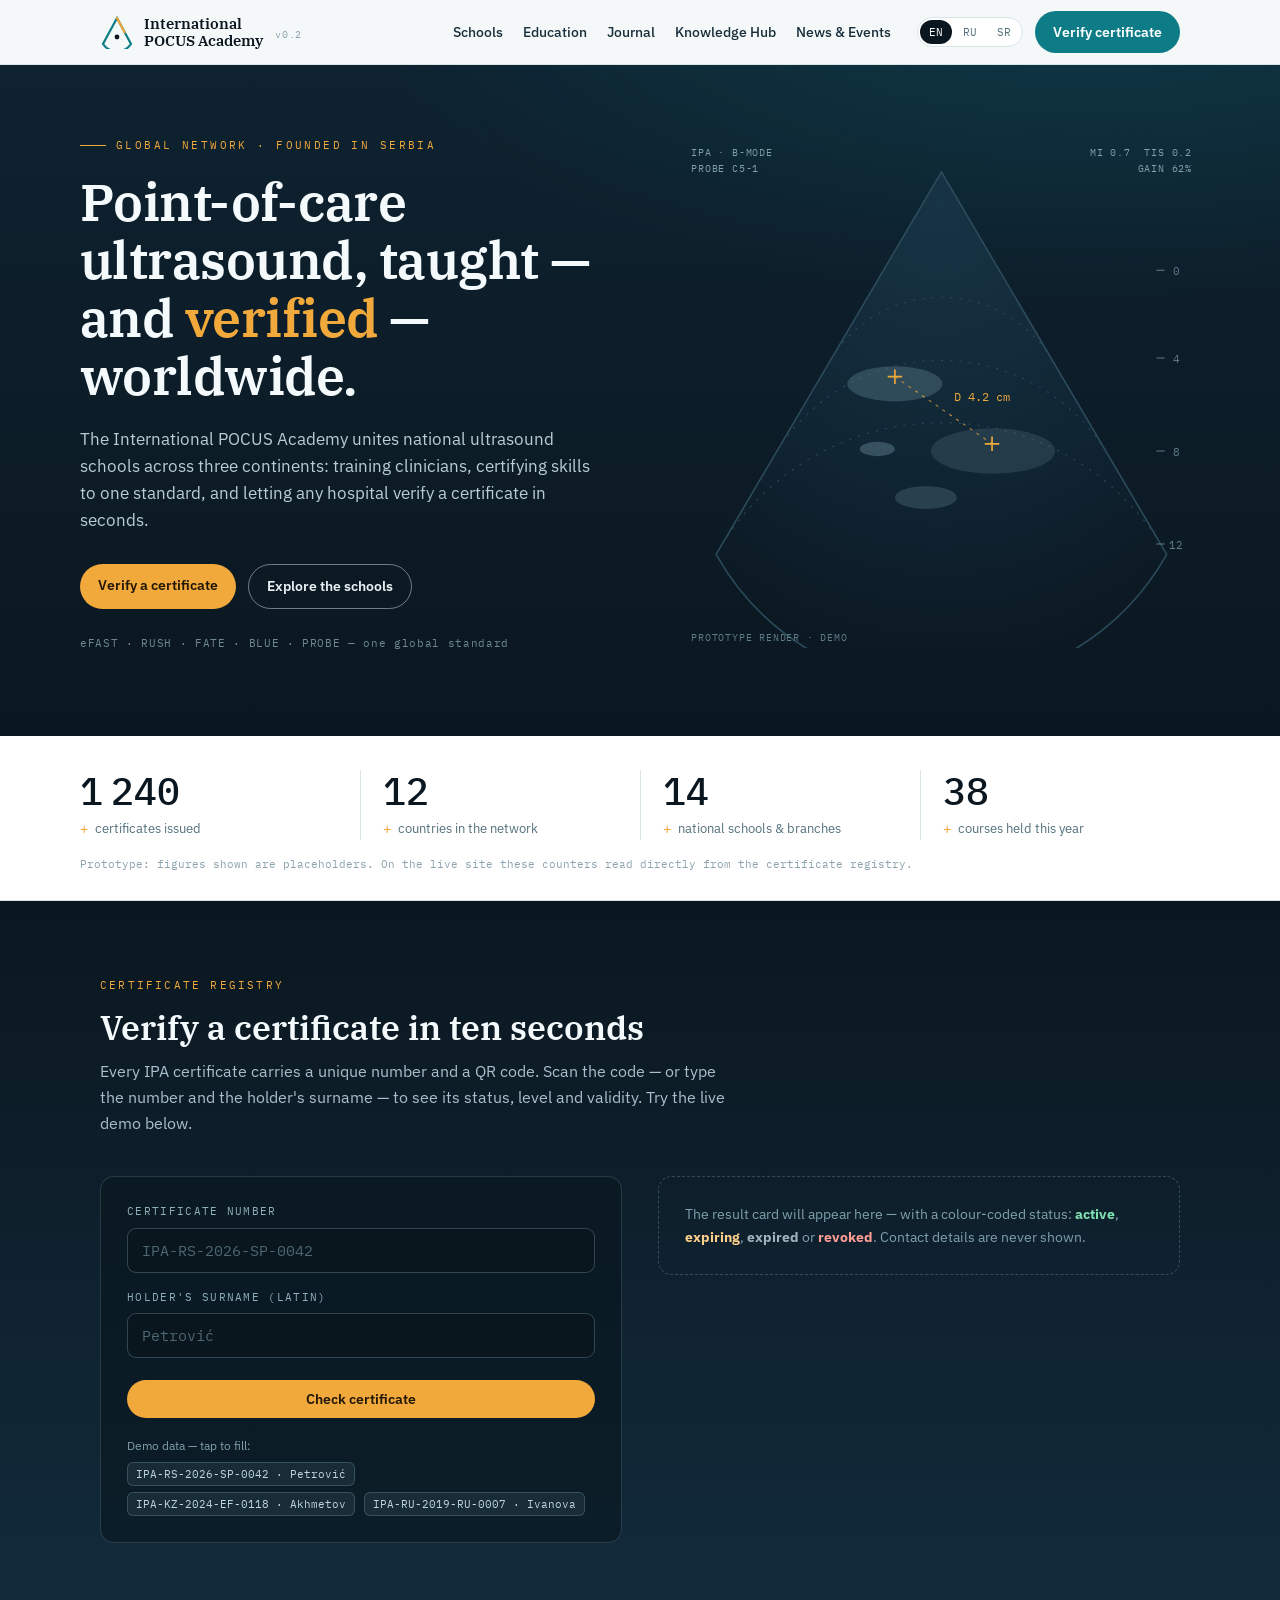
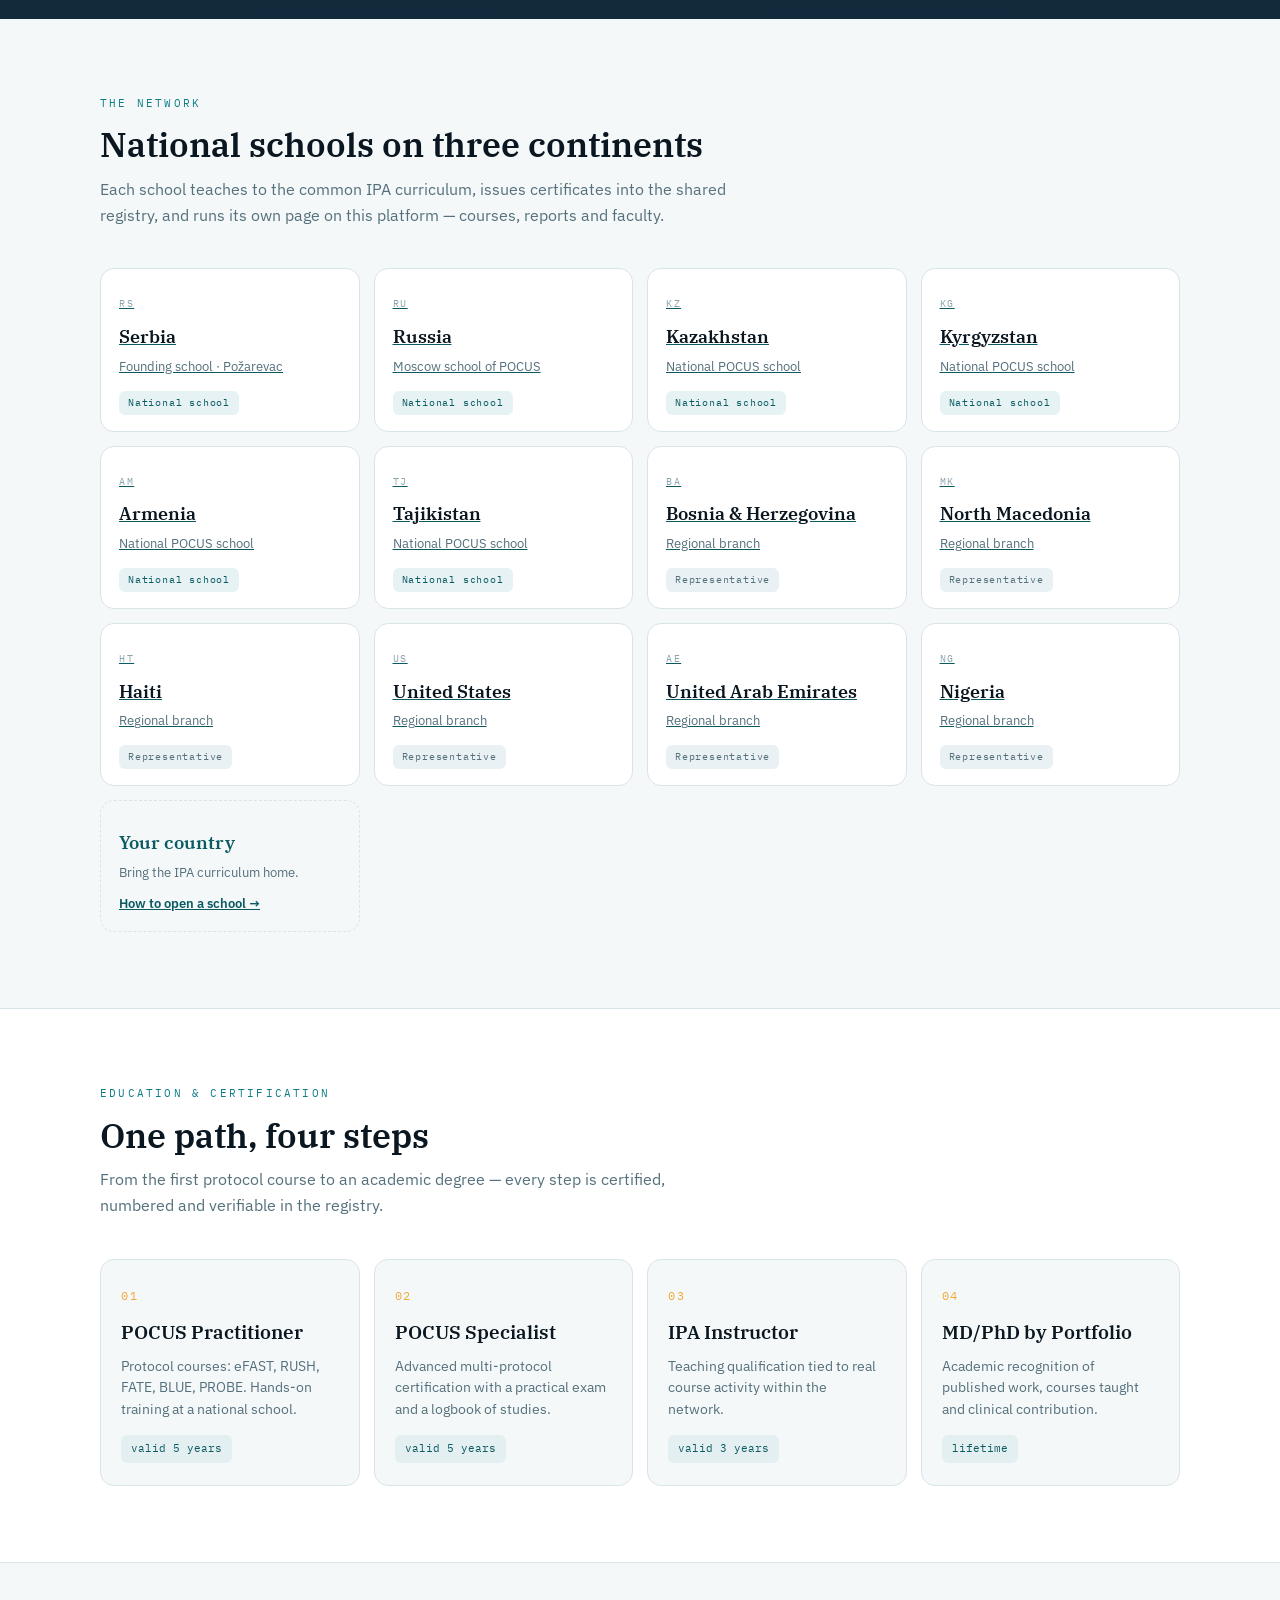
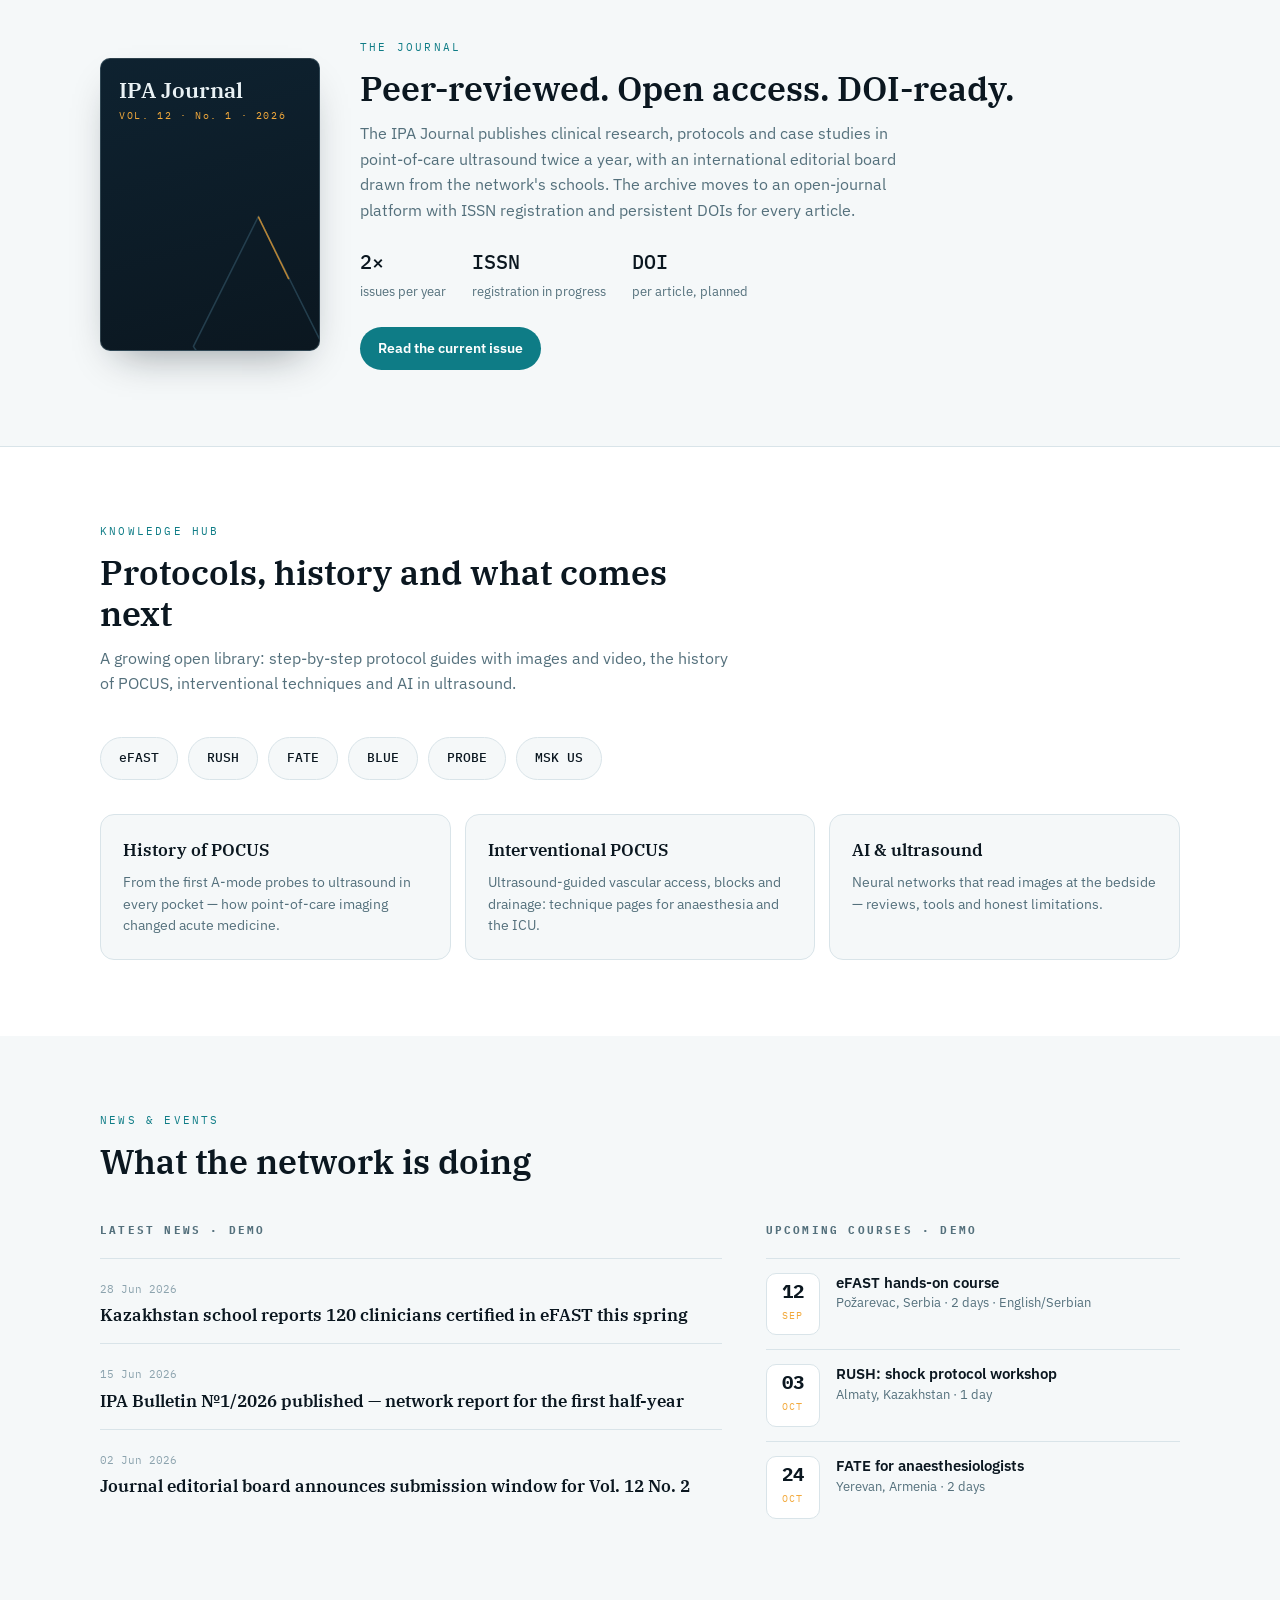
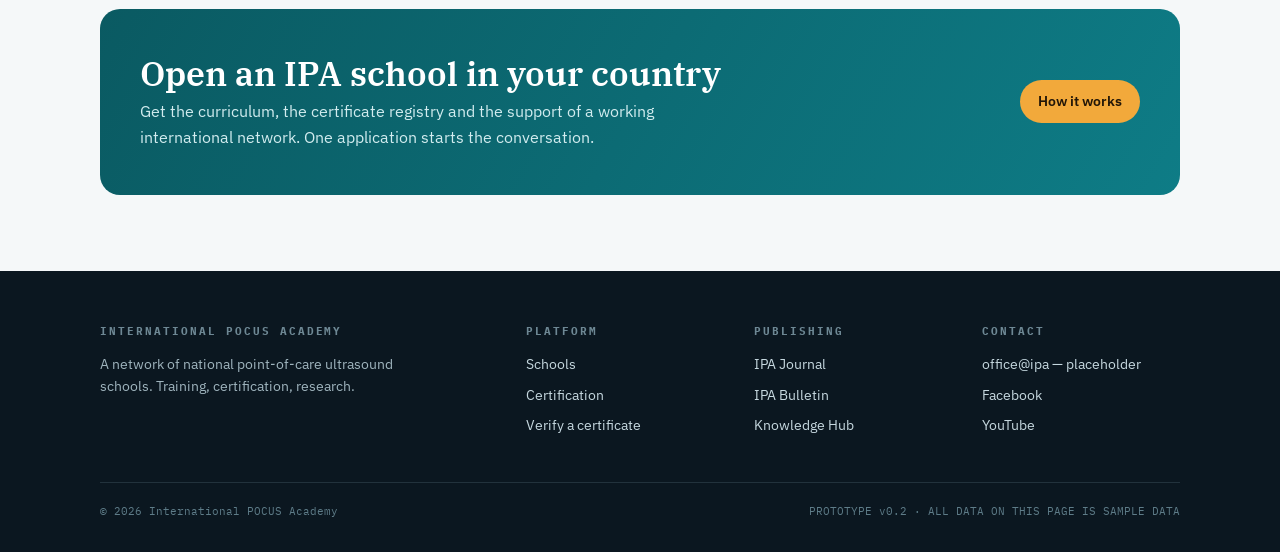
==== index.html @ 7b922832 "Add files via upload" ====
<!DOCTYPE html>
<html lang="en">
<head>
<meta charset="UTF-8">
<meta name="viewport" content="width=device-width, initial-scale=1.0">
<title>International POCUS Academy — Prototype v0.2</title>
<meta name="description" content="The global network of point-of-care ultrasound schools. Training, certification and instant certificate verification.">
<style>
@import url('https://fonts.googleapis.com/css2?family=IBM+Plex+Serif:wght@500;600;700&family=IBM+Plex+Sans:ital,wght@0,400;0,500;0,600;1,400&family=IBM+Plex+Mono:wght@400;500&display=swap');

:root{
  --ink:#0B1720;
  --panel:#0E2230;
  --panel-2:#122B3C;
  --paper:#F5F8F9;
  --card:#FFFFFF;
  --line:#D9E4E9;
  --echo:#E9F1F4;
  --teal:#0E7C86;
  --teal-deep:#0A5A62;
  --pulse:#F2A93B;
  --ok:#2E9E6B;
  --warn:#DE9A26;
  --bad:#C4453B;
  --gray:#8CA3AE;
  --text:#182E3A;
  --muted:#54707C;
  --radius:14px;
  --maxw:1120px;
}

*{margin:0;padding:0;box-sizing:border-box}
html{scroll-behavior:smooth}
@media (prefers-reduced-motion:reduce){
  html{scroll-behavior:auto}
  *,*::before,*::after{animation-duration:.01ms !important;animation-iteration-count:1 !important;transition-duration:.01ms !important}
}
body{
  font-family:'IBM Plex Sans',system-ui,-apple-system,sans-serif;
  color:var(--text);
  background:var(--paper);
  line-height:1.6;
  font-size:16px;
}
img,svg{display:block;max-width:100%}
a{color:var(--teal-deep)}
:focus-visible{outline:3px solid var(--pulse);outline-offset:2px;border-radius:4px}

.wrap{max-width:var(--maxw);margin:0 auto;padding:0 20px}
.mono{font-family:'IBM Plex Mono',ui-monospace,monospace}

/* ---------- header ---------- */
.top{
  position:sticky;top:0;z-index:50;
  background:rgba(245,248,249,.92);
  backdrop-filter:blur(8px);
  border-bottom:1px solid var(--line);
}
.top-in{display:flex;align-items:center;gap:18px;height:64px}
.brand{display:flex;align-items:center;gap:10px;text-decoration:none;color:var(--ink)}
.brand-mark{width:34px;height:34px;flex:0 0 auto}
.brand-name{font-family:'IBM Plex Serif',serif;font-weight:600;font-size:15px;line-height:1.15}
.brand-name small{display:block;font-family:'IBM Plex Mono',monospace;font-weight:400;font-size:10px;letter-spacing:.14em;color:var(--muted);text-transform:uppercase}
.ver{font-size:10px;color:var(--gray);letter-spacing:.08em;margin-left:2px;align-self:flex-start;padding-top:12px}

nav.main{margin-left:auto;display:flex;gap:20px}
nav.main a{color:var(--text);text-decoration:none;font-size:14px;font-weight:500}
nav.main a:hover{color:var(--teal-deep)}

.top-actions{display:flex;align-items:center;gap:12px;margin-left:8px}
.btn{
  display:inline-block;border:0;cursor:pointer;text-decoration:none;text-align:center;
  font-family:'IBM Plex Sans',sans-serif;font-weight:600;font-size:14px;
  padding:10px 18px;border-radius:999px;transition:background .15s,color .15s,border-color .15s;
}
.btn-teal{background:var(--teal);color:#fff}
.btn-teal:hover{background:var(--teal-deep)}
.btn-pulse{background:var(--pulse);color:#231708}
.btn-pulse:hover{background:#E39A28}
.btn-ghost{background:transparent;color:#E9F1F4;border:1px solid rgba(233,241,244,.45)}
.btn-ghost:hover{border-color:#E9F1F4}

.lang{display:flex;gap:2px;border:1px solid var(--line);border-radius:999px;padding:2px;background:#fff}
.lang button{border:0;background:transparent;font-family:'IBM Plex Mono',monospace;font-size:11px;padding:5px 9px;border-radius:999px;color:var(--muted);cursor:pointer}
.lang button[aria-pressed="true"]{background:var(--ink);color:#fff}

.burger{display:none;margin-left:auto;border:1px solid var(--line);background:#fff;border-radius:8px;padding:8px 10px;cursor:pointer}
.burger span{display:block;width:18px;height:2px;background:var(--ink);margin:3px 0}

/* ---------- hero ---------- */
.hero{
  background:
    radial-gradient(1200px 500px at 85% -10%, rgba(14,124,134,.25), transparent 60%),
    linear-gradient(180deg, var(--panel) 0%, var(--ink) 100%);
  color:#EAF2F5;
  overflow:hidden;
  position:relative;
}
.hero-in{
  display:grid;grid-template-columns:1.05fr .95fr;gap:32px;align-items:center;
  padding:72px 0 84px;position:relative;
}
.eyebrow{
  font-family:'IBM Plex Mono',monospace;font-size:11px;letter-spacing:.22em;text-transform:uppercase;
  color:var(--pulse);margin-bottom:18px;display:flex;align-items:center;gap:10px;
}
.eyebrow::before{content:"";width:26px;height:1px;background:var(--pulse)}
h1{
  font-family:'IBM Plex Serif',serif;font-weight:600;
  font-size:clamp(30px,4.6vw,52px);line-height:1.12;letter-spacing:-.01em;
  margin-bottom:20px;color:#F4FAFC;
}
h1 em{font-style:normal;color:var(--pulse)}
.hero p.lead{font-size:17px;color:#B9CDD6;max-width:52ch;margin-bottom:30px}
.hero-cta{display:flex;gap:12px;flex-wrap:wrap}
.hero-note{margin-top:26px;font-family:'IBM Plex Mono',monospace;font-size:11px;color:#6E8894;letter-spacing:.06em}

/* --- ultrasound sector --- */
.scan{position:relative;aspect-ratio:1/0.98;min-height:300px}
.scan svg{width:100%;height:100%}
.sweep-group{transform-origin:250px 30px;animation:sweep 7s ease-in-out infinite alternate}
@keyframes sweep{from{transform:rotate(-30deg)}to{transform:rotate(30deg)}}
.scan .hud{
  position:absolute;font-family:'IBM Plex Mono',monospace;font-size:10px;color:#7FA0AC;letter-spacing:.08em;
}
.hud.tl{top:4px;left:8px}
.hud.tr{top:4px;right:8px;text-align:right}
.hud.bl{bottom:2px;left:8px;color:#5E7C88}

/* ---------- readouts ---------- */
.readouts{border-bottom:1px solid var(--line);background:var(--card)}
.readouts-in{display:grid;grid-template-columns:repeat(4,1fr);gap:0;padding:34px 0 26px}
.ro{padding:0 22px;border-left:1px solid var(--line)}
.ro:first-child{border-left:0;padding-left:0}
.ro b{font-family:'IBM Plex Mono',monospace;font-weight:500;font-size:clamp(26px,3.4vw,38px);color:var(--ink);display:block;line-height:1.1}
.ro span{font-size:13px;color:var(--muted);display:flex;align-items:center;gap:7px;margin-top:6px}
.ro span::before{content:"+";font-family:'IBM Plex Mono',monospace;color:var(--pulse);font-size:14px}
.ro-note{grid-column:1/-1;font-size:11px;color:var(--gray);padding-top:16px}

/* ---------- sections ---------- */
section{padding:76px 0}
.sec-head{max-width:640px;margin-bottom:40px}
.kicker{font-family:'IBM Plex Mono',monospace;font-size:11px;letter-spacing:.2em;text-transform:uppercase;color:var(--teal);margin-bottom:12px}
h2{font-family:'IBM Plex Serif',serif;font-weight:600;font-size:clamp(24px,3.2vw,34px);line-height:1.2;color:var(--ink);margin-bottom:12px}
.sec-head p{color:var(--muted)}

/* ---------- verify ---------- */
#verify{background:linear-gradient(180deg,var(--ink),var(--panel-2));color:#E5EFF3}
#verify .kicker{color:var(--pulse)}
#verify h2{color:#F4FAFC}
#verify .sec-head p{color:#A9C0CA}
.verify-grid{display:grid;grid-template-columns:1fr 1fr;gap:36px;align-items:start}
.vform{
  background:rgba(9,20,28,.55);border:1px solid rgba(127,160,172,.25);border-radius:var(--radius);
  padding:26px;
}
.vform label{display:block;font-family:'IBM Plex Mono',monospace;font-size:11px;letter-spacing:.12em;text-transform:uppercase;color:#8FB0BC;margin:16px 0 7px}
.vform label:first-of-type{margin-top:0}
.vform input{
  width:100%;background:#0A161E;border:1px solid rgba(127,160,172,.35);border-radius:9px;
  color:#EAF4F8;font-family:'IBM Plex Mono',monospace;font-size:15px;padding:12px 14px;
}
.vform input::placeholder{color:#4E6873}
.vform input:focus{border-color:var(--teal);outline:none}
.vform .btn{width:100%;margin-top:22px}
.demo-chips{margin-top:18px;font-size:12px;color:#7FA0AC}
.demo-chips button{
  font-family:'IBM Plex Mono',monospace;font-size:11px;color:#BFD6DE;background:rgba(127,160,172,.12);
  border:1px solid rgba(127,160,172,.3);border-radius:6px;padding:4px 8px;margin:6px 6px 0 0;cursor:pointer;
}
.demo-chips button:hover{border-color:var(--pulse);color:var(--pulse)}

.vresult{min-height:280px}
.vcard{
  background:#0A161E;border:1px solid rgba(127,160,172,.3);border-radius:var(--radius);
  padding:26px;display:none;
}
.vcard.show{display:block;animation:pop .25s ease}
@keyframes pop{from{opacity:0;transform:translateY(8px)}to{opacity:1;transform:none}}
.badge{display:inline-flex;align-items:center;gap:9px;font-family:'IBM Plex Mono',monospace;font-size:12px;letter-spacing:.1em;text-transform:uppercase;padding:7px 14px;border-radius:999px;border:1px solid}
.badge i{width:9px;height:9px;border-radius:50%;display:inline-block}
.badge.ok{color:#7FE0B0;border-color:#2E9E6B}.badge.ok i{background:#2E9E6B;box-shadow:0 0 10px #2E9E6B}
.badge.warn{color:#FFD08A;border-color:#DE9A26}.badge.warn i{background:#DE9A26;box-shadow:0 0 10px #DE9A26}
.badge.off{color:#9FB4BD;border-color:#5E7C88}.badge.off i{background:#5E7C88}
.badge.bad{color:#FF9C93;border-color:#C4453B}.badge.bad i{background:#C4453B;box-shadow:0 0 10px #C4453B}
.vcard h3{font-family:'IBM Plex Serif',serif;font-size:24px;color:#F4FAFC;margin:18px 0 4px}
.vcard .vtype{color:#A9C0CA;font-size:14px;margin-bottom:18px}
.vrows{border-top:1px solid rgba(127,160,172,.22)}
.vrow{display:flex;justify-content:space-between;gap:14px;padding:10px 0;border-bottom:1px solid rgba(127,160,172,.14);font-size:13px}
.vrow b{font-weight:500;color:#D7E6EC}
.vrow span{color:#8FB0BC;font-family:'IBM Plex Mono',monospace;font-size:12px;text-align:right}
.vempty{
  border:1px dashed rgba(127,160,172,.35);border-radius:var(--radius);padding:26px;color:#7FA0AC;font-size:14px;
}
.vfail{display:none;border:1px solid rgba(196,69,59,.5);background:rgba(196,69,59,.08);border-radius:var(--radius);padding:22px;color:#F1B7B1;font-size:14px}
.vfail.show{display:block;animation:pop .25s ease}

/* ---------- network ---------- */
.grid-schools{display:grid;grid-template-columns:repeat(4,1fr);gap:14px}
.school{
  background:var(--card);border:1px solid var(--line);border-radius:var(--radius);padding:20px 18px 16px;
  transition:border-color .15s, transform .15s;
}
.school:hover{border-color:var(--teal);transform:translateY(-2px)}
.school .cc{font-family:'IBM Plex Mono',monospace;font-size:10px;letter-spacing:.16em;color:var(--gray)}
.school h3{font-family:'IBM Plex Serif',serif;font-size:18px;color:var(--ink);margin:8px 0 4px;font-weight:600}
.school p{font-size:12.5px;color:var(--muted);margin-bottom:12px}
.tag{display:inline-block;font-family:'IBM Plex Mono',monospace;font-size:10px;letter-spacing:.08em;padding:4px 9px;border-radius:6px}
.tag.nat{background:rgba(14,124,134,.1);color:var(--teal-deep)}
.tag.rep{background:var(--echo);color:var(--muted)}
.school.join{border-style:dashed;background:transparent;display:flex;flex-direction:column;justify-content:center}
.school.join h3{color:var(--teal-deep)}
.school.join a{font-size:13px;font-weight:600}

/* ---------- ladder ---------- */
#education{background:var(--card);border-top:1px solid var(--line);border-bottom:1px solid var(--line)}
.ladder{display:grid;grid-template-columns:repeat(4,1fr);gap:14px;counter-reset:step}
.step{position:relative;background:var(--paper);border:1px solid var(--line);border-radius:var(--radius);padding:22px 20px}
.step::before{
  counter-increment:step;content:"0" counter(step);
  font-family:'IBM Plex Mono',monospace;font-size:12px;color:var(--pulse);letter-spacing:.14em;
}
.step h3{font-family:'IBM Plex Serif',serif;font-size:19px;color:var(--ink);margin:10px 0 8px;font-weight:600}
.step p{font-size:13.5px;color:var(--muted);margin-bottom:14px}
.validity{font-family:'IBM Plex Mono',monospace;font-size:11px;color:var(--teal-deep);background:rgba(14,124,134,.08);padding:5px 10px;border-radius:6px;display:inline-block}

/* ---------- journal ---------- */
.journal-grid{display:grid;grid-template-columns:220px 1fr;gap:40px;align-items:center}
.cover{
  aspect-ratio:3/4;border-radius:10px;position:relative;overflow:hidden;
  background:linear-gradient(165deg,var(--panel) 0%,var(--ink) 100%);
  border:1px solid rgba(127,160,172,.3);box-shadow:0 18px 40px -18px rgba(11,23,32,.45);
  padding:18px;display:flex;flex-direction:column;color:#EAF2F5;
}
.cover .jt{font-family:'IBM Plex Serif',serif;font-size:22px;font-weight:600;line-height:1.15}
.cover .jm{font-family:'IBM Plex Mono',monospace;font-size:10px;color:var(--pulse);letter-spacing:.16em;margin-top:6px}
.cover svg{position:absolute;bottom:-12px;right:-16px;width:70%;opacity:.75}
.jfacts{display:flex;gap:26px;flex-wrap:wrap;margin-top:22px}
.jfact b{font-family:'IBM Plex Mono',monospace;font-size:20px;font-weight:500;color:var(--ink);display:block}
.jfact span{font-size:12.5px;color:var(--muted)}

/* ---------- knowledge ---------- */
#knowledge{background:var(--card);border-top:1px solid var(--line)}
.protocols{display:flex;gap:10px;flex-wrap:wrap;margin-bottom:34px}
.proto{
  font-family:'IBM Plex Mono',monospace;font-size:13px;font-weight:500;color:var(--ink);
  background:var(--paper);border:1px solid var(--line);border-radius:999px;padding:10px 18px;text-decoration:none;
}
.proto:hover{border-color:var(--pulse);color:var(--teal-deep)}
.topics{display:grid;grid-template-columns:repeat(3,1fr);gap:14px}
.topic{background:var(--paper);border:1px solid var(--line);border-radius:var(--radius);padding:22px}
.topic h3{font-family:'IBM Plex Serif',serif;font-size:17px;font-weight:600;color:var(--ink);margin-bottom:8px}
.topic p{font-size:13.5px;color:var(--muted)}

/* ---------- news ---------- */
.ne-grid{display:grid;grid-template-columns:1.2fr .8fr;gap:44px}
.ne h3{font-family:'IBM Plex Mono',monospace;font-size:11px;letter-spacing:.2em;text-transform:uppercase;color:var(--muted);margin-bottom:18px}
.news-item{padding:16px 0;border-top:1px solid var(--line)}
.news-item time{font-family:'IBM Plex Mono',monospace;font-size:11px;color:var(--gray)}
.news-item a{display:block;font-family:'IBM Plex Serif',serif;font-size:17px;font-weight:600;color:var(--ink);text-decoration:none;margin-top:4px;line-height:1.35}
.news-item a:hover{color:var(--teal-deep)}
.ev{display:flex;gap:16px;padding:14px 0;border-top:1px solid var(--line)}
.ev .d{flex:0 0 54px;text-align:center;background:var(--card);border:1px solid var(--line);border-radius:10px;padding:8px 4px}
.ev .d b{font-family:'IBM Plex Mono',monospace;font-size:19px;color:var(--ink);display:block;line-height:1}
.ev .d span{font-family:'IBM Plex Mono',monospace;font-size:10px;color:var(--pulse);text-transform:uppercase;letter-spacing:.1em}
.ev h4{font-size:14.5px;font-weight:600;color:var(--ink);line-height:1.35}
.ev p{font-size:12.5px;color:var(--muted)}

/* ---------- cta band ---------- */
.band{background:linear-gradient(120deg,var(--teal-deep),var(--teal));color:#fff;border-radius:20px;padding:44px 40px;display:flex;align-items:center;gap:30px;justify-content:space-between;flex-wrap:wrap}
.band h2{color:#fff;margin-bottom:6px}
.band p{color:#D2ECEF;max-width:52ch}

/* ---------- footer ---------- */
footer{background:var(--ink);color:#9FB4BD;padding:52px 0 32px;font-size:13.5px}
.foot-grid{display:grid;grid-template-columns:2fr 1fr 1fr 1fr;gap:30px;margin-bottom:36px}
footer h4{font-family:'IBM Plex Mono',monospace;font-size:11px;letter-spacing:.18em;text-transform:uppercase;color:#6E8894;margin-bottom:14px}
footer a{color:#C6D8DF;text-decoration:none;display:block;margin-bottom:9px}
footer a:hover{color:var(--pulse)}
.foot-note{border-top:1px solid rgba(127,160,172,.2);padding-top:20px;font-family:'IBM Plex Mono',monospace;font-size:11px;color:#5E7C88;display:flex;justify-content:space-between;gap:14px;flex-wrap:wrap}

/* ---------- responsive ---------- */
@media (max-width:960px){
  nav.main{display:none;position:absolute;top:64px;left:0;right:0;background:var(--card);border-bottom:1px solid var(--line);flex-direction:column;gap:0;padding:10px 20px}
  nav.main.open{display:flex}
  nav.main a{padding:12px 0;border-bottom:1px solid var(--echo)}
  .burger{display:block}
  .hero-in{grid-template-columns:1fr;padding:52px 0 60px}
  .scan{max-width:440px;margin:0 auto;min-height:260px}
  .readouts-in{grid-template-columns:1fr 1fr;gap:22px}
  .ro{border-left:0;padding:0}
  .verify-grid,.journal-grid,.ne-grid{grid-template-columns:1fr}
  .grid-schools{grid-template-columns:1fr 1fr}
  .ladder{grid-template-columns:1fr 1fr}
  .topics{grid-template-columns:1fr}
  .foot-grid{grid-template-columns:1fr 1fr}
  .journal-grid .cover{max-width:220px}
}
@media (max-width:520px){
  .grid-schools,.ladder{grid-template-columns:1fr}
  section{padding:56px 0}
}
</style>
</head>
<body>

<!-- ======= HEADER ======= -->
<header class="top">
  <div class="wrap top-in">
    <a class="brand" href="#top" aria-label="International POCUS Academy — home">
      <svg class="brand-mark" viewBox="0 0 34 34" aria-hidden="true">
        <path d="M17 3 L31 29 A17 17 0 0 1 3 29 Z" fill="none" stroke="#0E7C86" stroke-width="2.2"/>
        <path d="M17 3 L24.6 17.2" stroke="#F2A93B" stroke-width="2.2" stroke-linecap="round"/>
        <circle cx="17" cy="22" r="2.4" fill="#0B1720"/>
      </svg>
      <span class="brand-name">International<br>POCUS Academy</span>
      <span class="ver mono">v0.2</span>
    </a>

    <button class="burger" aria-label="Menu" aria-expanded="false" onclick="toggleNav(this)">
      <span></span><span></span><span></span>
    </button>

    <nav class="main" id="mainNav" aria-label="Main">
      <a href="#network" data-i="nav_schools">Schools</a>
      <a href="#education" data-i="nav_edu">Education</a>
      <a href="#journal" data-i="nav_journal">Journal</a>
      <a href="#knowledge" data-i="nav_kh">Knowledge Hub</a>
      <a href="#news" data-i="nav_news">News &amp; Events</a>
    </nav>

    <div class="top-actions">
      <div class="lang" role="group" aria-label="Language">
        <button data-lang="en" aria-pressed="true" onclick="setLang('en')">EN</button>
        <button data-lang="ru" aria-pressed="false" onclick="setLang('ru')">RU</button>
        <button data-lang="sr" aria-pressed="false" onclick="setLang('sr')">SR</button>
      </div>
      <a class="btn btn-teal" href="#verify" data-i="btn_verify_top">Verify certificate</a>
    </div>
  </div>
</header>

<!-- ======= HERO ======= -->
<section class="hero" id="top" style="padding:0">
  <div class="wrap hero-in">
    <div>
      <div class="eyebrow" data-i="hero_eyebrow">Global network · founded in Serbia</div>
      <h1 data-i="hero_h1">Point-of-care ultrasound, taught — and <em>verified</em> — worldwide.</h1>
      <p class="lead" data-i="hero_lead">The International POCUS Academy unites national ultrasound schools across three continents: training clinicians, certifying skills to one standard, and letting any hospital verify a certificate in seconds.</p>
      <div class="hero-cta">
        <a class="btn btn-pulse" href="#verify" data-i="hero_cta1">Verify a certificate</a>
        <a class="btn btn-ghost" href="#network" data-i="hero_cta2">Explore the schools</a>
      </div>
      <div class="hero-note" data-i="hero_note">eFAST · RUSH · FATE · BLUE · PROBE — one global standard</div>
    </div>

    <!-- ultrasound sector scan -->
    <div class="scan" role="img" aria-label="Stylised ultrasound sector scan">
      <div class="hud tl">IPA&nbsp;· B-MODE<br>PROBE&nbsp;C5-1</div>
      <div class="hud tr">MI&nbsp;0.7&nbsp;&nbsp;TIS&nbsp;0.2<br>GAIN&nbsp;62%</div>
      <div class="hud bl">PROTOTYPE&nbsp;RENDER&nbsp;·&nbsp;DEMO</div>
      <svg viewBox="0 0 500 490" aria-hidden="true">
        <defs>
          <radialGradient id="fade" cx="50%" cy="6%" r="95%">
            <stop offset="0%" stop-color="#173444"/>
            <stop offset="55%" stop-color="#102534"/>
            <stop offset="100%" stop-color="#0B1720"/>
          </radialGradient>
          <linearGradient id="beam" x1="0" y1="0" x2="0" y2="1">
            <stop offset="0%" stop-color="#F2A93B" stop-opacity=".85"/>
            <stop offset="100%" stop-color="#F2A93B" stop-opacity="0"/>
          </linearGradient>
        </defs>

        <path d="M250 30 L468 400 A250 250 0 0 1 32 400 Z" fill="url(#fade)" stroke="#2C4B5C" stroke-width="1.5"/>

        <g fill="none" stroke="#2C4B5C" stroke-width="1" stroke-dasharray="2 7">
          <path d="M144 210 A125 125 0 0 1 356 210"/>
          <path d="M91 300 A188 188 0 0 1 409 300"/>
          <path d="M38 390 A250 250 0 0 1 462 390"/>
        </g>

        <g fill="#7FA0AC">
          <ellipse cx="205" cy="235" rx="46" ry="17" opacity=".28"/>
          <ellipse cx="300" cy="300" rx="60" ry="22" opacity=".18"/>
          <ellipse cx="235" cy="345" rx="30" ry="11" opacity=".24"/>
          <ellipse cx="188" cy="298" rx="17" ry="7" opacity=".35"/>
        </g>

        <g class="sweep-group">
          <path d="M250 30 L250 455" stroke="url(#beam)" stroke-width="3"/>
        </g>

        <g stroke="#F2A93B" stroke-width="1.6">
          <path d="M198 228 h14 M205 221 v14"/>
          <path d="M292 293 h14 M299 286 v14"/>
        </g>
        <path d="M205 228 L299 293" stroke="#F2A93B" stroke-width="1" stroke-dasharray="3 5" opacity=".8"/>
        <text x="262" y="252" font-family="IBM Plex Mono, monospace" font-size="12" fill="#F2A93B">D&nbsp;4.2&nbsp;cm</text>

        <g font-family="IBM Plex Mono, monospace" font-size="11" fill="#5E7C88">
          <text x="474" y="130">0</text>
          <text x="474" y="215">4</text>
          <text x="474" y="305">8</text>
          <text x="470" y="395">12</text>
        </g>
        <g stroke="#5E7C88" stroke-width="1">
          <path d="M466 125 h-8 M466 210 h-8 M466 300 h-8 M466 390 h-8"/>
        </g>
      </svg>
    </div>
  </div>
</section>

<!-- ======= READOUTS ======= -->
<div class="readouts">
  <div class="wrap readouts-in">
    <div class="ro"><b class="count" data-to="1240">0</b><span data-i="ro1">certificates issued</span></div>
    <div class="ro"><b class="count" data-to="12">0</b><span data-i="ro2">countries in the network</span></div>
    <div class="ro"><b class="count" data-to="14">0</b><span data-i="ro3">national schools &amp; branches</span></div>
    <div class="ro"><b class="count" data-to="38">0</b><span data-i="ro4">courses held this year</span></div>
    <div class="ro-note mono" data-i="ro_note">Prototype: figures shown are placeholders. On the live site these counters read directly from the certificate registry.</div>
  </div>
</div>

<!-- ======= VERIFY ======= -->
<section id="verify">
  <div class="wrap">
    <div class="sec-head">
      <div class="kicker" data-i="v_kick">Certificate registry</div>
      <h2 data-i="v_h2">Verify a certificate in ten seconds</h2>
      <p data-i="v_p">Every IPA certificate carries a unique number and a QR code. Scan the code — or type the number and the holder's surname — to see its status, level and validity. Try the live demo below.</p>
    </div>

    <div class="verify-grid">
      <form class="vform" onsubmit="return doVerify(event)">
        <label for="vnum" data-i="v_l1">Certificate number</label>
        <input id="vnum" class="mono" placeholder="IPA-RS-2026-SP-0042" autocomplete="off">
        <label for="vsur" data-i="v_l2">Holder's surname (Latin)</label>
        <input id="vsur" placeholder="Petrović" autocomplete="off">
        <button class="btn btn-pulse" type="submit" data-i="v_btn">Check certificate</button>
        <div class="demo-chips">
          <span data-i="v_demo">Demo data — tap to fill:</span>
          <br>
          <button type="button" onclick="fillDemo(0)">IPA-RS-2026-SP-0042 · Petrović</button>
          <button type="button" onclick="fillDemo(1)">IPA-KZ-2024-EF-0118 · Akhmetov</button>
          <button type="button" onclick="fillDemo(2)">IPA-RU-2019-RU-0007 · Ivanova</button>
        </div>
      </form>

      <div class="vresult" aria-live="polite">
        <div class="vempty" id="vEmpty" data-i="v_empty">
          The result card will appear here — with a colour-coded status: <b style="color:#7FE0B0">active</b>, <b style="color:#FFD08A">expiring</b>, <b style="color:#9FB4BD">expired</b> or <b style="color:#FF9C93">revoked</b>. Contact details are never shown.
        </div>
        <div class="vfail" id="vFail" data-i="v_fail">
          <b>Certificate not found.</b> Check the number and surname, or contact the issuing school.
        </div>
        <article class="vcard" id="vCard">
          <span class="badge" id="cBadge"><i></i><span id="cStatus"></span></span>
          <h3 id="cName"></h3>
          <div class="vtype" id="cType"></div>
          <div class="vrows">
            <div class="vrow"><b data-i="v_r1">Certificate no.</b><span id="cNum"></span></div>
            <div class="vrow"><b data-i="v_r2">Issued by</b><span id="cSchool"></span></div>
            <div class="vrow"><b data-i="v_r3">Issued</b><span id="cIssued"></span></div>
            <div class="vrow"><b data-i="v_r4">Valid until</b><span id="cValid"></span></div>
          </div>
        </article>
      </div>
    </div>
  </div>
</section>

<!-- ======= NETWORK ======= -->
<section id="network">
  <div class="wrap">
    <div class="sec-head">
      <div class="kicker" data-i="net_kick">The network</div>
      <h2 data-i="net_h2">National schools on three continents</h2>
      <p data-i="net_p">Each school teaches to the common IPA curriculum, issues certificates into the shared registry, and runs its own page on this platform — courses, reports and faculty.</p>
    </div>
    <div class="grid-schools">
      <a class="school" href="#"><span class="cc mono">RS</span><h3 data-i="c_rs">Serbia</h3><p data-i="c_rs_d">Founding school · Požarevac</p><span class="tag nat" data-i="tag_nat">National school</span></a>
      <a class="school" href="#"><span class="cc mono">RU</span><h3 data-i="c_ru">Russia</h3><p data-i="c_ru_d">Moscow school of POCUS</p><span class="tag nat" data-i="tag_nat">National school</span></a>
      <a class="school" href="#"><span class="cc mono">KZ</span><h3 data-i="c_kz">Kazakhstan</h3><p data-i="c_nat_d">National POCUS school</p><span class="tag nat" data-i="tag_nat">National school</span></a>
      <a class="school" href="#"><span class="cc mono">KG</span><h3 data-i="c_kg">Kyrgyzstan</h3><p data-i="c_nat_d">National POCUS school</p><span class="tag nat" data-i="tag_nat">National school</span></a>
      <a class="school" href="#"><span class="cc mono">AM</span><h3 data-i="c_am">Armenia</h3><p data-i="c_nat_d">National POCUS school</p><span class="tag nat" data-i="tag_nat">National school</span></a>
      <a class="school" href="#"><span class="cc mono">TJ</span><h3 data-i="c_tj">Tajikistan</h3><p data-i="c_nat_d">National POCUS school</p><span class="tag nat" data-i="tag_nat">National school</span></a>
      <a class="school" href="#"><span class="cc mono">BA</span><h3 data-i="c_ba">Bosnia &amp; Herzegovina</h3><p data-i="c_rep_d">Regional branch</p><span class="tag rep" data-i="tag_rep">Representative</span></a>
      <a class="school" href="#"><span class="cc mono">MK</span><h3 data-i="c_mk">North Macedonia</h3><p data-i="c_rep_d">Regional branch</p><span class="tag rep" data-i="tag_rep">Representative</span></a>
      <a class="school" href="#"><span class="cc mono">HT</span><h3 data-i="c_ht">Haiti</h3><p data-i="c_rep_d">Regional branch</p><span class="tag rep" data-i="tag_rep">Representative</span></a>
      <a class="school" href="#"><span class="cc mono">US</span><h3 data-i="c_us">United States</h3><p data-i="c_rep_d">Regional branch</p><span class="tag rep" data-i="tag_rep">Representative</span></a>
      <a class="school" href="#"><span class="cc mono">AE</span><h3 data-i="c_ae">United Arab Emirates</h3><p data-i="c_rep_d">Regional branch</p><span class="tag rep" data-i="tag_rep">Representative</span></a>
      <a class="school" href="#"><span class="cc mono">NG</span><h3 data-i="c_ng">Nigeria</h3><p data-i="c_rep_d">Regional branch</p><span class="tag rep" data-i="tag_rep">Representative</span></a>
      <div class="school join">
        <h3 data-i="join_n">Your country</h3>
        <p data-i="join_d">Bring the IPA curriculum home.</p>
        <a href="#open" data-i="join_a">How to open a school →</a>
      </div>
    </div>
  </div>
</section>

<!-- ======= EDUCATION ======= -->
<section id="education">
  <div class="wrap">
    <div class="sec-head">
      <div class="kicker" data-i="edu_kick">Education &amp; certification</div>
      <h2 data-i="edu_h2">One path, four steps</h2>
      <p data-i="edu_p">From the first protocol course to an academic degree — every step is certified, numbered and verifiable in the registry.</p>
    </div>
    <div class="ladder">
      <div class="step">
        <h3>POCUS Practitioner</h3>
        <p data-i="s1_d">Protocol courses: eFAST, RUSH, FATE, BLUE, PROBE. Hands-on training at a national school.</p>
        <span class="validity" data-i="val5">valid 5 years</span>
      </div>
      <div class="step">
        <h3>POCUS Specialist</h3>
        <p data-i="s2_d">Advanced multi-protocol certification with a practical exam and a logbook of studies.</p>
        <span class="validity" data-i="val5">valid 5 years</span>
      </div>
      <div class="step">
        <h3>IPA Instructor</h3>
        <p data-i="s3_d">Teaching qualification tied to real course activity within the network.</p>
        <span class="validity" data-i="val3">valid 3 years</span>
      </div>
      <div class="step">
        <h3>MD/PhD by Portfolio</h3>
        <p data-i="s4_d">Academic recognition of published work, courses taught and clinical contribution.</p>
        <span class="validity" data-i="vlife">lifetime</span>
      </div>
    </div>
  </div>
</section>

<!-- ======= JOURNAL ======= -->
<section id="journal">
  <div class="wrap">
    <div class="journal-grid">
      <div class="cover" aria-label="Journal cover — placeholder">
        <span class="jt">IPA Journal</span>
        <span class="jm">VOL. 12 · No. 1 · 2026</span>
        <svg viewBox="0 0 200 200" aria-hidden="true">
          <path d="M100 10 L185 180 A100 100 0 0 1 15 180 Z" fill="none" stroke="#2C4B5C" stroke-width="2"/>
          <path d="M100 10 L140 92" stroke="#F2A93B" stroke-width="2"/>
        </svg>
      </div>
      <div>
        <div class="kicker" data-i="j_kick">The journal</div>
        <h2 data-i="j_h2">Peer-reviewed. Open access. DOI-ready.</h2>
        <p style="color:var(--muted);max-width:56ch" data-i="j_p">The IPA Journal publishes clinical research, protocols and case studies in point-of-care ultrasound twice a year, with an international editorial board drawn from the network's schools. The archive moves to an open-journal platform with ISSN registration and persistent DOIs for every article.</p>
        <div class="jfacts">
          <div class="jfact"><b>2×</b><span data-i="jf1">issues per year</span></div>
          <div class="jfact"><b>ISSN</b><span data-i="jf2">registration in progress</span></div>
          <div class="jfact"><b>DOI</b><span data-i="jf3">per article, planned</span></div>
        </div>
        <p style="margin-top:24px"><a class="btn btn-teal" href="#" data-i="j_btn">Read the current issue</a></p>
      </div>
    </div>
  </div>
</section>

<!-- ======= KNOWLEDGE ======= -->
<section id="knowledge">
  <div class="wrap">
    <div class="sec-head">
      <div class="kicker" data-i="k_kick">Knowledge hub</div>
      <h2 data-i="k_h2">Protocols, history and what comes next</h2>
      <p data-i="k_p">A growing open library: step-by-step protocol guides with images and video, the history of POCUS, interventional techniques and AI in ultrasound.</p>
    </div>
    <div class="protocols">
      <a class="proto" href="#">eFAST</a>
      <a class="proto" href="#">RUSH</a>
      <a class="proto" href="#">FATE</a>
      <a class="proto" href="#">BLUE</a>
      <a class="proto" href="#">PROBE</a>
      <a class="proto" href="#">MSK&nbsp;US</a>
    </div>
    <div class="topics">
      <div class="topic"><h3 data-i="t1_t">History of POCUS</h3><p data-i="t1_d">From the first A-mode probes to ultrasound in every pocket — how point-of-care imaging changed acute medicine.</p></div>
      <div class="topic"><h3 data-i="t2_t">Interventional POCUS</h3><p data-i="t2_d">Ultrasound-guided vascular access, blocks and drainage: technique pages for anaesthesia and the ICU.</p></div>
      <div class="topic"><h3 data-i="t3_t">AI &amp; ultrasound</h3><p data-i="t3_d">Neural networks that read images at the bedside — reviews, tools and honest limitations.</p></div>
    </div>
  </div>
</section>

<!-- ======= NEWS & EVENTS ======= -->
<section id="news">
  <div class="wrap">
    <div class="sec-head">
      <div class="kicker" data-i="n_kick">News &amp; events</div>
      <h2 data-i="n_h2">What the network is doing</h2>
    </div>
    <div class="ne-grid">
      <div class="ne">
        <h3 data-i="n_h_news">Latest news · demo</h3>
        <div class="news-item">
          <time class="mono" data-i="n1_d">28 Jun 2026</time>
          <a href="#" data-i="n1_t">Kazakhstan school reports 120 clinicians certified in eFAST this spring</a>
        </div>
        <div class="news-item">
          <time class="mono" data-i="n2_d">15 Jun 2026</time>
          <a href="#" data-i="n2_t">IPA Bulletin №1/2026 published — network report for the first half-year</a>
        </div>
        <div class="news-item">
          <time class="mono" data-i="n3_d">02 Jun 2026</time>
          <a href="#" data-i="n3_t">Journal editorial board announces submission window for Vol. 12 No. 2</a>
        </div>
      </div>
      <div class="ne">
        <h3 data-i="n_h_ev">Upcoming courses · demo</h3>
        <div class="ev">
          <div class="d"><b>12</b><span data-i="e1_m">Sep</span></div>
          <div><h4 data-i="e1_t">eFAST hands-on course</h4><p data-i="e1_p">Požarevac, Serbia · 2 days · English/Serbian</p></div>
        </div>
        <div class="ev">
          <div class="d"><b>03</b><span data-i="e2_m">Oct</span></div>
          <div><h4 data-i="e2_t">RUSH: shock protocol workshop</h4><p data-i="e2_p">Almaty, Kazakhstan · 1 day</p></div>
        </div>
        <div class="ev">
          <div class="d"><b>24</b><span data-i="e3_m">Oct</span></div>
          <div><h4 data-i="e3_t">FATE for anaesthesiologists</h4><p data-i="e3_p">Yerevan, Armenia · 2 days</p></div>
        </div>
      </div>
    </div>
  </div>
</section>

<!-- ======= CTA ======= -->
<section id="open" style="padding-top:0">
  <div class="wrap">
    <div class="band">
      <div>
        <h2 data-i="band_h2">Open an IPA school in your country</h2>
        <p data-i="band_p">Get the curriculum, the certificate registry and the support of a working international network. One application starts the conversation.</p>
      </div>
      <a class="btn btn-pulse" href="#" data-i="band_btn">How it works</a>
    </div>
  </div>
</section>

<!-- ======= FOOTER ======= -->
<footer>
  <div class="wrap">
    <div class="foot-grid">
      <div>
        <h4>International POCUS Academy</h4>
        <p style="max-width:38ch" data-i="f_desc">A network of national point-of-care ultrasound schools. Training, certification, research.</p>
      </div>
      <div>
        <h4 data-i="f_plat">Platform</h4>
        <a href="#network" data-i="nav_schools">Schools</a>
        <a href="#education" data-i="f_l2">Certification</a>
        <a href="#verify" data-i="hero_cta1">Verify a certificate</a>
      </div>
      <div>
        <h4 data-i="f_pub">Publishing</h4>
        <a href="#journal">IPA Journal</a>
        <a href="#news">IPA Bulletin</a>
        <a href="#knowledge" data-i="nav_kh">Knowledge Hub</a>
      </div>
      <div>
        <h4 data-i="f_contact">Contact</h4>
        <a href="#">office@ipa — placeholder</a>
        <a href="#">Facebook</a>
        <a href="#">YouTube</a>
      </div>
    </div>
    <div class="foot-note">
      <span>© 2026 International POCUS Academy</span>
      <span>PROTOTYPE v0.2 · ALL DATA ON THIS PAGE IS SAMPLE DATA</span>
    </div>
  </div>
</footer>

<script>
/* ================= i18n ================= */
const I18N = {
en:{
  nav_schools:`Schools`, nav_edu:`Education`, nav_journal:`Journal`, nav_kh:`Knowledge Hub`, nav_news:`News & Events`,
  btn_verify_top:`Verify certificate`,
  hero_eyebrow:`Global network · founded in Serbia`,
  hero_h1:`Point-of-care ultrasound, taught — and <em>verified</em> — worldwide.`,
  hero_lead:`The International POCUS Academy unites national ultrasound schools across three continents: training clinicians, certifying skills to one standard, and letting any hospital verify a certificate in seconds.`,
  hero_cta1:`Verify a certificate`, hero_cta2:`Explore the schools`,
  hero_note:`eFAST · RUSH · FATE · BLUE · PROBE — one global standard`,
  ro1:`certificates issued`, ro2:`countries in the network`, ro3:`national schools &amp; branches`, ro4:`courses held this year`,
  ro_note:`Prototype: figures shown are placeholders. On the live site these counters read directly from the certificate registry.`,
  v_kick:`Certificate registry`, v_h2:`Verify a certificate in ten seconds`,
  v_p:`Every IPA certificate carries a unique number and a QR code. Scan the code — or type the number and the holder's surname — to see its status, level and validity. Try the live demo below.`,
  v_l1:`Certificate number`, v_l2:`Holder's surname (Latin)`, v_btn:`Check certificate`,
  v_demo:`Demo data — tap to fill:`,
  v_empty:`The result card will appear here — with a colour-coded status: <b style="color:#7FE0B0">active</b>, <b style="color:#FFD08A">expiring</b>, <b style="color:#9FB4BD">expired</b> or <b style="color:#FF9C93">revoked</b>. Contact details are never shown.`,
  v_fail:`<b>Certificate not found.</b> Check the number and surname, or contact the issuing school.`,
  v_r1:`Certificate no.`, v_r2:`Issued by`, v_r3:`Issued`, v_r4:`Valid until`,
  st_ok:`ACTIVE`, st_warn:`EXPIRING SOON`, st_off:`EXPIRED`,
  net_kick:`The network`, net_h2:`National schools on three continents`,
  net_p:`Each school teaches to the common IPA curriculum, issues certificates into the shared registry, and runs its own page on this platform — courses, reports and faculty.`,
  c_rs:`Serbia`, c_rs_d:`Founding school · Požarevac`, c_ru:`Russia`, c_ru_d:`Moscow school of POCUS`,
  c_kz:`Kazakhstan`, c_kg:`Kyrgyzstan`, c_am:`Armenia`, c_tj:`Tajikistan`, c_nat_d:`National POCUS school`,
  c_ba:`Bosnia &amp; Herzegovina`, c_mk:`North Macedonia`, c_ht:`Haiti`, c_us:`United States`, c_ae:`United Arab Emirates`, c_ng:`Nigeria`, c_rep_d:`Regional branch`,
  tag_nat:`National school`, tag_rep:`Representative`,
  join_n:`Your country`, join_d:`Bring the IPA curriculum home.`, join_a:`How to open a school →`,
  edu_kick:`Education &amp; certification`, edu_h2:`One path, four steps`,
  edu_p:`From the first protocol course to an academic degree — every step is certified, numbered and verifiable in the registry.`,
  s1_d:`Protocol courses: eFAST, RUSH, FATE, BLUE, PROBE. Hands-on training at a national school.`,
  s2_d:`Advanced multi-protocol certification with a practical exam and a logbook of studies.`,
  s3_d:`Teaching qualification tied to real course activity within the network.`,
  s4_d:`Academic recognition of published work, courses taught and clinical contribution.`,
  val5:`valid 5 years`, val3:`valid 3 years`, vlife:`lifetime`,
  j_kick:`The journal`, j_h2:`Peer-reviewed. Open access. DOI-ready.`,
  j_p:`The IPA Journal publishes clinical research, protocols and case studies in point-of-care ultrasound twice a year, with an international editorial board drawn from the network's schools. The archive moves to an open-journal platform with ISSN registration and persistent DOIs for every article.`,
  jf1:`issues per year`, jf2:`registration in progress`, jf3:`per article, planned`, j_btn:`Read the current issue`,
  k_kick:`Knowledge hub`, k_h2:`Protocols, history and what comes next`,
  k_p:`A growing open library: step-by-step protocol guides with images and video, the history of POCUS, interventional techniques and AI in ultrasound.`,
  t1_t:`History of POCUS`, t1_d:`From the first A-mode probes to ultrasound in every pocket — how point-of-care imaging changed acute medicine.`,
  t2_t:`Interventional POCUS`, t2_d:`Ultrasound-guided vascular access, blocks and drainage: technique pages for anaesthesia and the ICU.`,
  t3_t:`AI &amp; ultrasound`, t3_d:`Neural networks that read images at the bedside — reviews, tools and honest limitations.`,
  n_kick:`News &amp; events`, n_h2:`What the network is doing`,
  n_h_news:`Latest news · demo`, n_h_ev:`Upcoming courses · demo`,
  n1_d:`28 Jun 2026`, n1_t:`Kazakhstan school reports 120 clinicians certified in eFAST this spring`,
  n2_d:`15 Jun 2026`, n2_t:`IPA Bulletin №1/2026 published — network report for the first half-year`,
  n3_d:`02 Jun 2026`, n3_t:`Journal editorial board announces submission window for Vol. 12 No. 2`,
  e1_m:`Sep`, e1_t:`eFAST hands-on course`, e1_p:`Požarevac, Serbia · 2 days · English/Serbian`,
  e2_m:`Oct`, e2_t:`RUSH: shock protocol workshop`, e2_p:`Almaty, Kazakhstan · 1 day`,
  e3_m:`Oct`, e3_t:`FATE for anaesthesiologists`, e3_p:`Yerevan, Armenia · 2 days`,
  band_h2:`Open an IPA school in your country`,
  band_p:`Get the curriculum, the certificate registry and the support of a working international network. One application starts the conversation.`,
  band_btn:`How it works`,
  f_desc:`A network of national point-of-care ultrasound schools. Training, certification, research.`,
  f_plat:`Platform`, f_pub:`Publishing`, f_contact:`Contact`, f_l2:`Certification`
},
ru:{
  nav_schools:`Школы`, nav_edu:`Обучение`, nav_journal:`Журнал`, nav_kh:`База знаний`, nav_news:`Новости и события`,
  btn_verify_top:`Проверить сертификат`,
  hero_eyebrow:`Глобальная сеть · основана в Сербии`,
  hero_h1:`Ультразвук у постели пациента: обучение — и <em>верификация</em> — по всему миру.`,
  hero_lead:`Международная академия POCUS объединяет национальные школы ультразвука на трёх континентах: обучает клиницистов, сертифицирует навыки по единому стандарту и позволяет любой клинике проверить сертификат за секунды.`,
  hero_cta1:`Проверить сертификат`, hero_cta2:`Школы сети`,
  hero_note:`eFAST · RUSH · FATE · BLUE · PROBE — единый мировой стандарт`,
  ro1:`выдано сертификатов`, ro2:`стран в сети`, ro3:`национальных школ и филиалов`, ro4:`курсов в этом году`,
  ro_note:`Прототип: цифры условные. На живом сайте счётчики читаются напрямую из реестра сертификатов.`,
  v_kick:`Реестр сертификатов`, v_h2:`Проверьте сертификат за десять секунд`,
  v_p:`Каждый сертификат IPA имеет уникальный номер и QR-код. Отсканируйте код — или введите номер и фамилию владельца — и увидите статус, уровень и срок действия. Попробуйте демо ниже.`,
  v_l1:`Номер сертификата`, v_l2:`Фамилия владельца (латиницей)`, v_btn:`Проверить`,
  v_demo:`Демо-данные — нажмите, чтобы подставить:`,
  v_empty:`Карточка результата появится здесь — со статусом: <b style="color:#7FE0B0">действует</b>, <b style="color:#FFD08A">истекает</b>, <b style="color:#9FB4BD">истёк</b> или <b style="color:#FF9C93">отозван</b>. Контактные данные никогда не показываются.`,
  v_fail:`<b>Сертификат не найден.</b> Проверьте номер и фамилию или свяжитесь со школой, выдавшей сертификат.`,
  v_r1:`Номер сертификата`, v_r2:`Кем выдан`, v_r3:`Дата выдачи`, v_r4:`Действителен до`,
  st_ok:`ДЕЙСТВУЕТ`, st_warn:`СКОРО ИСТЕКАЕТ`, st_off:`ИСТЁК`,
  net_kick:`Сеть`, net_h2:`Национальные школы на трёх континентах`,
  net_p:`Каждая школа преподаёт по единой программе IPA, вносит сертификаты в общий реестр и ведёт свою страницу на платформе — курсы, отчёты, преподаватели.`,
  c_rs:`Сербия`, c_rs_d:`Школа-основатель · Пожаревац`, c_ru:`Россия`, c_ru_d:`Московская школа POCUS`,
  c_kz:`Казахстан`, c_kg:`Кыргызстан`, c_am:`Армения`, c_tj:`Таджикистан`, c_nat_d:`Национальная школа POCUS`,
  c_ba:`Босния и Герцеговина`, c_mk:`Северная Македония`, c_ht:`Гаити`, c_us:`США`, c_ae:`ОАЭ`, c_ng:`Нигерия`, c_rep_d:`Региональный филиал`,
  tag_nat:`Национальная школа`, tag_rep:`Представительство`,
  join_n:`Ваша страна`, join_d:`Принесите программу IPA домой.`, join_a:`Как открыть школу →`,
  edu_kick:`Обучение и сертификация`, edu_h2:`Один путь, четыре ступени`,
  edu_p:`От первого курса по протоколу до академической степени — каждая ступень сертифицируется, нумеруется и проверяется в реестре.`,
  s1_d:`Протокольные курсы eFAST, RUSH, FATE, BLUE, PROBE. Практическое обучение в национальной школе.`,
  s2_d:`Продвинутая мультипротокольная сертификация с практическим экзаменом и логбуком исследований.`,
  s3_d:`Преподавательская квалификация, привязанная к реальной активности в сети.`,
  s4_d:`Академическое признание публикаций, преподавания и клинического вклада.`,
  val5:`действует 5 лет`, val3:`действует 3 года`, vlife:`бессрочно`,
  j_kick:`Журнал`, j_h2:`Рецензируемый. Открытый доступ. Готов к DOI.`,
  j_p:`Журнал IPA публикует клинические исследования, протоколы и клинические случаи по POCUS дважды в год; международная редколлегия формируется из школ сети. Архив переезжает на издательскую платформу с регистрацией ISSN и постоянными DOI для каждой статьи.`,
  jf1:`выпуска в год`, jf2:`регистрация в процессе`, jf3:`для каждой статьи, в планах`, j_btn:`Читать свежий номер`,
  k_kick:`База знаний`, k_h2:`Протоколы, история и то, что дальше`,
  k_p:`Растущая открытая библиотека: пошаговые руководства по протоколам с изображениями и видео, история POCUS, интервенционные техники и ИИ в ультразвуке.`,
  t1_t:`История POCUS`, t1_d:`От первых A-режимных датчиков до УЗИ в каждом кармане — как прикроватная визуализация изменила неотложную медицину.`,
  t2_t:`Интервенционный POCUS`, t2_d:`Сосудистый доступ, блокады и дренирование под УЗ-контролем: страницы техник для анестезиологии и ОРИТ.`,
  t3_t:`ИИ и ультразвук`, t3_d:`Нейросети, читающие изображения у постели пациента — обзоры, инструменты и честные ограничения.`,
  n_kick:`Новости и события`, n_h2:`Чем живёт сеть`,
  n_h_news:`Последние новости · демо`, n_h_ev:`Ближайшие курсы · демо`,
  n1_d:`28.06.2026`, n1_t:`Школа Казахстана: этой весной по eFAST сертифицированы 120 клиницистов`,
  n2_d:`15.06.2026`, n2_t:`Вышел IPA Bulletin №1/2026 — отчёт сети за первое полугодие`,
  n3_d:`02.06.2026`, n3_t:`Редколлегия журнала объявила приём статей в Vol. 12 No. 2`,
  e1_m:`сен`, e1_t:`Практический курс eFAST`, e1_p:`Пожаревац, Сербия · 2 дня · англ./серб.`,
  e2_m:`окт`, e2_t:`RUSH: воркшоп по протоколу шока`, e2_p:`Алматы, Казахстан · 1 день`,
  e3_m:`окт`, e3_t:`FATE для анестезиологов`, e3_p:`Ереван, Армения · 2 дня`,
  band_h2:`Откройте школу IPA в своей стране`,
  band_p:`Получите программу, реестр сертификатов и поддержку работающей международной сети. Всё начинается с одной заявки.`,
  band_btn:`Как это работает`,
  f_desc:`Сеть национальных школ ультразвуковой диагностики point-of-care. Обучение, сертификация, исследования.`,
  f_plat:`Платформа`, f_pub:`Издания`, f_contact:`Контакты`, f_l2:`Сертификация`
},
sr:{
  nav_schools:`Škole`, nav_edu:`Edukacija`, nav_journal:`Časopis`, nav_kh:`Baza znanja`, nav_news:`Vesti i događaji`,
  btn_verify_top:`Proveri sertifikat`,
  hero_eyebrow:`Globalna mreža · osnovana u Srbiji`,
  hero_h1:`Point-of-care ultrazvuk: obuka — i <em>verifikacija</em> — širom sveta.`,
  hero_lead:`Internacionalna POCUS akademija okuplja nacionalne škole ultrazvuka na tri kontinenta: obučava kliničare, sertifikuje veštine po jedinstvenom standardu i omogućava svakoj bolnici da proveri sertifikat za nekoliko sekundi.`,
  hero_cta1:`Proveri sertifikat`, hero_cta2:`Istražite škole`,
  hero_note:`eFAST · RUSH · FATE · BLUE · PROBE — jedan globalni standard`,
  ro1:`izdatih sertifikata`, ro2:`zemalja u mreži`, ro3:`nacionalnih škola i ogranaka`, ro4:`kurseva ove godine`,
  ro_note:`Prototip: prikazane cifre su primeri. Na živom sajtu brojači se čitaju direktno iz registra sertifikata.`,
  v_kick:`Registar sertifikata`, v_h2:`Proverite sertifikat za deset sekundi`,
  v_p:`Svaki IPA sertifikat nosi jedinstveni broj i QR kod. Skenirajte kod — ili unesite broj i prezime vlasnika — i vidite status, nivo i rok važenja. Isprobajte demo ispod.`,
  v_l1:`Broj sertifikata`, v_l2:`Prezime vlasnika (latinicom)`, v_btn:`Proveri`,
  v_demo:`Demo podaci — dodirnite da popunite:`,
  v_empty:`Kartica rezultata pojaviće se ovde — sa statusom u boji: <b style="color:#7FE0B0">aktivan</b>, <b style="color:#FFD08A">uskoro ističe</b>, <b style="color:#9FB4BD">istekao</b> ili <b style="color:#FF9C93">povučen</b>. Kontakt podaci se nikada ne prikazuju.`,
  v_fail:`<b>Sertifikat nije pronađen.</b> Proverite broj i prezime ili kontaktirajte školu koja ga je izdala.`,
  v_r1:`Broj sertifikata`, v_r2:`Izdala`, v_r3:`Datum izdavanja`, v_r4:`Važi do`,
  st_ok:`AKTIVAN`, st_warn:`USKORO ISTIČE`, st_off:`ISTEKAO`,
  net_kick:`Mreža`, net_h2:`Nacionalne škole na tri kontinenta`,
  net_p:`Svaka škola predaje po jedinstvenom IPA programu, upisuje sertifikate u zajednički registar i vodi svoju stranicu na platformi — kursevi, izveštaji, predavači.`,
  c_rs:`Srbija`, c_rs_d:`Osnivačka škola · Požarevac`, c_ru:`Rusija`, c_ru_d:`Moskovska POCUS škola`,
  c_kz:`Kazahstan`, c_kg:`Kirgistan`, c_am:`Jermenija`, c_tj:`Tadžikistan`, c_nat_d:`Nacionalna POCUS škola`,
  c_ba:`Bosna i Hercegovina`, c_mk:`Severna Makedonija`, c_ht:`Haiti`, c_us:`SAD`, c_ae:`Ujedinjeni Arapski Emirati`, c_ng:`Nigerija`, c_rep_d:`Regionalni ogranak`,
  tag_nat:`Nacionalna škola`, tag_rep:`Predstavništvo`,
  join_n:`Vaša zemlja`, join_d:`Donesite IPA program u svoju zemlju.`, join_a:`Kako otvoriti školu →`,
  edu_kick:`Edukacija i sertifikacija`, edu_h2:`Jedan put, četiri koraka`,
  edu_p:`Od prvog kursa protokola do akademskog zvanja — svaki korak je sertifikovan, numerisan i proverljiv u registru.`,
  s1_d:`Kursevi protokola eFAST, RUSH, FATE, BLUE, PROBE. Praktična obuka u nacionalnoj školi.`,
  s2_d:`Napredna multiprotokolska sertifikacija sa praktičnim ispitom i dnevnikom pregleda.`,
  s3_d:`Nastavna kvalifikacija vezana za stvarnu aktivnost u mreži.`,
  s4_d:`Akademsko priznanje publikacija, nastave i kliničkog doprinosa.`,
  val5:`važi 5 godina`, val3:`važi 3 godine`, vlife:`doživotno`,
  j_kick:`Časopis`, j_h2:`Recenziran. Otvoren pristup. Spreman za DOI.`,
  j_p:`IPA časopis objavljuje klinička istraživanja, protokole i prikaze slučajeva iz POCUS-a dva puta godišnje; međunarodni urednički odbor čine škole mreže. Arhiva prelazi na izdavačku platformu sa ISSN registracijom i trajnim DOI brojevima za svaki članak.`,
  jf1:`broja godišnje`, jf2:`registracija u toku`, jf3:`za svaki članak, planirano`, j_btn:`Pročitajte aktuelni broj`,
  k_kick:`Baza znanja`, k_h2:`Protokoli, istorija i ono što sledi`,
  k_p:`Rastuća otvorena biblioteka: vodiči kroz protokole korak po korak, sa slikama i videom, istorija POCUS-a, intervencijske tehnike i veštačka inteligencija u ultrazvuku.`,
  t1_t:`Istorija POCUS-a`, t1_d:`Od prvih A-mod sondi do ultrazvuka u svakom džepu — kako je snimanje uz postelju promenilo urgentnu medicinu.`,
  t2_t:`Intervencijski POCUS`, t2_d:`Vaskularni pristup, blokovi i drenaže pod kontrolom ultrazvuka: tehnike za anesteziju i intenzivnu negu.`,
  t3_t:`VI i ultrazvuk`, t3_d:`Neuronske mreže koje čitaju slike uz postelju bolesnika — pregledi, alati i pošteno o ograničenjima.`,
  n_kick:`Vesti i događaji`, n_h2:`Šta mreža radi`,
  n_h_news:`Najnovije vesti · demo`, n_h_ev:`Predstojeći kursevi · demo`,
  n1_d:`28.06.2026.`, n1_t:`Škola u Kazahstanu: ovog proleća 120 kliničara sertifikovano za eFAST`,
  n2_d:`15.06.2026.`, n2_t:`Objavljen IPA Bulletin br. 1/2026 — izveštaj mreže za prvo polugođe`,
  n3_d:`02.06.2026.`, n3_t:`Urednički odbor otvara prijem radova za Vol. 12 No. 2`,
  e1_m:`sep`, e1_t:`Praktični kurs eFAST`, e1_p:`Požarevac, Srbija · 2 dana · engleski/srpski`,
  e2_m:`okt`, e2_t:`RUSH: radionica protokola šoka`, e2_p:`Almati, Kazahstan · 1 dan`,
  e3_m:`okt`, e3_t:`FATE za anesteziologe`, e3_p:`Jerevan, Jermenija · 2 dana`,
  band_h2:`Otvorite IPA školu u svojoj zemlji`,
  band_p:`Dobijate program, registar sertifikata i podršku aktivne međunarodne mreže. Sve počinje jednom prijavom.`,
  band_btn:`Kako funkcioniše`,
  f_desc:`Mreža nacionalnih škola point-of-care ultrazvuka. Obuka, sertifikacija, istraživanje.`,
  f_plat:`Platforma`, f_pub:`Izdavaštvo`, f_contact:`Kontakt`, f_l2:`Sertifikacija`
}
};

let LANG='en';
function setLang(l){
  LANG=l;
  document.documentElement.lang=l;
  document.querySelectorAll('[data-i]').forEach(el=>{
    const v=I18N[l][el.dataset.i];
    if(v!==undefined) el.innerHTML=v;
  });
  document.querySelectorAll('.lang button').forEach(b=>{
    b.setAttribute('aria-pressed', b.dataset.lang===l ? 'true' : 'false');
  });
  if(lastHit) renderCard(lastHit);
}

/* ---- mobile nav ---- */
function toggleNav(btn){
  const nav=document.getElementById('mainNav');
  const open=nav.classList.toggle('open');
  btn.setAttribute('aria-expanded',open);
}

/* ---- animated counters ---- */
const reduce=window.matchMedia('(prefers-reduced-motion: reduce)').matches;
const counters=document.querySelectorAll('.count');
const fmt=n=>n.toLocaleString('en-US').replace(/,/g,'\u2009');
if(reduce){counters.forEach(c=>c.textContent=fmt(+c.dataset.to));}
else{
  const io=new IntersectionObserver(es=>{
    es.forEach(e=>{
      if(!e.isIntersecting)return;
      io.unobserve(e.target);
      const to=+e.target.dataset.to,t0=performance.now(),dur=1400;
      const tick=t=>{
        const p=Math.min((t-t0)/dur,1);
        e.target.textContent=fmt(Math.round(to*(1-Math.pow(1-p,3))));
        if(p<1)requestAnimationFrame(tick);
      };
      requestAnimationFrame(tick);
    });
  },{threshold:.5});
  counters.forEach(c=>io.observe(c));
}

/* ---- verify demo ---- */
const DB=[
  {num:'IPA-RS-2026-SP-0042',sur:['petrovic','petrović'],name:'Dr Milica Petrović',type:'POCUS Specialist',
   school:{en:'IPA Serbia · Požarevac (RS)',ru:'IPA Сербия · Пожаревац (RS)',sr:'IPA Srbija · Požarevac (RS)'},
   issued:{en:'12 Mar 2026',ru:'12.03.2026',sr:'12.03.2026.'},
   valid:{en:'12 Mar 2031',ru:'12.03.2031',sr:'12.03.2031.'},
   stKey:'st_ok',cls:'ok'},
  {num:'IPA-KZ-2024-EF-0118',sur:['akhmetov'],name:'Dr Daniyar Akhmetov',type:'POCUS Practitioner · eFAST',
   school:{en:'IPA Kazakhstan · Almaty (KZ)',ru:'IPA Казахстан · Алматы (KZ)',sr:'IPA Kazahstan · Almati (KZ)'},
   issued:{en:'10 Oct 2021',ru:'10.10.2021',sr:'10.10.2021.'},
   valid:{en:'10 Oct 2026',ru:'10.10.2026',sr:'10.10.2026.'},
   stKey:'st_warn',cls:'warn'},
  {num:'IPA-RU-2019-RU-0007',sur:['ivanova'],name:'Dr Elena Ivanova',type:'POCUS Practitioner · RUSH',
   school:{en:'IPA Russia · Moscow (RU)',ru:'IPA Россия · Москва (RU)',sr:'IPA Rusija · Moskva (RU)'},
   issued:{en:'18 May 2019',ru:'18.05.2019',sr:'18.05.2019.'},
   valid:{en:'18 May 2024',ru:'18.05.2024',sr:'18.05.2024.'},
   stKey:'st_off',cls:'off'}
];
let lastHit=null;

function fillDemo(i){
  document.getElementById('vnum').value=DB[i].num;
  document.getElementById('vsur').value=DB[i].name.split(' ').pop();
  document.getElementById('vsur').focus();
}
function renderCard(hit){
  const b=document.getElementById('cBadge');
  b.className='badge '+hit.cls;
  document.getElementById('cStatus').textContent=I18N[LANG][hit.stKey];
  document.getElementById('cName').textContent=hit.name;
  document.getElementById('cType').textContent=hit.type;
  document.getElementById('cNum').textContent=hit.num;
  document.getElementById('cSchool').textContent=hit.school[LANG];
  document.getElementById('cIssued').textContent=hit.issued[LANG];
  document.getElementById('cValid').textContent=hit.valid[LANG];
  document.getElementById('vCard').classList.add('show');
}
function doVerify(e){
  e.preventDefault();
  const num=document.getElementById('vnum').value.trim().toUpperCase();
  const sur=document.getElementById('vsur').value.trim().toLowerCase();
  const hit=DB.find(r=>r.num===num&&r.sur.includes(sur));
  const card=document.getElementById('vCard'),fail=document.getElementById('vFail'),empty=document.getElementById('vEmpty');
  empty.style.display='none';
  if(!hit){lastHit=null;card.classList.remove('show');fail.classList.add('show');return false;}
  fail.classList.remove('show');
  lastHit=hit;
  renderCard(hit);
  return false;
}
</script>
</body>
</html>
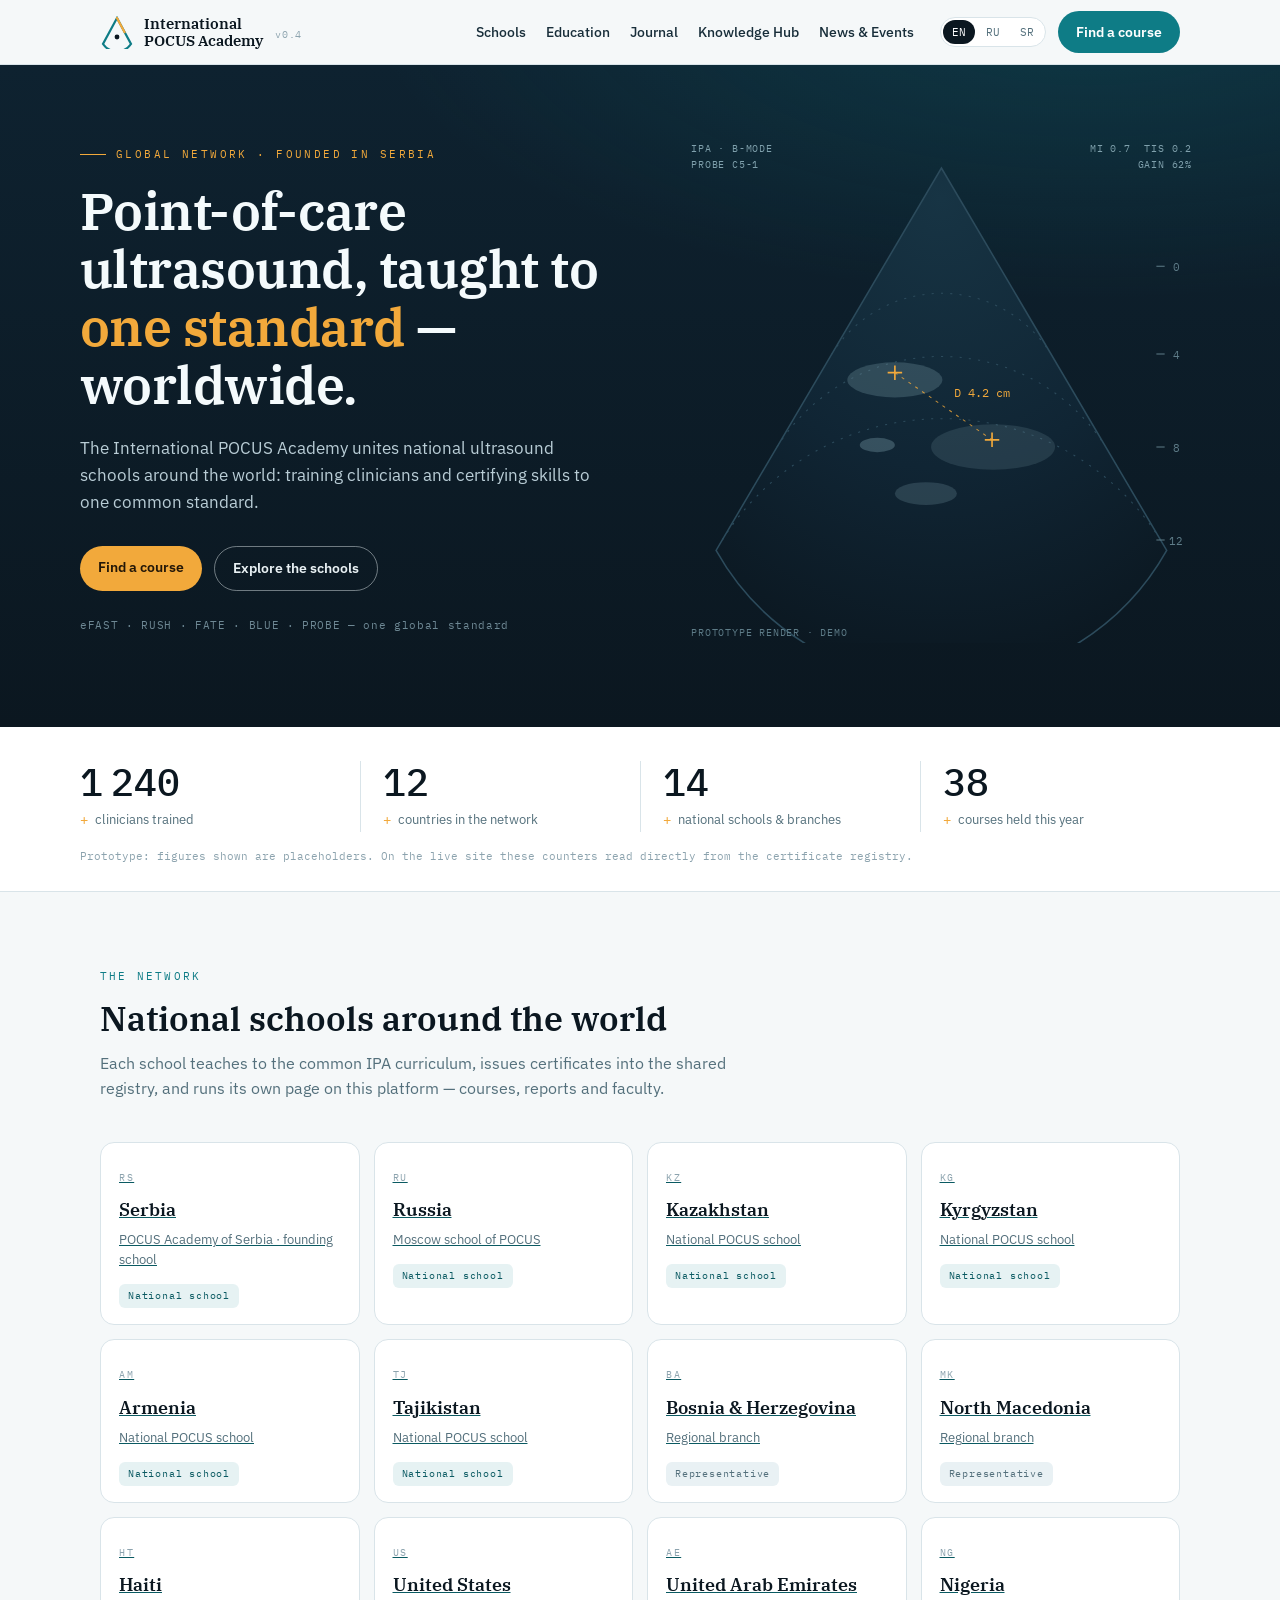
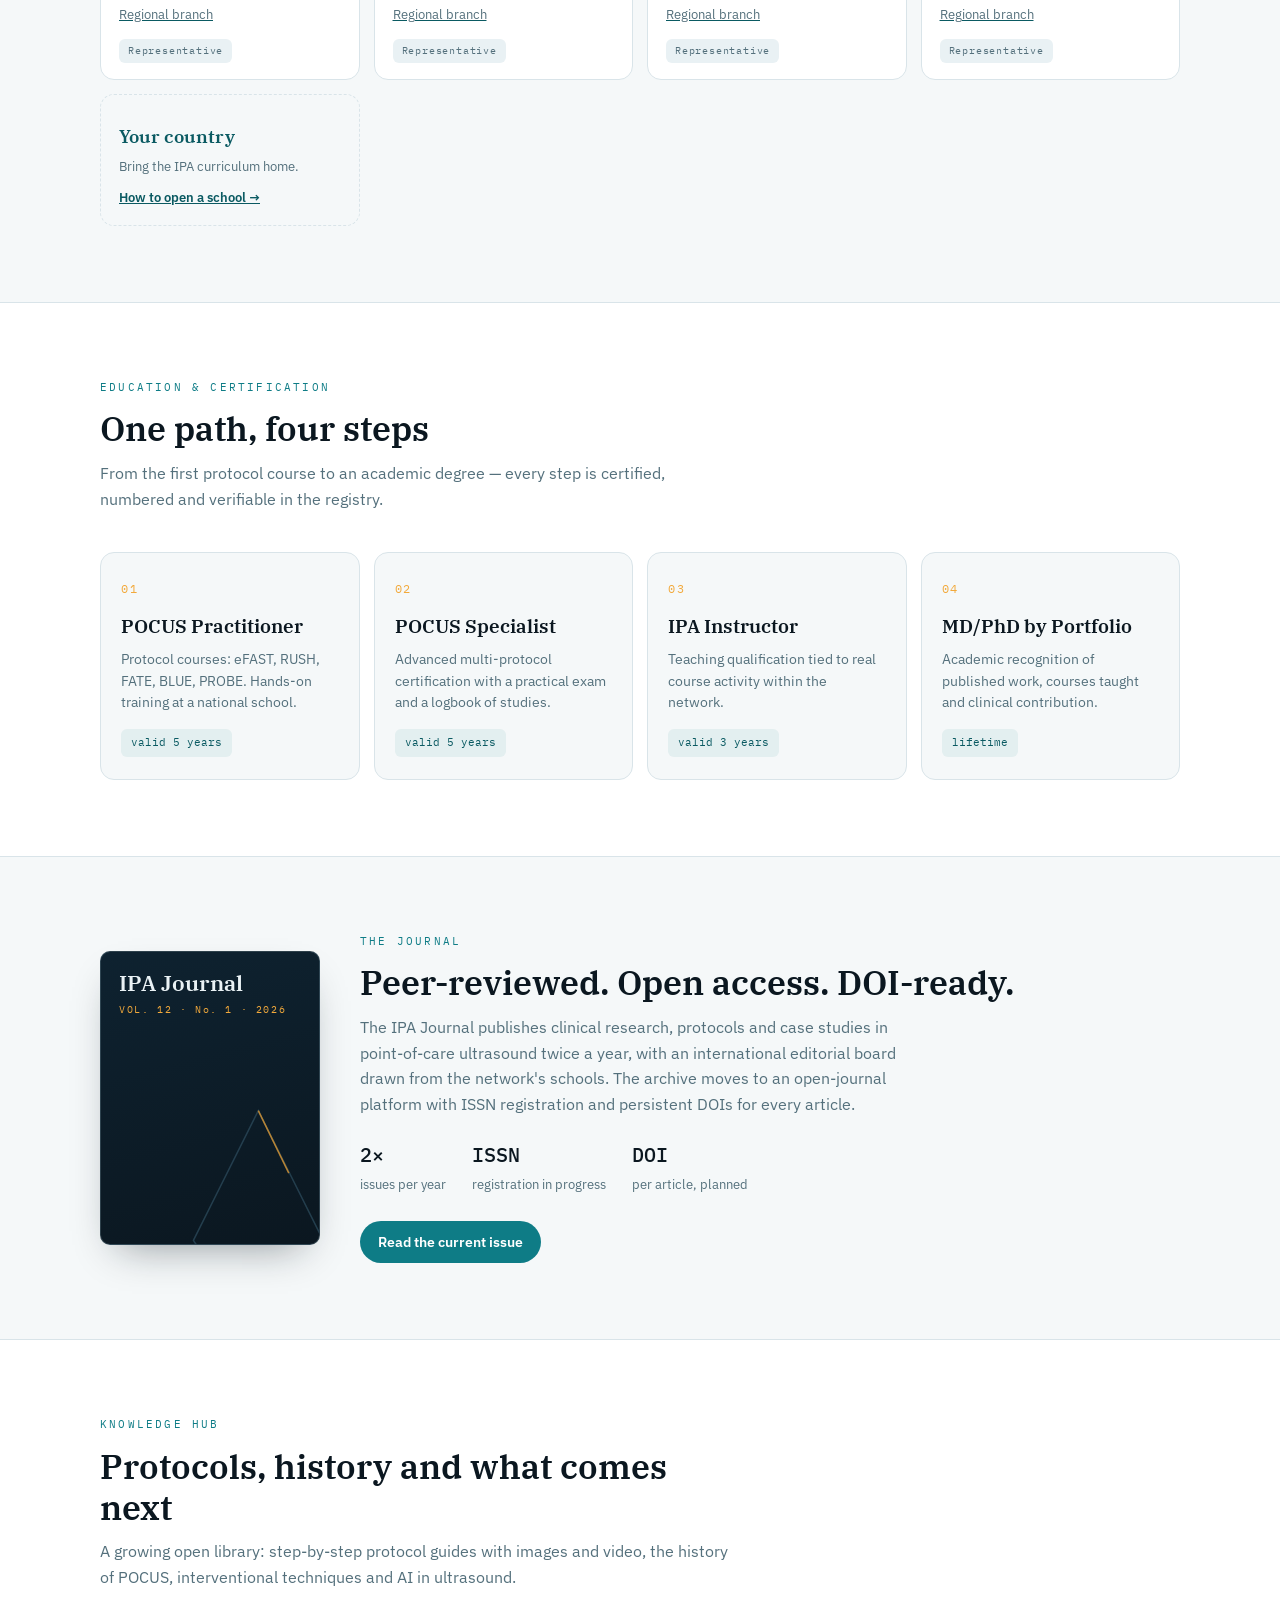
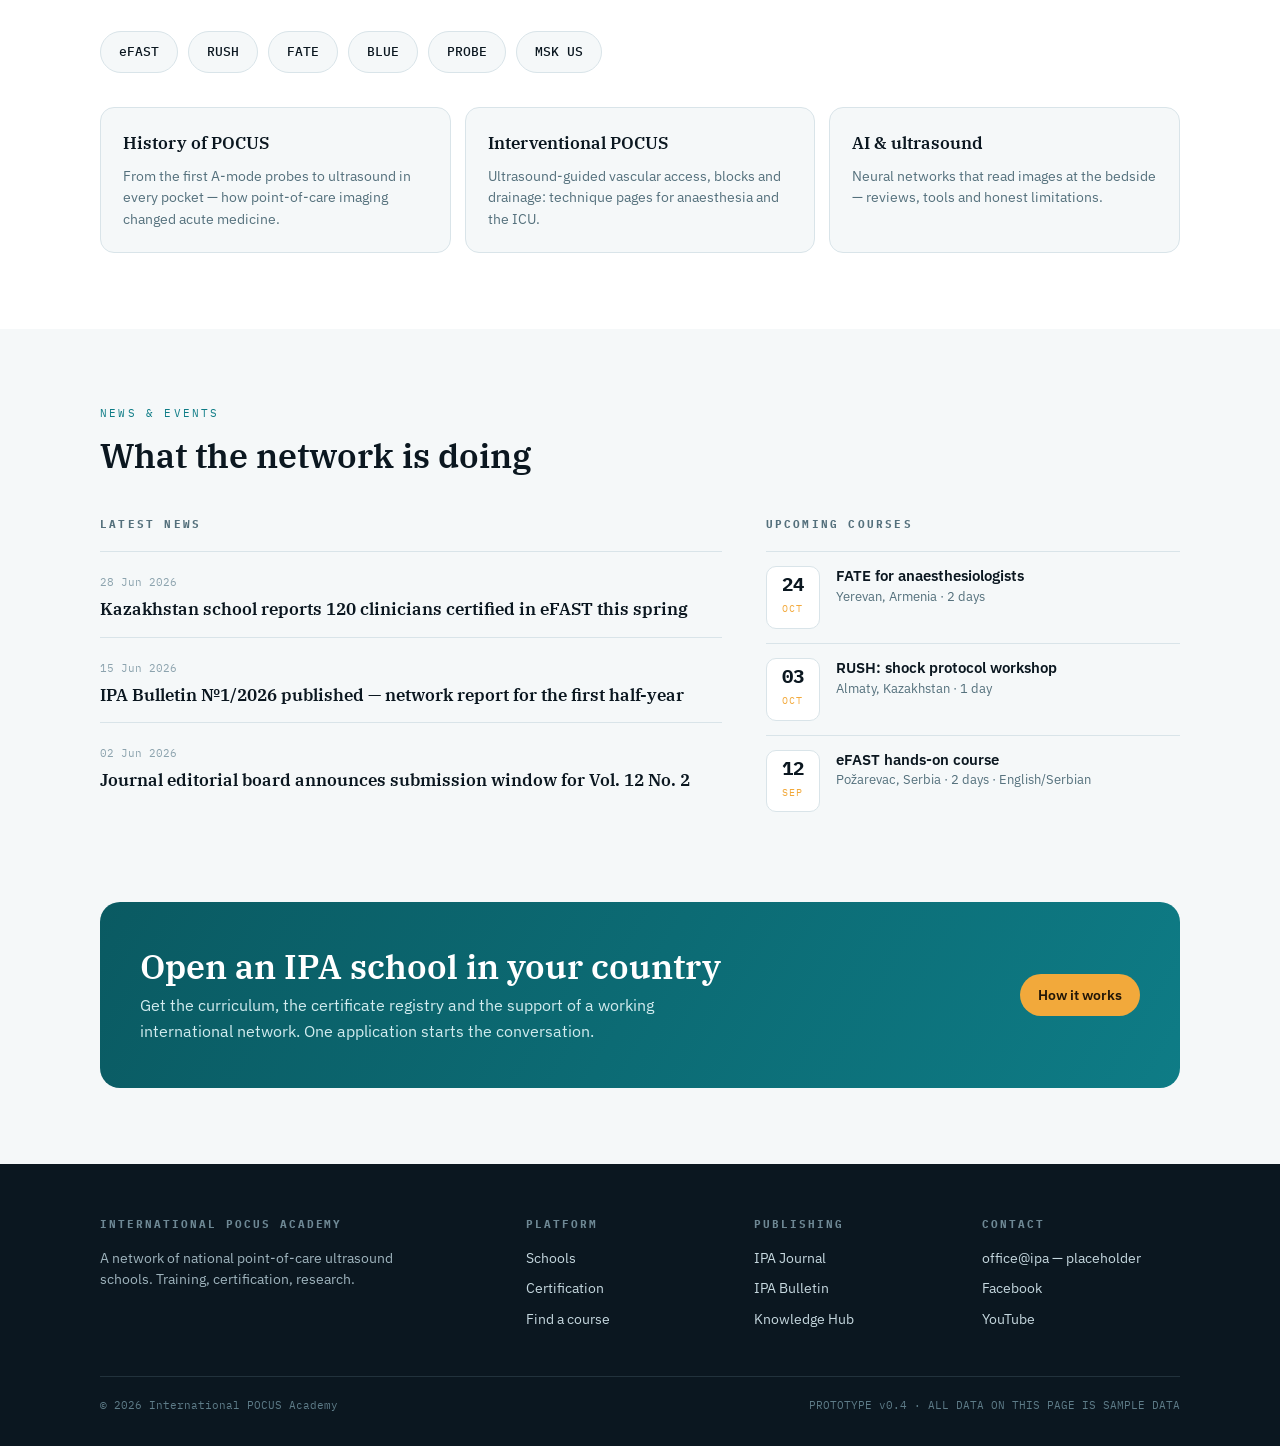
==== commit c6c687b3: "Add files via upload" ====
--- a/index.html
+++ b/index.html
@@ -1,5 +1,36 @@
 <!DOCTYPE html>
 <html lang="en">
+<!--
+================================================================
+ INTERNATIONAL POCUS ACADEMY — главная страница (index.html)
+ ================================================================
+ КАРТА ФАЙЛА — ищите эти метки через поиск (Ctrl+F или «Найти»):
+
+   <style>             оформление: цвета, шрифты, отступы
+   ======= HEADER      шапка: меню, кнопка Verify, языки
+   ======= HERO        первый экран с «экраном УЗИ»
+   ======= READOUTS    счётчики (цифры — в data-to="...")
+   ======= NETWORK     сетка стран и школ
+   ======= EDUCATION   4 ступени сертификации
+   ======= JOURNAL     журнал
+   ======= KNOWLEDGE   база знаний
+   ======= NEWS        новости и события
+   ======= FOOTER      подвал
+   const I18N          ВСЕ ТЕКСТЫ сайта на 3 языках (en / ru / sr)
+   НОВОСТИ И СОБЫТИЯ живут в файлах news.json и events.json —
+   их редактирует панель управления (Pages CMS), код не трогаем
+
+ ПРАВИЛА БЕЗОПАСНОГО РЕДАКТИРОВАНИЯ:
+ 1. Тексты правьте в словаре I18N (внизу файла), в трёх
+    блоках сразу: en, ru и sr — иначе языки разъедутся.
+ 2. Меняйте только слова МЕЖДУ обратными кавычками `...`.
+ 3. Не удаляйте кавычки, запятые, скобки и теги <...>.
+ 4. Файл должен называться строго index.html — не переименовывать.
+ 5. Сомневаетесь — опишите задачу Claude и получите готовый файл.
+ 6. Сломалось? Не страшно: GitHub хранит историю всех версий,
+    любую правку можно откатить.
+================================================================
+-->
 <head>
 <meta charset="UTF-8">
 <meta name="viewport" content="width=device-width, initial-scale=1.0">
@@ -145,10 +176,6 @@
 .sec-head p{color:var(--muted)}
 
 /* ---------- verify ---------- */
-#verify{background:linear-gradient(180deg,var(--ink),var(--panel-2));color:#E5EFF3}
-#verify .kicker{color:var(--pulse)}
-#verify h2{color:#F4FAFC}
-#verify .sec-head p{color:#A9C0CA}
 .verify-grid{display:grid;grid-template-columns:1fr 1fr;gap:36px;align-items:start}
 .vform{
   background:rgba(9,20,28,.55);border:1px solid rgba(127,160,172,.25);border-radius:var(--radius);
@@ -314,7 +341,7 @@
         <circle cx="17" cy="22" r="2.4" fill="#0B1720"/>
       </svg>
       <span class="brand-name">International<br>POCUS Academy</span>
-      <span class="ver mono">v0.2</span>
+      <span class="ver mono">v0.4</span>
     </a>
 
     <button class="burger" aria-label="Menu" aria-expanded="false" onclick="toggleNav(this)">
@@ -335,7 +362,7 @@
         <button data-lang="ru" aria-pressed="false" onclick="setLang('ru')">RU</button>
         <button data-lang="sr" aria-pressed="false" onclick="setLang('sr')">SR</button>
       </div>
-      <a class="btn btn-teal" href="#verify" data-i="btn_verify_top">Verify certificate</a>
+      <a class="btn btn-teal" href="#education" data-i="btn_verify_top">Find a course</a>
     </div>
   </div>
 </header>
@@ -345,10 +372,10 @@
   <div class="wrap hero-in">
     <div>
       <div class="eyebrow" data-i="hero_eyebrow">Global network · founded in Serbia</div>
-      <h1 data-i="hero_h1">Point-of-care ultrasound, taught — and <em>verified</em> — worldwide.</h1>
-      <p class="lead" data-i="hero_lead">The International POCUS Academy unites national ultrasound schools across three continents: training clinicians, certifying skills to one standard, and letting any hospital verify a certificate in seconds.</p>
+      <h1 data-i="hero_h1">Point-of-care ultrasound, taught to <em>one standard</em> — worldwide.</h1>
+      <p class="lead" data-i="hero_lead">The International POCUS Academy unites national ultrasound schools around the world: training clinicians and certifying skills to one common standard.</p>
       <div class="hero-cta">
-        <a class="btn btn-pulse" href="#verify" data-i="hero_cta1">Verify a certificate</a>
+        <a class="btn btn-pulse" href="#education" data-i="hero_cta1">Find a course</a>
         <a class="btn btn-ghost" href="#network" data-i="hero_cta2">Explore the schools</a>
       </div>
       <div class="hero-note" data-i="hero_note">eFAST · RUSH · FATE · BLUE · PROBE — one global standard</div>
@@ -413,9 +440,10 @@
 </section>
 
 <!-- ======= READOUTS ======= -->
+<!-- Счётчики: чтобы изменить цифру, поменяйте число в data-to="..." в нужной строке ниже -->
 <div class="readouts">
   <div class="wrap readouts-in">
-    <div class="ro"><b class="count" data-to="1240">0</b><span data-i="ro1">certificates issued</span></div>
+    <div class="ro"><b class="count" data-to="1240">0</b><span data-i="ro1">clinicians trained</span></div>
     <div class="ro"><b class="count" data-to="12">0</b><span data-i="ro2">countries in the network</span></div>
     <div class="ro"><b class="count" data-to="14">0</b><span data-i="ro3">national schools &amp; branches</span></div>
     <div class="ro"><b class="count" data-to="38">0</b><span data-i="ro4">courses held this year</span></div>
@@ -423,64 +451,17 @@
   </div>
 </div>
 
-<!-- ======= VERIFY ======= -->
-<section id="verify">
-  <div class="wrap">
-    <div class="sec-head">
-      <div class="kicker" data-i="v_kick">Certificate registry</div>
-      <h2 data-i="v_h2">Verify a certificate in ten seconds</h2>
-      <p data-i="v_p">Every IPA certificate carries a unique number and a QR code. Scan the code — or type the number and the holder's surname — to see its status, level and validity. Try the live demo below.</p>
-    </div>
-
-    <div class="verify-grid">
-      <form class="vform" onsubmit="return doVerify(event)">
-        <label for="vnum" data-i="v_l1">Certificate number</label>
-        <input id="vnum" class="mono" placeholder="IPA-RS-2026-SP-0042" autocomplete="off">
-        <label for="vsur" data-i="v_l2">Holder's surname (Latin)</label>
-        <input id="vsur" placeholder="Petrović" autocomplete="off">
-        <button class="btn btn-pulse" type="submit" data-i="v_btn">Check certificate</button>
-        <div class="demo-chips">
-          <span data-i="v_demo">Demo data — tap to fill:</span>
-          <br>
-          <button type="button" onclick="fillDemo(0)">IPA-RS-2026-SP-0042 · Petrović</button>
-          <button type="button" onclick="fillDemo(1)">IPA-KZ-2024-EF-0118 · Akhmetov</button>
-          <button type="button" onclick="fillDemo(2)">IPA-RU-2019-RU-0007 · Ivanova</button>
-        </div>
-      </form>
-
-      <div class="vresult" aria-live="polite">
-        <div class="vempty" id="vEmpty" data-i="v_empty">
-          The result card will appear here — with a colour-coded status: <b style="color:#7FE0B0">active</b>, <b style="color:#FFD08A">expiring</b>, <b style="color:#9FB4BD">expired</b> or <b style="color:#FF9C93">revoked</b>. Contact details are never shown.
-        </div>
-        <div class="vfail" id="vFail" data-i="v_fail">
-          <b>Certificate not found.</b> Check the number and surname, or contact the issuing school.
-        </div>
-        <article class="vcard" id="vCard">
-          <span class="badge" id="cBadge"><i></i><span id="cStatus"></span></span>
-          <h3 id="cName"></h3>
-          <div class="vtype" id="cType"></div>
-          <div class="vrows">
-            <div class="vrow"><b data-i="v_r1">Certificate no.</b><span id="cNum"></span></div>
-            <div class="vrow"><b data-i="v_r2">Issued by</b><span id="cSchool"></span></div>
-            <div class="vrow"><b data-i="v_r3">Issued</b><span id="cIssued"></span></div>
-            <div class="vrow"><b data-i="v_r4">Valid until</b><span id="cValid"></span></div>
-          </div>
-        </article>
-      </div>
-    </div>
-  </div>
-</section>
 
 <!-- ======= NETWORK ======= -->
 <section id="network">
   <div class="wrap">
     <div class="sec-head">
       <div class="kicker" data-i="net_kick">The network</div>
-      <h2 data-i="net_h2">National schools on three continents</h2>
+      <h2 data-i="net_h2">National schools around the world</h2>
       <p data-i="net_p">Each school teaches to the common IPA curriculum, issues certificates into the shared registry, and runs its own page on this platform — courses, reports and faculty.</p>
     </div>
     <div class="grid-schools">
-      <a class="school" href="#"><span class="cc mono">RS</span><h3 data-i="c_rs">Serbia</h3><p data-i="c_rs_d">Founding school · Požarevac</p><span class="tag nat" data-i="tag_nat">National school</span></a>
+      <a class="school" href="#"><span class="cc mono">RS</span><h3 data-i="c_rs">Serbia</h3><p data-i="c_rs_d">POCUS Academy of Serbia · founding school</p><span class="tag nat" data-i="tag_nat">National school</span></a>
       <a class="school" href="#"><span class="cc mono">RU</span><h3 data-i="c_ru">Russia</h3><p data-i="c_ru_d">Moscow school of POCUS</p><span class="tag nat" data-i="tag_nat">National school</span></a>
       <a class="school" href="#"><span class="cc mono">KZ</span><h3 data-i="c_kz">Kazakhstan</h3><p data-i="c_nat_d">National POCUS school</p><span class="tag nat" data-i="tag_nat">National school</span></a>
       <a class="school" href="#"><span class="cc mono">KG</span><h3 data-i="c_kg">Kyrgyzstan</h3><p data-i="c_nat_d">National POCUS school</p><span class="tag nat" data-i="tag_nat">National school</span></a>
@@ -594,34 +575,12 @@
     </div>
     <div class="ne-grid">
       <div class="ne">
-        <h3 data-i="n_h_news">Latest news · demo</h3>
-        <div class="news-item">
-          <time class="mono" data-i="n1_d">28 Jun 2026</time>
-          <a href="#" data-i="n1_t">Kazakhstan school reports 120 clinicians certified in eFAST this spring</a>
-        </div>
-        <div class="news-item">
-          <time class="mono" data-i="n2_d">15 Jun 2026</time>
-          <a href="#" data-i="n2_t">IPA Bulletin №1/2026 published — network report for the first half-year</a>
-        </div>
-        <div class="news-item">
-          <time class="mono" data-i="n3_d">02 Jun 2026</time>
-          <a href="#" data-i="n3_t">Journal editorial board announces submission window for Vol. 12 No. 2</a>
-        </div>
+        <h3 data-i="n_h_news">Latest news</h3>
+        <div id="newsList"></div>
       </div>
       <div class="ne">
-        <h3 data-i="n_h_ev">Upcoming courses · demo</h3>
-        <div class="ev">
-          <div class="d"><b>12</b><span data-i="e1_m">Sep</span></div>
-          <div><h4 data-i="e1_t">eFAST hands-on course</h4><p data-i="e1_p">Požarevac, Serbia · 2 days · English/Serbian</p></div>
-        </div>
-        <div class="ev">
-          <div class="d"><b>03</b><span data-i="e2_m">Oct</span></div>
-          <div><h4 data-i="e2_t">RUSH: shock protocol workshop</h4><p data-i="e2_p">Almaty, Kazakhstan · 1 day</p></div>
-        </div>
-        <div class="ev">
-          <div class="d"><b>24</b><span data-i="e3_m">Oct</span></div>
-          <div><h4 data-i="e3_t">FATE for anaesthesiologists</h4><p data-i="e3_p">Yerevan, Armenia · 2 days</p></div>
-        </div>
+        <h3 data-i="n_h_ev">Upcoming courses</h3>
+        <div id="evList"></div>
       </div>
     </div>
   </div>
@@ -652,7 +611,7 @@
         <h4 data-i="f_plat">Platform</h4>
         <a href="#network" data-i="nav_schools">Schools</a>
         <a href="#education" data-i="f_l2">Certification</a>
-        <a href="#verify" data-i="hero_cta1">Verify a certificate</a>
+        <a href="#education" data-i="hero_cta1">Find a course</a>
       </div>
       <div>
         <h4 data-i="f_pub">Publishing</h4>
@@ -669,23 +628,29 @@
     </div>
     <div class="foot-note">
       <span>© 2026 International POCUS Academy</span>
-      <span>PROTOTYPE v0.2 · ALL DATA ON THIS PAGE IS SAMPLE DATA</span>
+      <span>PROTOTYPE v0.4 · ALL DATA ON THIS PAGE IS SAMPLE DATA</span>
     </div>
   </div>
 </footer>
 
 <script>
-/* ================= i18n ================= */
+/* ============================================================
+   СЛОВАРЬ ТЕКСТОВ САЙТА — ТРИ ЯЗЫКА
+   Каждая фраза записана трижды: в блоке en: {...} — английский,
+   ru: {...} — русский, sr: {...} — сербский.
+   Правьте только текст между обратными кавычками `...`.
+   Одну и ту же фразу меняйте во всех трёх блоках.
+   ============================================================ */
 const I18N = {
 en:{
   nav_schools:`Schools`, nav_edu:`Education`, nav_journal:`Journal`, nav_kh:`Knowledge Hub`, nav_news:`News & Events`,
-  btn_verify_top:`Verify certificate`,
+  btn_verify_top:`Find a course`,
   hero_eyebrow:`Global network · founded in Serbia`,
-  hero_h1:`Point-of-care ultrasound, taught — and <em>verified</em> — worldwide.`,
-  hero_lead:`The International POCUS Academy unites national ultrasound schools across three continents: training clinicians, certifying skills to one standard, and letting any hospital verify a certificate in seconds.`,
-  hero_cta1:`Verify a certificate`, hero_cta2:`Explore the schools`,
+  hero_h1:`Point-of-care ultrasound, taught to <em>one standard</em> — worldwide.`,
+  hero_lead:`The International POCUS Academy unites national ultrasound schools around the world: training clinicians and certifying skills to one common standard.`,
+  hero_cta1:`Find a course`, hero_cta2:`Explore the schools`,
   hero_note:`eFAST · RUSH · FATE · BLUE · PROBE — one global standard`,
-  ro1:`certificates issued`, ro2:`countries in the network`, ro3:`national schools &amp; branches`, ro4:`courses held this year`,
+  ro1:`clinicians trained`, ro2:`countries in the network`, ro3:`national schools &amp; branches`, ro4:`courses held this year`,
   ro_note:`Prototype: figures shown are placeholders. On the live site these counters read directly from the certificate registry.`,
   v_kick:`Certificate registry`, v_h2:`Verify a certificate in ten seconds`,
   v_p:`Every IPA certificate carries a unique number and a QR code. Scan the code — or type the number and the holder's surname — to see its status, level and validity. Try the live demo below.`,
@@ -695,9 +660,9 @@
   v_fail:`<b>Certificate not found.</b> Check the number and surname, or contact the issuing school.`,
   v_r1:`Certificate no.`, v_r2:`Issued by`, v_r3:`Issued`, v_r4:`Valid until`,
   st_ok:`ACTIVE`, st_warn:`EXPIRING SOON`, st_off:`EXPIRED`,
-  net_kick:`The network`, net_h2:`National schools on three continents`,
+  net_kick:`The network`, net_h2:`National schools around the world`,
   net_p:`Each school teaches to the common IPA curriculum, issues certificates into the shared registry, and runs its own page on this platform — courses, reports and faculty.`,
-  c_rs:`Serbia`, c_rs_d:`Founding school · Požarevac`, c_ru:`Russia`, c_ru_d:`Moscow school of POCUS`,
+  c_rs:`Serbia`, c_rs_d:`POCUS Academy of Serbia · founding school`, c_ru:`Russia`, c_ru_d:`Moscow school of POCUS`,
   c_kz:`Kazakhstan`, c_kg:`Kyrgyzstan`, c_am:`Armenia`, c_tj:`Tajikistan`, c_nat_d:`National POCUS school`,
   c_ba:`Bosnia &amp; Herzegovina`, c_mk:`North Macedonia`, c_ht:`Haiti`, c_us:`United States`, c_ae:`United Arab Emirates`, c_ng:`Nigeria`, c_rep_d:`Regional branch`,
   tag_nat:`National school`, tag_rep:`Representative`,
@@ -718,7 +683,7 @@
   t2_t:`Interventional POCUS`, t2_d:`Ultrasound-guided vascular access, blocks and drainage: technique pages for anaesthesia and the ICU.`,
   t3_t:`AI &amp; ultrasound`, t3_d:`Neural networks that read images at the bedside — reviews, tools and honest limitations.`,
   n_kick:`News &amp; events`, n_h2:`What the network is doing`,
-  n_h_news:`Latest news · demo`, n_h_ev:`Upcoming courses · demo`,
+  n_h_news:`Latest news`, n_h_ev:`Upcoming courses`,
   n1_d:`28 Jun 2026`, n1_t:`Kazakhstan school reports 120 clinicians certified in eFAST this spring`,
   n2_d:`15 Jun 2026`, n2_t:`IPA Bulletin №1/2026 published — network report for the first half-year`,
   n3_d:`02 Jun 2026`, n3_t:`Journal editorial board announces submission window for Vol. 12 No. 2`,
@@ -733,13 +698,13 @@
 },
 ru:{
   nav_schools:`Школы`, nav_edu:`Обучение`, nav_journal:`Журнал`, nav_kh:`База знаний`, nav_news:`Новости и события`,
-  btn_verify_top:`Проверить сертификат`,
+  btn_verify_top:`Найти курс`,
   hero_eyebrow:`Глобальная сеть · основана в Сербии`,
-  hero_h1:`Ультразвук у постели пациента: обучение — и <em>верификация</em> — по всему миру.`,
-  hero_lead:`Международная академия POCUS объединяет национальные школы ультразвука на трёх континентах: обучает клиницистов, сертифицирует навыки по единому стандарту и позволяет любой клинике проверить сертификат за секунды.`,
-  hero_cta1:`Проверить сертификат`, hero_cta2:`Школы сети`,
+  hero_h1:`Ультразвук у постели пациента: обучение по <em>единому стандарту</em> — по всему миру.`,
+  hero_lead:`Международная академия POCUS объединяет национальные школы ультразвука по всему миру: обучает клиницистов и сертифицирует навыки по единому стандарту.`,
+  hero_cta1:`Найти курс`, hero_cta2:`Школы сети`,
   hero_note:`eFAST · RUSH · FATE · BLUE · PROBE — единый мировой стандарт`,
-  ro1:`выдано сертификатов`, ro2:`стран в сети`, ro3:`национальных школ и филиалов`, ro4:`курсов в этом году`,
+  ro1:`обученных клиницистов`, ro2:`стран в сети`, ro3:`национальных школ и филиалов`, ro4:`курсов в этом году`,
   ro_note:`Прототип: цифры условные. На живом сайте счётчики читаются напрямую из реестра сертификатов.`,
   v_kick:`Реестр сертификатов`, v_h2:`Проверьте сертификат за десять секунд`,
   v_p:`Каждый сертификат IPA имеет уникальный номер и QR-код. Отсканируйте код — или введите номер и фамилию владельца — и увидите статус, уровень и срок действия. Попробуйте демо ниже.`,
@@ -749,9 +714,9 @@
   v_fail:`<b>Сертификат не найден.</b> Проверьте номер и фамилию или свяжитесь со школой, выдавшей сертификат.`,
   v_r1:`Номер сертификата`, v_r2:`Кем выдан`, v_r3:`Дата выдачи`, v_r4:`Действителен до`,
   st_ok:`ДЕЙСТВУЕТ`, st_warn:`СКОРО ИСТЕКАЕТ`, st_off:`ИСТЁК`,
-  net_kick:`Сеть`, net_h2:`Национальные школы на трёх континентах`,
+  net_kick:`Сеть`, net_h2:`Национальные школы по всему миру`,
   net_p:`Каждая школа преподаёт по единой программе IPA, вносит сертификаты в общий реестр и ведёт свою страницу на платформе — курсы, отчёты, преподаватели.`,
-  c_rs:`Сербия`, c_rs_d:`Школа-основатель · Пожаревац`, c_ru:`Россия`, c_ru_d:`Московская школа POCUS`,
+  c_rs:`Сербия`, c_rs_d:`POCUS Academy of Serbia · школа-основатель`, c_ru:`Россия`, c_ru_d:`Московская школа POCUS`,
   c_kz:`Казахстан`, c_kg:`Кыргызстан`, c_am:`Армения`, c_tj:`Таджикистан`, c_nat_d:`Национальная школа POCUS`,
   c_ba:`Босния и Герцеговина`, c_mk:`Северная Македония`, c_ht:`Гаити`, c_us:`США`, c_ae:`ОАЭ`, c_ng:`Нигерия`, c_rep_d:`Региональный филиал`,
   tag_nat:`Национальная школа`, tag_rep:`Представительство`,
@@ -772,7 +737,7 @@
   t2_t:`Интервенционный POCUS`, t2_d:`Сосудистый доступ, блокады и дренирование под УЗ-контролем: страницы техник для анестезиологии и ОРИТ.`,
   t3_t:`ИИ и ультразвук`, t3_d:`Нейросети, читающие изображения у постели пациента — обзоры, инструменты и честные ограничения.`,
   n_kick:`Новости и события`, n_h2:`Чем живёт сеть`,
-  n_h_news:`Последние новости · демо`, n_h_ev:`Ближайшие курсы · демо`,
+  n_h_news:`Последние новости`, n_h_ev:`Ближайшие курсы`,
   n1_d:`28.06.2026`, n1_t:`Школа Казахстана: этой весной по eFAST сертифицированы 120 клиницистов`,
   n2_d:`15.06.2026`, n2_t:`Вышел IPA Bulletin №1/2026 — отчёт сети за первое полугодие`,
   n3_d:`02.06.2026`, n3_t:`Редколлегия журнала объявила приём статей в Vol. 12 No. 2`,
@@ -787,13 +752,13 @@
 },
 sr:{
   nav_schools:`Škole`, nav_edu:`Edukacija`, nav_journal:`Časopis`, nav_kh:`Baza znanja`, nav_news:`Vesti i događaji`,
-  btn_verify_top:`Proveri sertifikat`,
+  btn_verify_top:`Pronađi kurs`,
   hero_eyebrow:`Globalna mreža · osnovana u Srbiji`,
-  hero_h1:`Point-of-care ultrazvuk: obuka — i <em>verifikacija</em> — širom sveta.`,
-  hero_lead:`Internacionalna POCUS akademija okuplja nacionalne škole ultrazvuka na tri kontinenta: obučava kliničare, sertifikuje veštine po jedinstvenom standardu i omogućava svakoj bolnici da proveri sertifikat za nekoliko sekundi.`,
-  hero_cta1:`Proveri sertifikat`, hero_cta2:`Istražite škole`,
+  hero_h1:`Point-of-care ultrazvuk: obuka po <em>jedinstvenom standardu</em> — širom sveta.`,
+  hero_lead:`Internacionalna POCUS akademija okuplja nacionalne škole ultrazvuka širom sveta: obučava kliničare i sertifikuje veštine po jedinstvenom standardu.`,
+  hero_cta1:`Pronađi kurs`, hero_cta2:`Istražite škole`,
   hero_note:`eFAST · RUSH · FATE · BLUE · PROBE — jedan globalni standard`,
-  ro1:`izdatih sertifikata`, ro2:`zemalja u mreži`, ro3:`nacionalnih škola i ogranaka`, ro4:`kurseva ove godine`,
+  ro1:`obučenih kliničara`, ro2:`zemalja u mreži`, ro3:`nacionalnih škola i ogranaka`, ro4:`kurseva ove godine`,
   ro_note:`Prototip: prikazane cifre su primeri. Na živom sajtu brojači se čitaju direktno iz registra sertifikata.`,
   v_kick:`Registar sertifikata`, v_h2:`Proverite sertifikat za deset sekundi`,
   v_p:`Svaki IPA sertifikat nosi jedinstveni broj i QR kod. Skenirajte kod — ili unesite broj i prezime vlasnika — i vidite status, nivo i rok važenja. Isprobajte demo ispod.`,
@@ -803,9 +768,9 @@
   v_fail:`<b>Sertifikat nije pronađen.</b> Proverite broj i prezime ili kontaktirajte školu koja ga je izdala.`,
   v_r1:`Broj sertifikata`, v_r2:`Izdala`, v_r3:`Datum izdavanja`, v_r4:`Važi do`,
   st_ok:`AKTIVAN`, st_warn:`USKORO ISTIČE`, st_off:`ISTEKAO`,
-  net_kick:`Mreža`, net_h2:`Nacionalne škole na tri kontinenta`,
+  net_kick:`Mreža`, net_h2:`Nacionalne škole širom sveta`,
   net_p:`Svaka škola predaje po jedinstvenom IPA programu, upisuje sertifikate u zajednički registar i vodi svoju stranicu na platformi — kursevi, izveštaji, predavači.`,
-  c_rs:`Srbija`, c_rs_d:`Osnivačka škola · Požarevac`, c_ru:`Rusija`, c_ru_d:`Moskovska POCUS škola`,
+  c_rs:`Srbija`, c_rs_d:`POCUS Academy of Serbia · osnivačka škola`, c_ru:`Rusija`, c_ru_d:`Moskovska POCUS škola`,
   c_kz:`Kazahstan`, c_kg:`Kirgistan`, c_am:`Jermenija`, c_tj:`Tadžikistan`, c_nat_d:`Nacionalna POCUS škola`,
   c_ba:`Bosna i Hercegovina`, c_mk:`Severna Makedonija`, c_ht:`Haiti`, c_us:`SAD`, c_ae:`Ujedinjeni Arapski Emirati`, c_ng:`Nigerija`, c_rep_d:`Regionalni ogranak`,
   tag_nat:`Nacionalna škola`, tag_rep:`Predstavništvo`,
@@ -826,7 +791,7 @@
   t2_t:`Intervencijski POCUS`, t2_d:`Vaskularni pristup, blokovi i drenaže pod kontrolom ultrazvuka: tehnike za anesteziju i intenzivnu negu.`,
   t3_t:`VI i ultrazvuk`, t3_d:`Neuronske mreže koje čitaju slike uz postelju bolesnika — pregledi, alati i pošteno o ograničenjima.`,
   n_kick:`Vesti i događaji`, n_h2:`Šta mreža radi`,
-  n_h_news:`Najnovije vesti · demo`, n_h_ev:`Predstojeći kursevi · demo`,
+  n_h_news:`Najnovije vesti`, n_h_ev:`Predstojeći kursevi`,
   n1_d:`28.06.2026.`, n1_t:`Škola u Kazahstanu: ovog proleća 120 kliničara sertifikovano za eFAST`,
   n2_d:`15.06.2026.`, n2_t:`Objavljen IPA Bulletin br. 1/2026 — izveštaj mreže za prvo polugođe`,
   n3_d:`02.06.2026.`, n3_t:`Urednički odbor otvara prijem radova za Vol. 12 No. 2`,
@@ -852,7 +817,7 @@
   document.querySelectorAll('.lang button').forEach(b=>{
     b.setAttribute('aria-pressed', b.dataset.lang===l ? 'true' : 'false');
   });
-  if(lastHit) renderCard(lastHit);
+  renderDynamic();
 }
 
 /* ---- mobile nav ---- */
@@ -884,56 +849,71 @@
   counters.forEach(c=>io.observe(c));
 }
 
-/* ---- verify demo ---- */
-const DB=[
-  {num:'IPA-RS-2026-SP-0042',sur:['petrovic','petrović'],name:'Dr Milica Petrović',type:'POCUS Specialist',
-   school:{en:'IPA Serbia · Požarevac (RS)',ru:'IPA Сербия · Пожаревац (RS)',sr:'IPA Srbija · Požarevac (RS)'},
-   issued:{en:'12 Mar 2026',ru:'12.03.2026',sr:'12.03.2026.'},
-   valid:{en:'12 Mar 2031',ru:'12.03.2031',sr:'12.03.2031.'},
-   stKey:'st_ok',cls:'ok'},
-  {num:'IPA-KZ-2024-EF-0118',sur:['akhmetov'],name:'Dr Daniyar Akhmetov',type:'POCUS Practitioner · eFAST',
-   school:{en:'IPA Kazakhstan · Almaty (KZ)',ru:'IPA Казахстан · Алматы (KZ)',sr:'IPA Kazahstan · Almati (KZ)'},
-   issued:{en:'10 Oct 2021',ru:'10.10.2021',sr:'10.10.2021.'},
-   valid:{en:'10 Oct 2026',ru:'10.10.2026',sr:'10.10.2026.'},
-   stKey:'st_warn',cls:'warn'},
-  {num:'IPA-RU-2019-RU-0007',sur:['ivanova'],name:'Dr Elena Ivanova',type:'POCUS Practitioner · RUSH',
-   school:{en:'IPA Russia · Moscow (RU)',ru:'IPA Россия · Москва (RU)',sr:'IPA Rusija · Moskva (RU)'},
-   issued:{en:'18 May 2019',ru:'18.05.2019',sr:'18.05.2019.'},
-   valid:{en:'18 May 2024',ru:'18.05.2024',sr:'18.05.2024.'},
-   stKey:'st_off',cls:'off'}
+
+/* ===== ДИНАМИЧЕСКИЙ КОНТЕНТ: НОВОСТИ И СОБЫТИЯ ==================
+   Список новостей и событий живёт в файлах news.json и events.json
+   в этом же репозитории. Их правит панель управления (Pages CMS) —
+   этот код трогать не нужно. При локальном просмотре, когда файлы
+   недоступны, показываются встроенные примеры ниже. */
+const MONTHS={
+ en:['Jan','Feb','Mar','Apr','May','Jun','Jul','Aug','Sep','Oct','Nov','Dec'],
+ ru:['янв','фев','мар','апр','май','июн','июл','авг','сен','окт','ноя','дек'],
+ sr:['jan','feb','mar','apr','maj','jun','jul','avg','sep','okt','nov','dec']};
+function fmtD(iso){
+ const d=new Date(iso+'T00:00:00');
+ if(isNaN(d))return iso||'';
+ const dd=String(d.getDate()).padStart(2,'0');
+ if(LANG==='en')return dd+' '+MONTHS.en[d.getMonth()]+' '+d.getFullYear();
+ const s=dd+'.'+String(d.getMonth()+1).padStart(2,'0')+'.'+d.getFullYear();
+ return LANG==='sr'?s+'.':s;
+}
+let NEWS=[
+ {date:'2026-06-28',title_en:'Kazakhstan school reports 120 clinicians certified in eFAST this spring',title_ru:'Школа Казахстана: этой весной по eFAST сертифицированы 120 клиницистов',title_sr:'Škola u Kazahstanu: ovog proleća 120 kliničara sertifikovano za eFAST',link:''},
+ {date:'2026-06-15',title_en:'IPA Bulletin №1/2026 published — network report for the first half-year',title_ru:'Вышел IPA Bulletin №1/2026 — отчёт сети за первое полугодие',title_sr:'Objavljen IPA Bulletin br. 1/2026 — izveštaj mreže za prvo polugođe',link:''},
+ {date:'2026-06-02',title_en:'Journal editorial board announces submission window for Vol. 12 No. 2',title_ru:'Редколлегия журнала объявила приём статей в Vol. 12 No. 2',title_sr:'Urednički odbor otvara prijem radova za Vol. 12 No. 2',link:''}
 ];
-let lastHit=null;
-
-function fillDemo(i){
-  document.getElementById('vnum').value=DB[i].num;
-  document.getElementById('vsur').value=DB[i].name.split(' ').pop();
-  document.getElementById('vsur').focus();
-}
-function renderCard(hit){
-  const b=document.getElementById('cBadge');
-  b.className='badge '+hit.cls;
-  document.getElementById('cStatus').textContent=I18N[LANG][hit.stKey];
-  document.getElementById('cName').textContent=hit.name;
-  document.getElementById('cType').textContent=hit.type;
-  document.getElementById('cNum').textContent=hit.num;
-  document.getElementById('cSchool').textContent=hit.school[LANG];
-  document.getElementById('cIssued').textContent=hit.issued[LANG];
-  document.getElementById('cValid').textContent=hit.valid[LANG];
-  document.getElementById('vCard').classList.add('show');
-}
-function doVerify(e){
-  e.preventDefault();
-  const num=document.getElementById('vnum').value.trim().toUpperCase();
-  const sur=document.getElementById('vsur').value.trim().toLowerCase();
-  const hit=DB.find(r=>r.num===num&&r.sur.includes(sur));
-  const card=document.getElementById('vCard'),fail=document.getElementById('vFail'),empty=document.getElementById('vEmpty');
-  empty.style.display='none';
-  if(!hit){lastHit=null;card.classList.remove('show');fail.classList.add('show');return false;}
-  fail.classList.remove('show');
-  lastHit=hit;
-  renderCard(hit);
-  return false;
-}
+let EVENTS=[
+ {date:'2026-09-12',title_en:'eFAST hands-on course',title_ru:'Практический курс eFAST',title_sr:'Praktični kurs eFAST',details_en:'Požarevac, Serbia · 2 days · English/Serbian',details_ru:'Пожаревац, Сербия · 2 дня · англ./серб.',details_sr:'Požarevac, Srbija · 2 dana · engleski/srpski'},
+ {date:'2026-10-03',title_en:'RUSH: shock protocol workshop',title_ru:'RUSH: воркшоп по протоколу шока',title_sr:'RUSH: radionica protokola šoka',details_en:'Almaty, Kazakhstan · 1 day',details_ru:'Алматы, Казахстан · 1 день',details_sr:'Almati, Kazahstan · 1 dan'},
+ {date:'2026-10-24',title_en:'FATE for anaesthesiologists',title_ru:'FATE для анестезиологов',title_sr:'FATE za anesteziologe',details_en:'Yerevan, Armenia · 2 days',details_ru:'Ереван, Армения · 2 дня',details_sr:'Jerevan, Jermenija · 2 dana'}
+];
+function esc(t){const d=document.createElement('div');d.textContent=t==null?'':String(t);return d.innerHTML;}
+function pick(o,base){return o[base+'_'+LANG]||o[base+'_en']||'';}
+function renderDynamic(){
+ const nl=document.getElementById('newsList');
+ if(nl){
+  const items=[...NEWS].filter(n=>n&&n.date).sort((a,b)=>String(b.date).localeCompare(String(a.date))).slice(0,5);
+  nl.innerHTML=items.map(n=>{
+   const href=n.link?esc(n.link):'#';
+   return '<div class="news-item"><time class="mono">'+fmtD(n.date)+'</time><a href="'+href+'">'+esc(pick(n,'title'))+'</a></div>';
+  }).join('');
+ }
+ const el=document.getElementById('evList');
+ if(el){
+  const today=new Date().toISOString().slice(0,10);
+  let items=[...EVENTS].filter(e=>e&&e.date);
+  const up=items.filter(e=>String(e.date)>=today).sort((a,b)=>String(a.date).localeCompare(String(b.date)));
+  items=(up.length?up:items.sort((a,b)=>String(b.date).localeCompare(String(a.date)))).slice(0,4);
+  el.innerHTML=items.map(e=>{
+   const d=new Date(e.date+'T00:00:00');
+   const day=isNaN(d)?'':String(d.getDate()).padStart(2,'0');
+   const mon=isNaN(d)?'':MONTHS[LANG][d.getMonth()];
+   return '<div class="ev"><div class="d"><b>'+day+'</b><span>'+mon+'</span></div><div><h4>'+esc(pick(e,'title'))+'</h4><p>'+esc(pick(e,'details'))+'</p></div></div>';
+  }).join('');
+ }
+}
+async function loadJSON(p){
+ try{const r=await fetch(p,{cache:'no-store'});if(!r.ok)throw 0;return await r.json();}
+ catch(err){return null;}
+}
+(async function(){
+ renderDynamic();
+ const n=await loadJSON('news.json');
+ if(n&&Array.isArray(n.items))NEWS=n.items;
+ const e=await loadJSON('events.json');
+ if(e&&Array.isArray(e.items))EVENTS=e.items;
+ renderDynamic();
+})();
 </script>
 </body>
 </html>
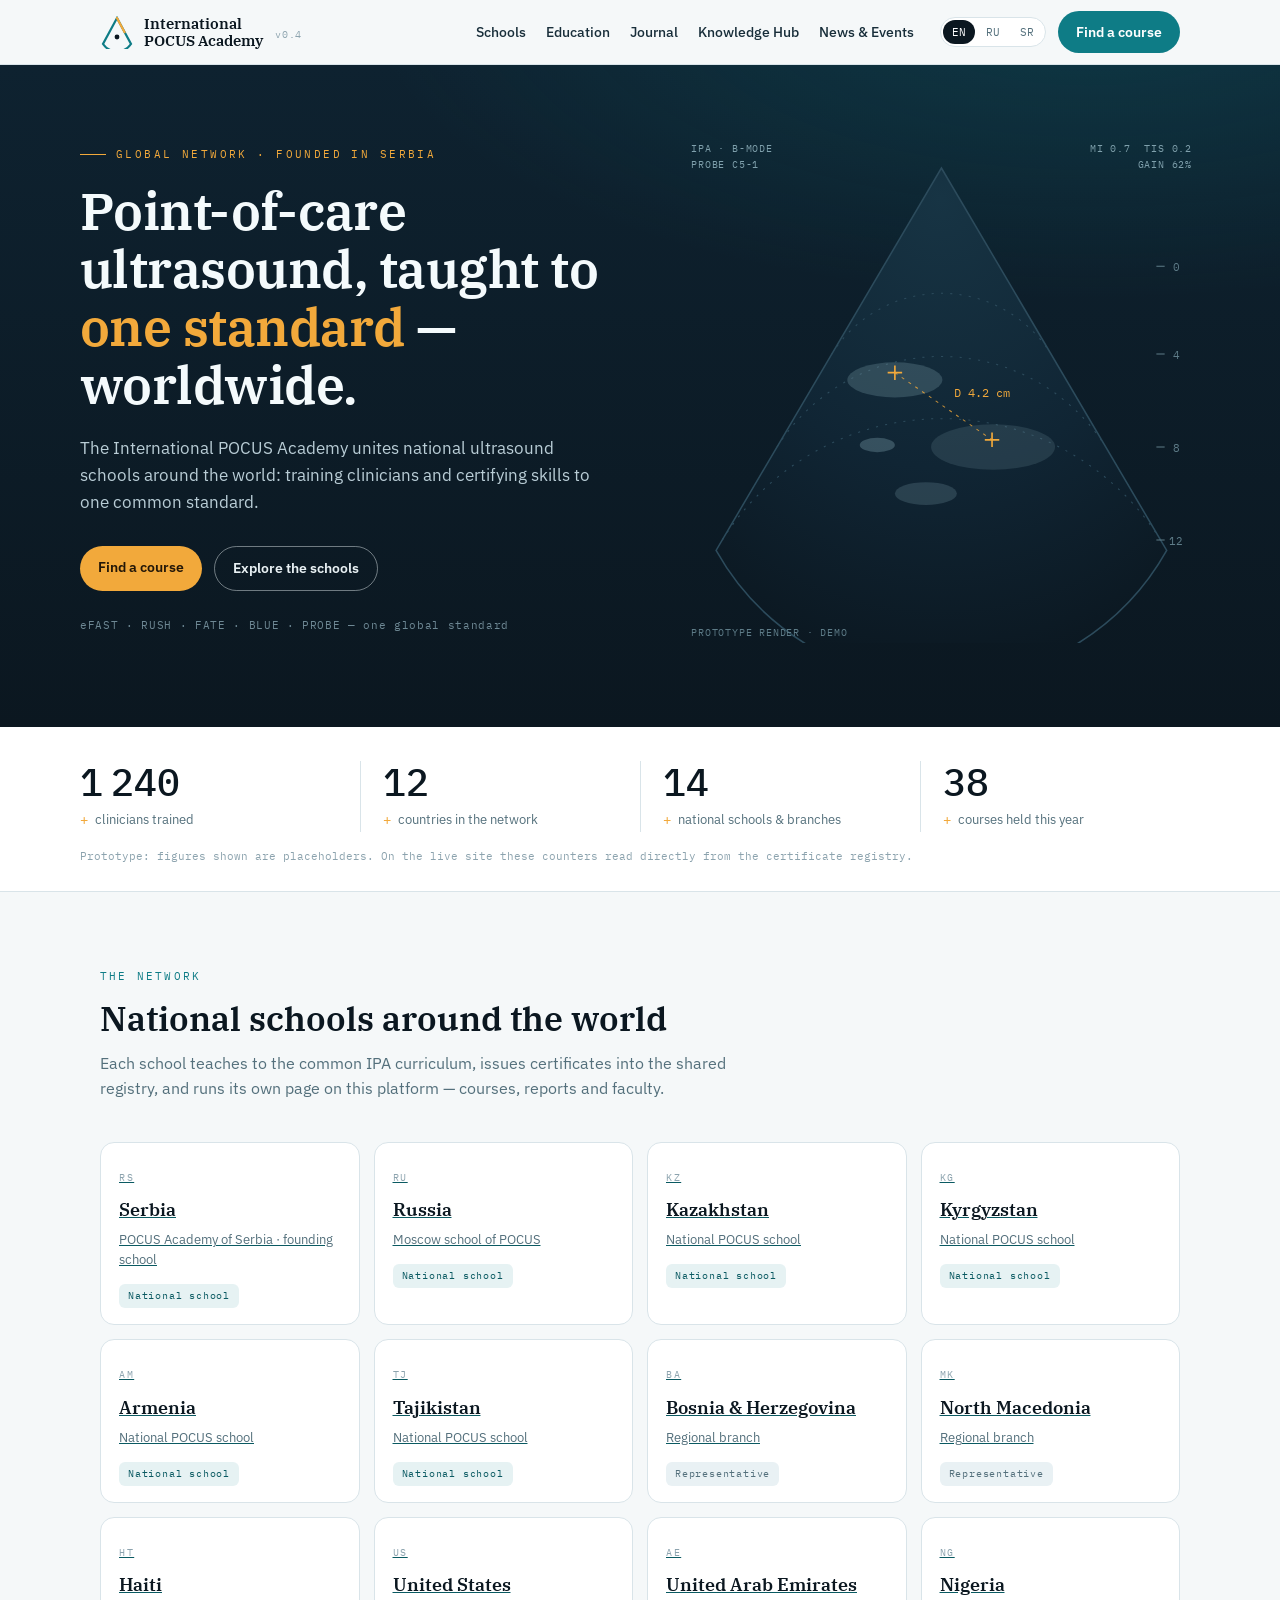
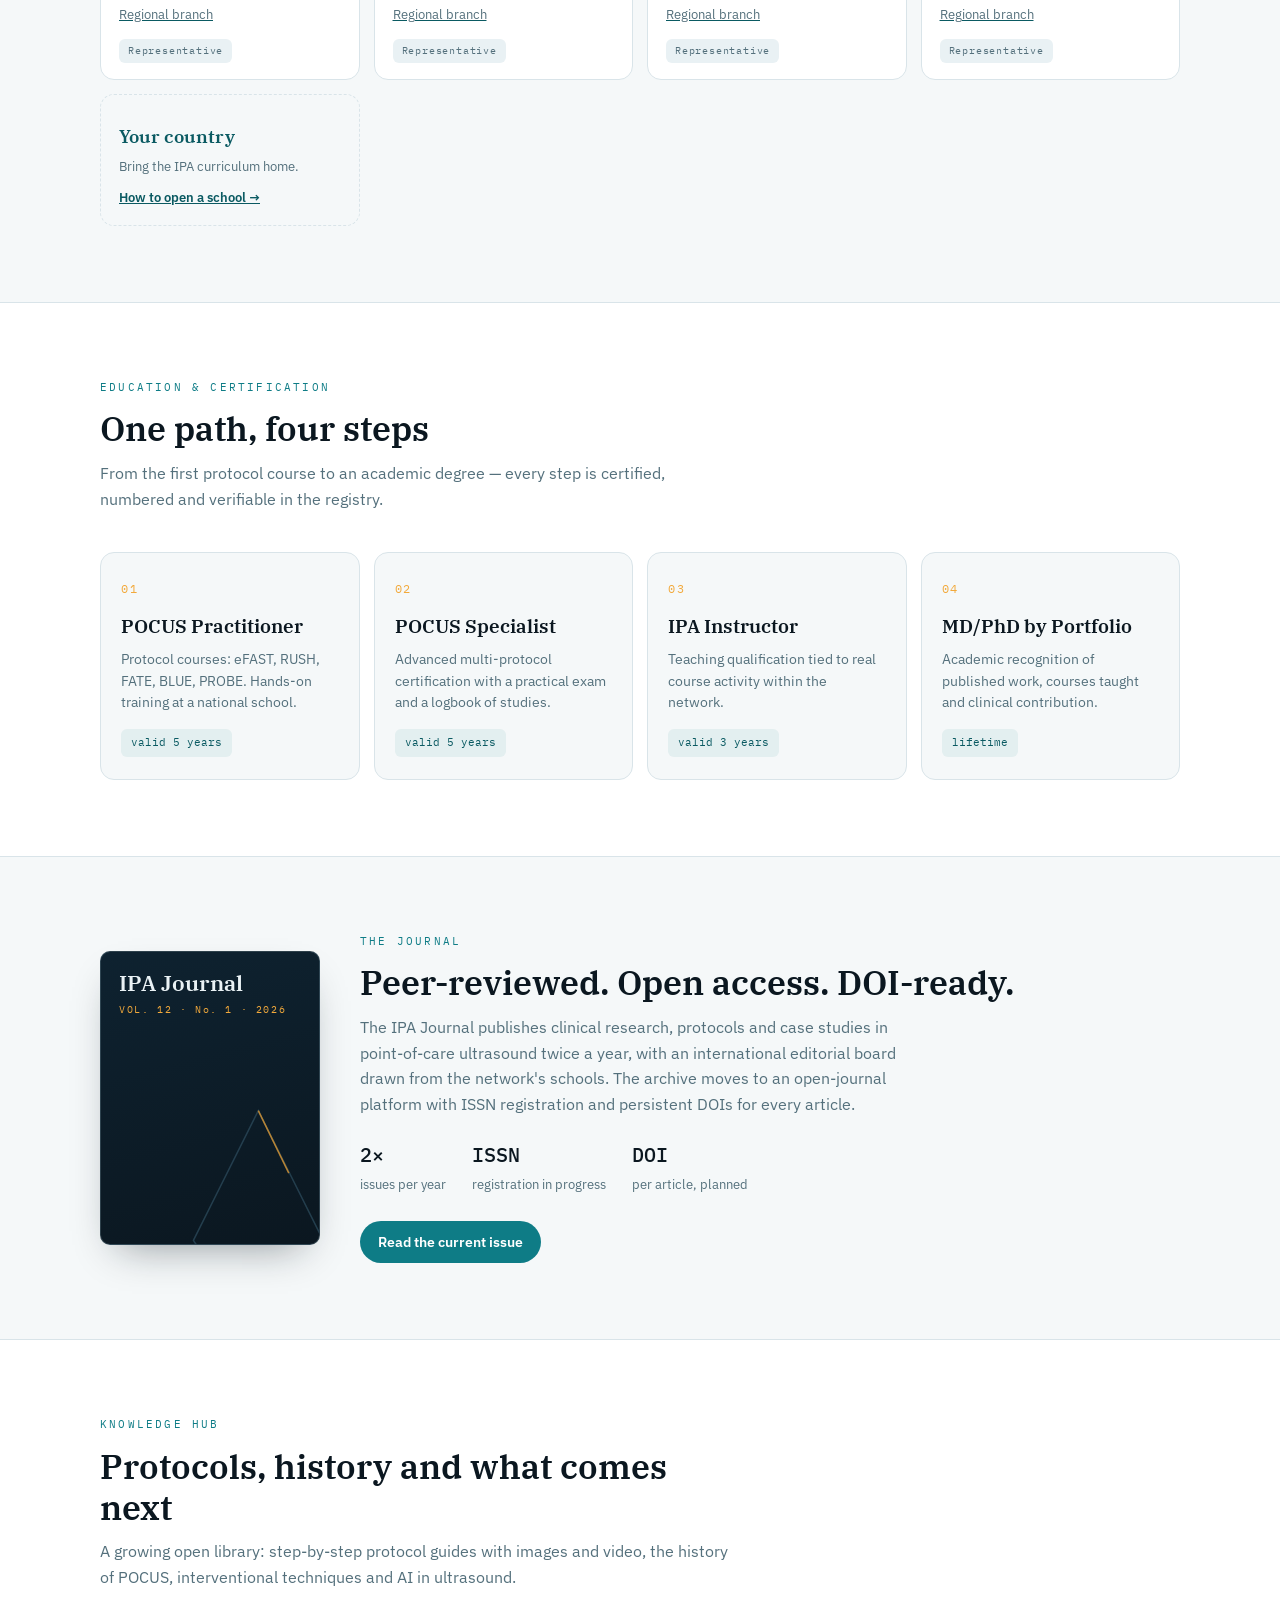
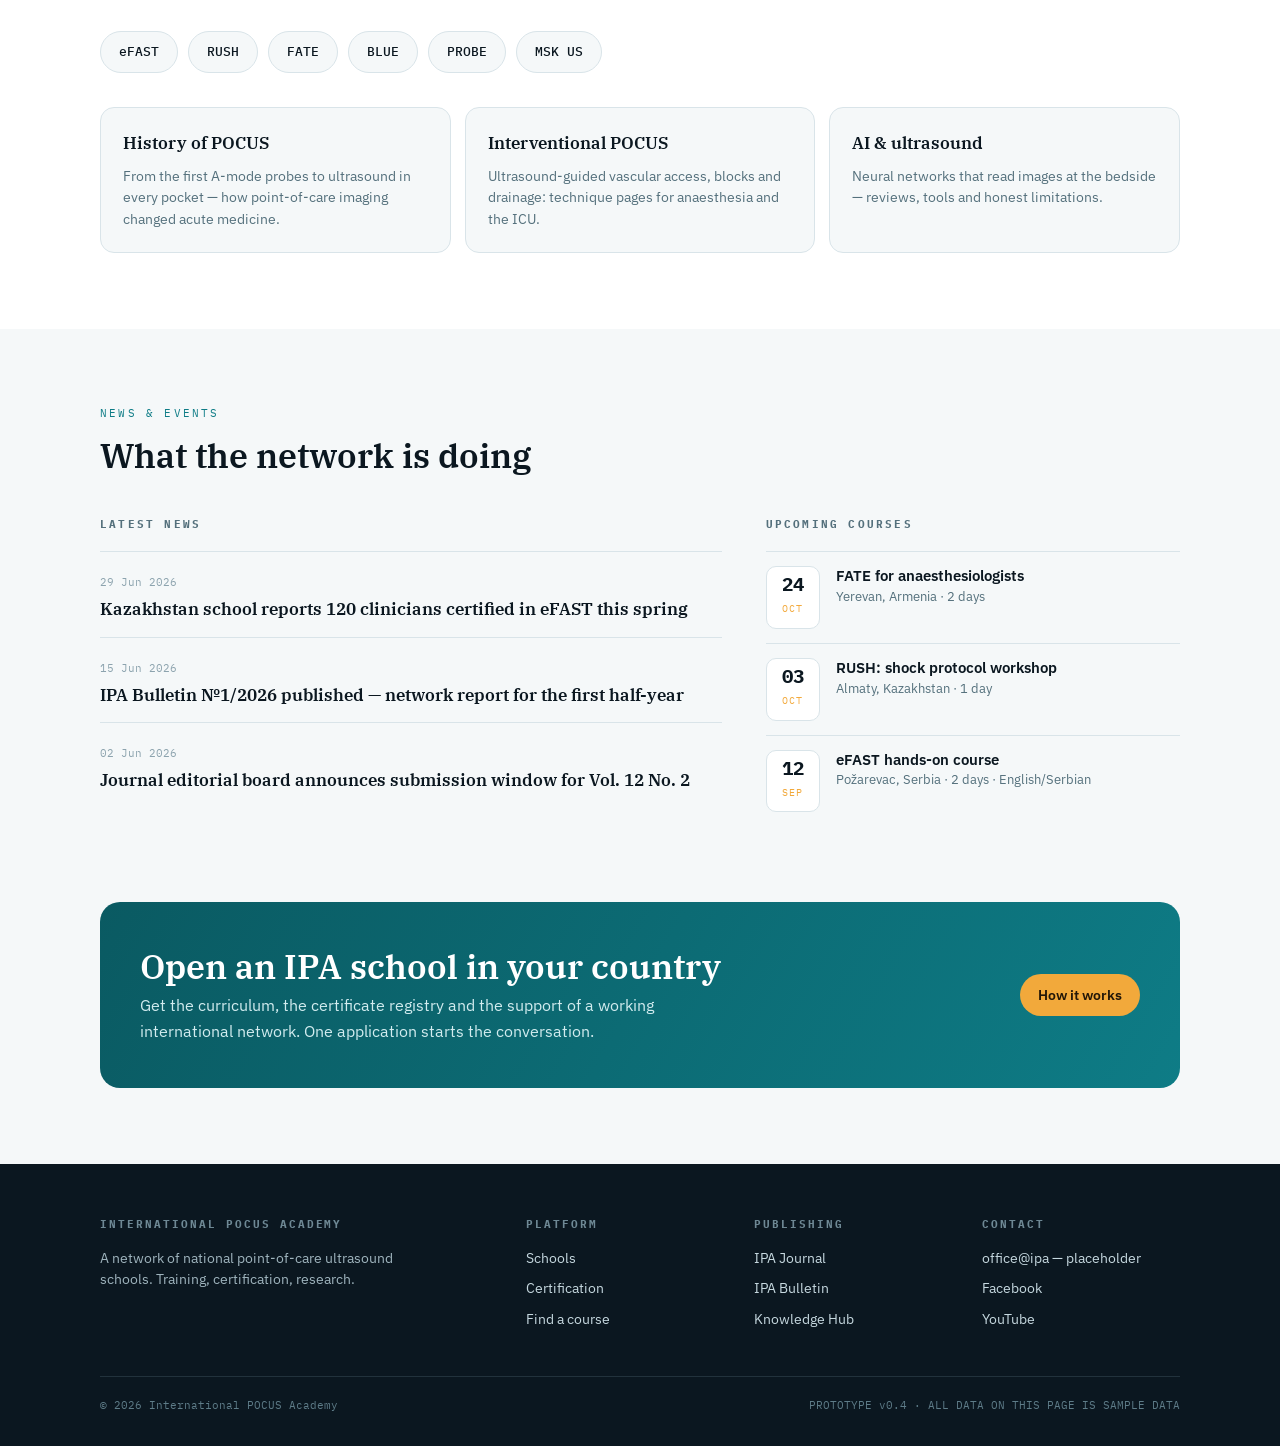
==== commit b45b88d2: "Add files via upload" ====
--- a/index.html
+++ b/index.html
@@ -461,7 +461,7 @@
       <p data-i="net_p">Each school teaches to the common IPA curriculum, issues certificates into the shared registry, and runs its own page on this platform — courses, reports and faculty.</p>
     </div>
     <div class="grid-schools">
-      <a class="school" href="#"><span class="cc mono">RS</span><h3 data-i="c_rs">Serbia</h3><p data-i="c_rs_d">POCUS Academy of Serbia · founding school</p><span class="tag nat" data-i="tag_nat">National school</span></a>
+      <a class="school" href="serbia.html"><span class="cc mono">RS</span><h3 data-i="c_rs">Serbia</h3><p data-i="c_rs_d">POCUS Academy of Serbia · founding school</p><span class="tag nat" data-i="tag_nat">National school</span></a>
       <a class="school" href="#"><span class="cc mono">RU</span><h3 data-i="c_ru">Russia</h3><p data-i="c_ru_d">Moscow school of POCUS</p><span class="tag nat" data-i="tag_nat">National school</span></a>
       <a class="school" href="#"><span class="cc mono">KZ</span><h3 data-i="c_kz">Kazakhstan</h3><p data-i="c_nat_d">National POCUS school</p><span class="tag nat" data-i="tag_nat">National school</span></a>
       <a class="school" href="#"><span class="cc mono">KG</span><h3 data-i="c_kg">Kyrgyzstan</h3><p data-i="c_nat_d">National POCUS school</p><span class="tag nat" data-i="tag_nat">National school</span></a>
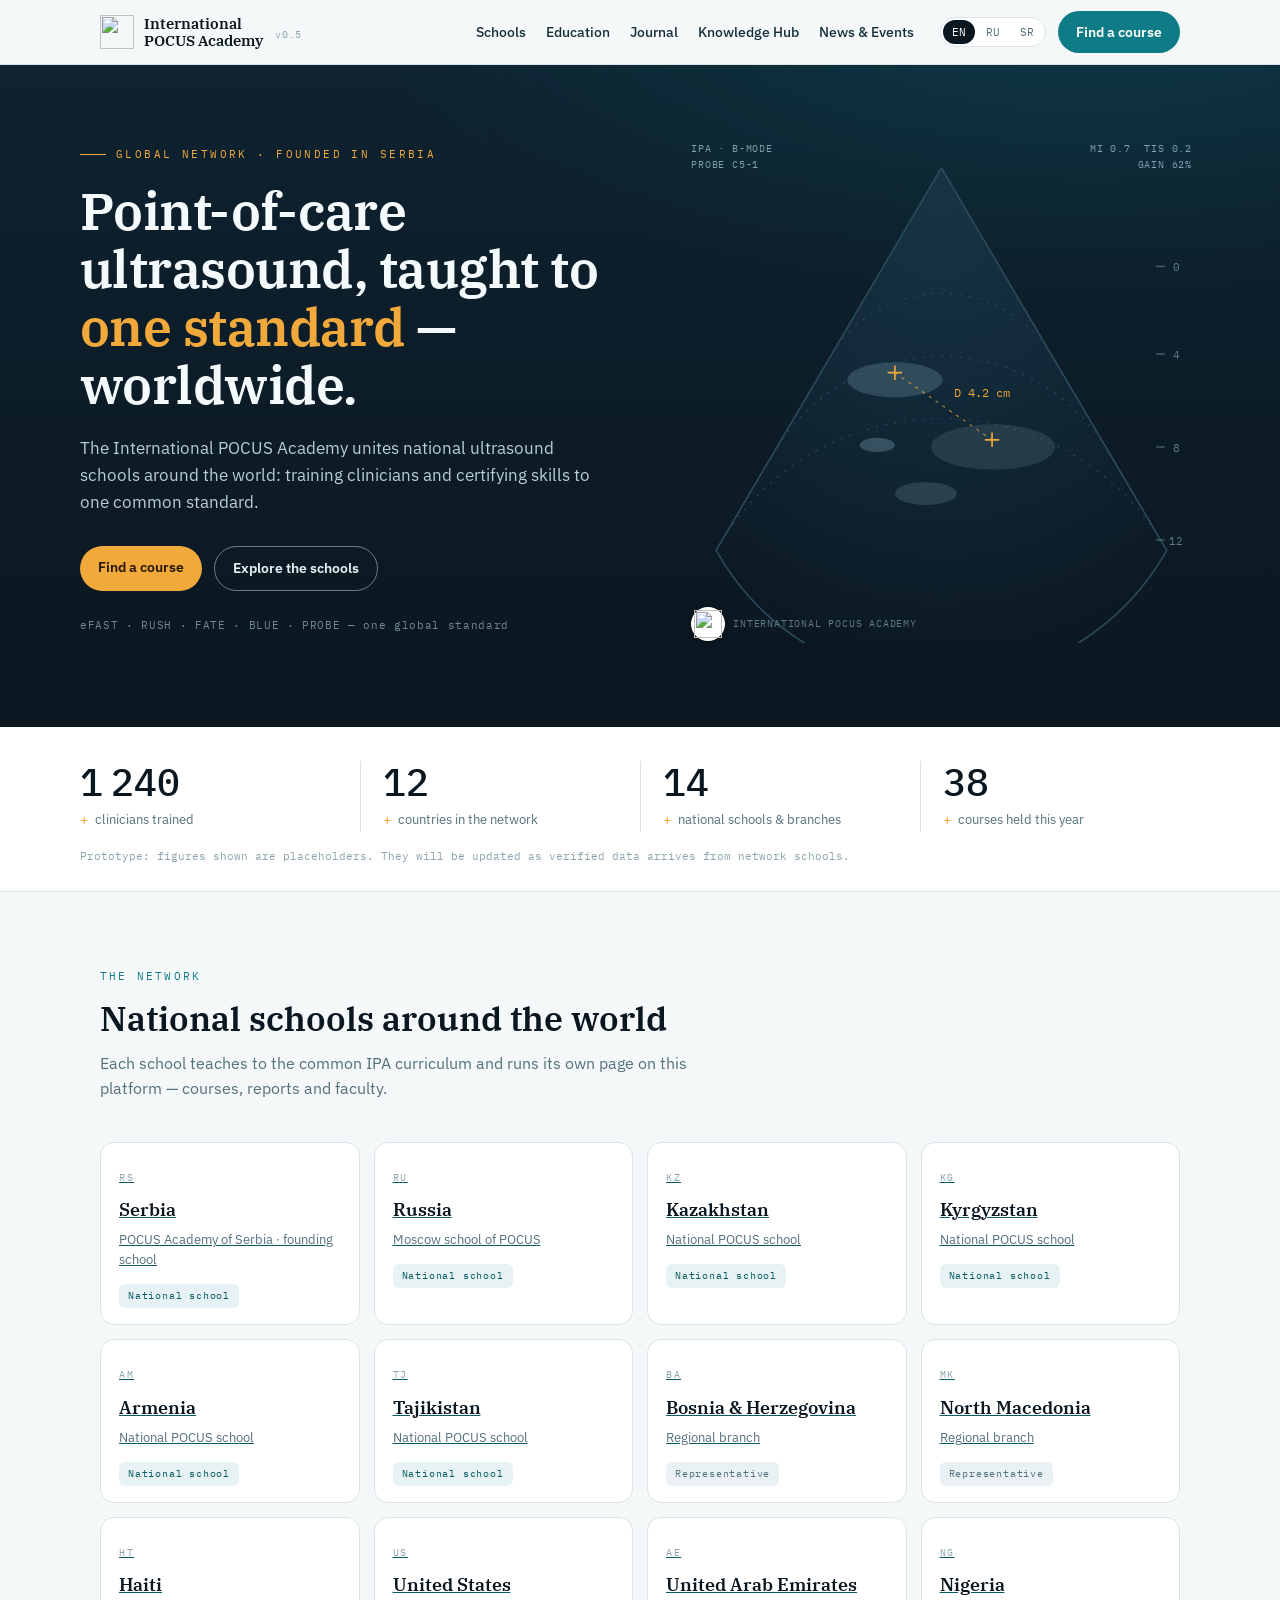
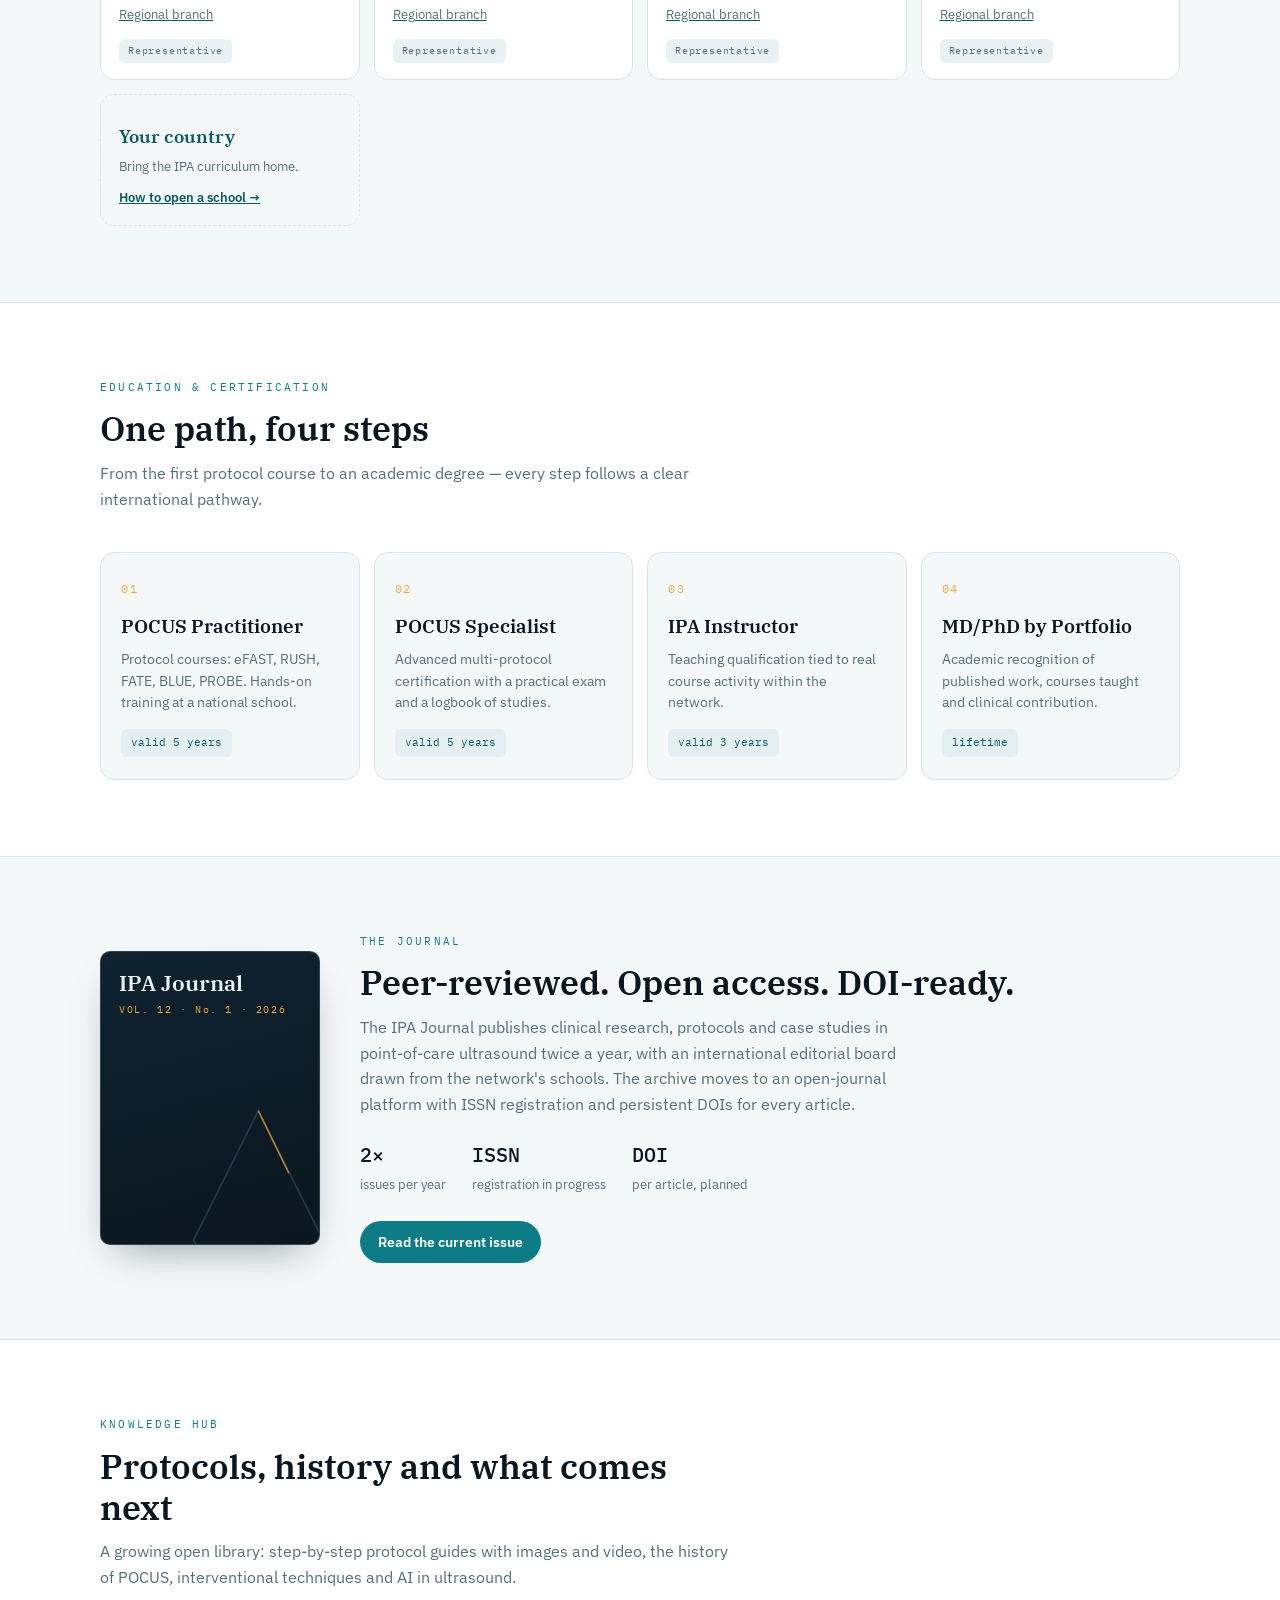
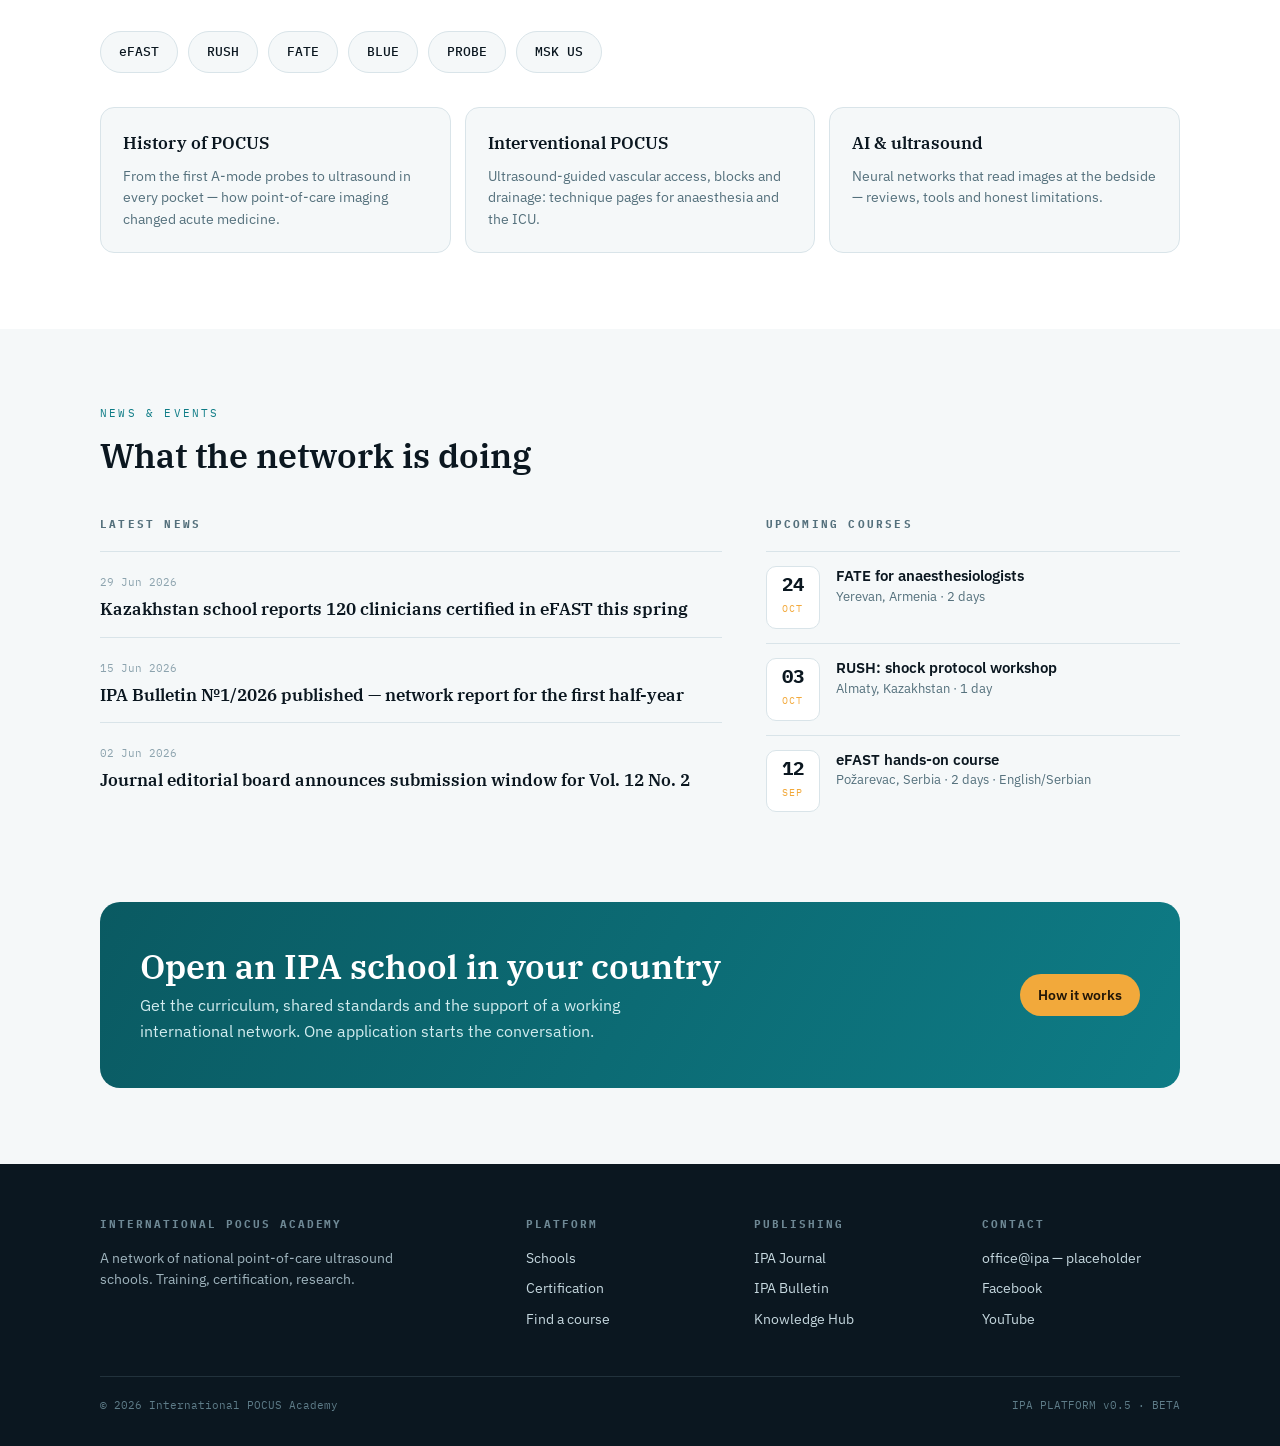
==== commit 17ef5171: "Publish cleaned v0.5 homepage" ====
--- a/index.html
+++ b/index.html
@@ -34,8 +34,9 @@
 <head>
 <meta charset="UTF-8">
 <meta name="viewport" content="width=device-width, initial-scale=1.0">
-<title>International POCUS Academy — Prototype v0.2</title>
-<meta name="description" content="The global network of point-of-care ultrasound schools. Training, certification and instant certificate verification.">
+<title>International POCUS Academy</title>
+<link rel="icon" type="image/png" href="images/ipa-logo.png">
+<meta name="description" content="The global network of point-of-care ultrasound schools. Training, education, research and international collaboration.">
 <style>
 @import url('https://fonts.googleapis.com/css2?family=IBM+Plex+Serif:wght@500;600;700&family=IBM+Plex+Sans:ital,wght@0,400;0,500;0,600;1,400&family=IBM+Plex+Mono:wght@400;500&display=swap');
 
@@ -335,13 +336,9 @@
 <header class="top">
   <div class="wrap top-in">
     <a class="brand" href="#top" aria-label="International POCUS Academy — home">
-      <svg class="brand-mark" viewBox="0 0 34 34" aria-hidden="true">
-        <path d="M17 3 L31 29 A17 17 0 0 1 3 29 Z" fill="none" stroke="#0E7C86" stroke-width="2.2"/>
-        <path d="M17 3 L24.6 17.2" stroke="#F2A93B" stroke-width="2.2" stroke-linecap="round"/>
-        <circle cx="17" cy="22" r="2.4" fill="#0B1720"/>
-      </svg>
+      <img class="brand-mark" src="images/ipa-logo.png" alt="">
       <span class="brand-name">International<br>POCUS Academy</span>
-      <span class="ver mono">v0.4</span>
+      <span class="ver mono">v0.5</span>
     </a>
 
     <button class="burger" aria-label="Menu" aria-expanded="false" onclick="toggleNav(this)">
@@ -385,7 +382,7 @@
     <div class="scan" role="img" aria-label="Stylised ultrasound sector scan">
       <div class="hud tl">IPA&nbsp;· B-MODE<br>PROBE&nbsp;C5-1</div>
       <div class="hud tr">MI&nbsp;0.7&nbsp;&nbsp;TIS&nbsp;0.2<br>GAIN&nbsp;62%</div>
-      <div class="hud bl">PROTOTYPE&nbsp;RENDER&nbsp;·&nbsp;DEMO</div>
+      <div class="hud bl" style="display:flex;align-items:center;gap:8px"><span style="display:inline-flex;width:34px;height:34px;background:#fff;border-radius:50%;padding:3px;box-shadow:0 2px 10px rgba(0,0,0,.45)"><img src="images/ipa-logo.png" alt="" style="width:100%;height:100%"></span>INTERNATIONAL&nbsp;POCUS&nbsp;ACADEMY</div>
       <svg viewBox="0 0 500 490" aria-hidden="true">
         <defs>
           <radialGradient id="fade" cx="50%" cy="6%" r="95%">
@@ -447,7 +444,7 @@
     <div class="ro"><b class="count" data-to="12">0</b><span data-i="ro2">countries in the network</span></div>
     <div class="ro"><b class="count" data-to="14">0</b><span data-i="ro3">national schools &amp; branches</span></div>
     <div class="ro"><b class="count" data-to="38">0</b><span data-i="ro4">courses held this year</span></div>
-    <div class="ro-note mono" data-i="ro_note">Prototype: figures shown are placeholders. On the live site these counters read directly from the certificate registry.</div>
+    <div class="ro-note mono" data-i="ro_note">Prototype: figures shown are placeholders. They will be updated as verified data arrives from network schools.</div>
   </div>
 </div>
 
@@ -458,7 +455,7 @@
     <div class="sec-head">
       <div class="kicker" data-i="net_kick">The network</div>
       <h2 data-i="net_h2">National schools around the world</h2>
-      <p data-i="net_p">Each school teaches to the common IPA curriculum, issues certificates into the shared registry, and runs its own page on this platform — courses, reports and faculty.</p>
+      <p data-i="net_p">Each school teaches to the common IPA curriculum and runs its own page on this platform — courses, reports and faculty.</p>
     </div>
     <div class="grid-schools">
       <a class="school" href="serbia.html"><span class="cc mono">RS</span><h3 data-i="c_rs">Serbia</h3><p data-i="c_rs_d">POCUS Academy of Serbia · founding school</p><span class="tag nat" data-i="tag_nat">National school</span></a>
@@ -488,7 +485,7 @@
     <div class="sec-head">
       <div class="kicker" data-i="edu_kick">Education &amp; certification</div>
       <h2 data-i="edu_h2">One path, four steps</h2>
-      <p data-i="edu_p">From the first protocol course to an academic degree — every step is certified, numbered and verifiable in the registry.</p>
+      <p data-i="edu_p">From the first protocol course to an academic degree — every step follows a clear international pathway.</p>
     </div>
     <div class="ladder">
       <div class="step">
@@ -592,7 +589,7 @@
     <div class="band">
       <div>
         <h2 data-i="band_h2">Open an IPA school in your country</h2>
-        <p data-i="band_p">Get the curriculum, the certificate registry and the support of a working international network. One application starts the conversation.</p>
+        <p data-i="band_p">Get the curriculum, shared standards and the support of a working international network. One application starts the conversation.</p>
       </div>
       <a class="btn btn-pulse" href="#" data-i="band_btn">How it works</a>
     </div>
@@ -628,7 +625,7 @@
     </div>
     <div class="foot-note">
       <span>© 2026 International POCUS Academy</span>
-      <span>PROTOTYPE v0.4 · ALL DATA ON THIS PAGE IS SAMPLE DATA</span>
+      <span>IPA PLATFORM v0.5 · BETA</span>
     </div>
   </div>
 </footer>
@@ -651,24 +648,16 @@
   hero_cta1:`Find a course`, hero_cta2:`Explore the schools`,
   hero_note:`eFAST · RUSH · FATE · BLUE · PROBE — one global standard`,
   ro1:`clinicians trained`, ro2:`countries in the network`, ro3:`national schools &amp; branches`, ro4:`courses held this year`,
-  ro_note:`Prototype: figures shown are placeholders. On the live site these counters read directly from the certificate registry.`,
-  v_kick:`Certificate registry`, v_h2:`Verify a certificate in ten seconds`,
-  v_p:`Every IPA certificate carries a unique number and a QR code. Scan the code — or type the number and the holder's surname — to see its status, level and validity. Try the live demo below.`,
-  v_l1:`Certificate number`, v_l2:`Holder's surname (Latin)`, v_btn:`Check certificate`,
-  v_demo:`Demo data — tap to fill:`,
-  v_empty:`The result card will appear here — with a colour-coded status: <b style="color:#7FE0B0">active</b>, <b style="color:#FFD08A">expiring</b>, <b style="color:#9FB4BD">expired</b> or <b style="color:#FF9C93">revoked</b>. Contact details are never shown.`,
-  v_fail:`<b>Certificate not found.</b> Check the number and surname, or contact the issuing school.`,
-  v_r1:`Certificate no.`, v_r2:`Issued by`, v_r3:`Issued`, v_r4:`Valid until`,
-  st_ok:`ACTIVE`, st_warn:`EXPIRING SOON`, st_off:`EXPIRED`,
+  ro_note:`Prototype: figures shown are placeholders. They will be updated as verified data arrives from network schools.`,
   net_kick:`The network`, net_h2:`National schools around the world`,
-  net_p:`Each school teaches to the common IPA curriculum, issues certificates into the shared registry, and runs its own page on this platform — courses, reports and faculty.`,
+  net_p:`Each school teaches to the common IPA curriculum and runs its own page on this platform — courses, reports and faculty.`,
   c_rs:`Serbia`, c_rs_d:`POCUS Academy of Serbia · founding school`, c_ru:`Russia`, c_ru_d:`Moscow school of POCUS`,
   c_kz:`Kazakhstan`, c_kg:`Kyrgyzstan`, c_am:`Armenia`, c_tj:`Tajikistan`, c_nat_d:`National POCUS school`,
   c_ba:`Bosnia &amp; Herzegovina`, c_mk:`North Macedonia`, c_ht:`Haiti`, c_us:`United States`, c_ae:`United Arab Emirates`, c_ng:`Nigeria`, c_rep_d:`Regional branch`,
   tag_nat:`National school`, tag_rep:`Representative`,
   join_n:`Your country`, join_d:`Bring the IPA curriculum home.`, join_a:`How to open a school →`,
   edu_kick:`Education &amp; certification`, edu_h2:`One path, four steps`,
-  edu_p:`From the first protocol course to an academic degree — every step is certified, numbered and verifiable in the registry.`,
+  edu_p:`From the first protocol course to an academic degree — every step follows a clear international pathway.`,
   s1_d:`Protocol courses: eFAST, RUSH, FATE, BLUE, PROBE. Hands-on training at a national school.`,
   s2_d:`Advanced multi-protocol certification with a practical exam and a logbook of studies.`,
   s3_d:`Teaching qualification tied to real course activity within the network.`,
@@ -691,7 +680,7 @@
   e2_m:`Oct`, e2_t:`RUSH: shock protocol workshop`, e2_p:`Almaty, Kazakhstan · 1 day`,
   e3_m:`Oct`, e3_t:`FATE for anaesthesiologists`, e3_p:`Yerevan, Armenia · 2 days`,
   band_h2:`Open an IPA school in your country`,
-  band_p:`Get the curriculum, the certificate registry and the support of a working international network. One application starts the conversation.`,
+  band_p:`Get the curriculum, shared standards and the support of a working international network. One application starts the conversation.`,
   band_btn:`How it works`,
   f_desc:`A network of national point-of-care ultrasound schools. Training, certification, research.`,
   f_plat:`Platform`, f_pub:`Publishing`, f_contact:`Contact`, f_l2:`Certification`
@@ -705,24 +694,16 @@
   hero_cta1:`Найти курс`, hero_cta2:`Школы сети`,
   hero_note:`eFAST · RUSH · FATE · BLUE · PROBE — единый мировой стандарт`,
   ro1:`обученных клиницистов`, ro2:`стран в сети`, ro3:`национальных школ и филиалов`, ro4:`курсов в этом году`,
-  ro_note:`Прототип: цифры условные. На живом сайте счётчики читаются напрямую из реестра сертификатов.`,
-  v_kick:`Реестр сертификатов`, v_h2:`Проверьте сертификат за десять секунд`,
-  v_p:`Каждый сертификат IPA имеет уникальный номер и QR-код. Отсканируйте код — или введите номер и фамилию владельца — и увидите статус, уровень и срок действия. Попробуйте демо ниже.`,
-  v_l1:`Номер сертификата`, v_l2:`Фамилия владельца (латиницей)`, v_btn:`Проверить`,
-  v_demo:`Демо-данные — нажмите, чтобы подставить:`,
-  v_empty:`Карточка результата появится здесь — со статусом: <b style="color:#7FE0B0">действует</b>, <b style="color:#FFD08A">истекает</b>, <b style="color:#9FB4BD">истёк</b> или <b style="color:#FF9C93">отозван</b>. Контактные данные никогда не показываются.`,
-  v_fail:`<b>Сертификат не найден.</b> Проверьте номер и фамилию или свяжитесь со школой, выдавшей сертификат.`,
-  v_r1:`Номер сертификата`, v_r2:`Кем выдан`, v_r3:`Дата выдачи`, v_r4:`Действителен до`,
-  st_ok:`ДЕЙСТВУЕТ`, st_warn:`СКОРО ИСТЕКАЕТ`, st_off:`ИСТЁК`,
+  ro_note:`Прототип: цифры условные. Они будут обновляться по мере получения подтверждённых данных от школ сети.`,
   net_kick:`Сеть`, net_h2:`Национальные школы по всему миру`,
-  net_p:`Каждая школа преподаёт по единой программе IPA, вносит сертификаты в общий реестр и ведёт свою страницу на платформе — курсы, отчёты, преподаватели.`,
+  net_p:`Каждая школа преподаёт по единой программе IPA и ведёт свою страницу на платформе — курсы, отчёты, преподаватели.`,
   c_rs:`Сербия`, c_rs_d:`POCUS Academy of Serbia · школа-основатель`, c_ru:`Россия`, c_ru_d:`Московская школа POCUS`,
   c_kz:`Казахстан`, c_kg:`Кыргызстан`, c_am:`Армения`, c_tj:`Таджикистан`, c_nat_d:`Национальная школа POCUS`,
   c_ba:`Босния и Герцеговина`, c_mk:`Северная Македония`, c_ht:`Гаити`, c_us:`США`, c_ae:`ОАЭ`, c_ng:`Нигерия`, c_rep_d:`Региональный филиал`,
   tag_nat:`Национальная школа`, tag_rep:`Представительство`,
   join_n:`Ваша страна`, join_d:`Принесите программу IPA домой.`, join_a:`Как открыть школу →`,
   edu_kick:`Обучение и сертификация`, edu_h2:`Один путь, четыре ступени`,
-  edu_p:`От первого курса по протоколу до академической степени — каждая ступень сертифицируется, нумеруется и проверяется в реестре.`,
+  edu_p:`От первого курса по протоколу до академической степени — каждый этап выстроен в рамках понятной международной траектории.`,
   s1_d:`Протокольные курсы eFAST, RUSH, FATE, BLUE, PROBE. Практическое обучение в национальной школе.`,
   s2_d:`Продвинутая мультипротокольная сертификация с практическим экзаменом и логбуком исследований.`,
   s3_d:`Преподавательская квалификация, привязанная к реальной активности в сети.`,
@@ -745,7 +726,7 @@
   e2_m:`окт`, e2_t:`RUSH: воркшоп по протоколу шока`, e2_p:`Алматы, Казахстан · 1 день`,
   e3_m:`окт`, e3_t:`FATE для анестезиологов`, e3_p:`Ереван, Армения · 2 дня`,
   band_h2:`Откройте школу IPA в своей стране`,
-  band_p:`Получите программу, реестр сертификатов и поддержку работающей международной сети. Всё начинается с одной заявки.`,
+  band_p:`Получите программу, общие стандарты и поддержку работающей международной сети. Всё начинается с одной заявки.`,
   band_btn:`Как это работает`,
   f_desc:`Сеть национальных школ ультразвуковой диагностики point-of-care. Обучение, сертификация, исследования.`,
   f_plat:`Платформа`, f_pub:`Издания`, f_contact:`Контакты`, f_l2:`Сертификация`
@@ -759,24 +740,16 @@
   hero_cta1:`Pronađi kurs`, hero_cta2:`Istražite škole`,
   hero_note:`eFAST · RUSH · FATE · BLUE · PROBE — jedan globalni standard`,
   ro1:`obučenih kliničara`, ro2:`zemalja u mreži`, ro3:`nacionalnih škola i ogranaka`, ro4:`kurseva ove godine`,
-  ro_note:`Prototip: prikazane cifre su primeri. Na živom sajtu brojači se čitaju direktno iz registra sertifikata.`,
-  v_kick:`Registar sertifikata`, v_h2:`Proverite sertifikat za deset sekundi`,
-  v_p:`Svaki IPA sertifikat nosi jedinstveni broj i QR kod. Skenirajte kod — ili unesite broj i prezime vlasnika — i vidite status, nivo i rok važenja. Isprobajte demo ispod.`,
-  v_l1:`Broj sertifikata`, v_l2:`Prezime vlasnika (latinicom)`, v_btn:`Proveri`,
-  v_demo:`Demo podaci — dodirnite da popunite:`,
-  v_empty:`Kartica rezultata pojaviće se ovde — sa statusom u boji: <b style="color:#7FE0B0">aktivan</b>, <b style="color:#FFD08A">uskoro ističe</b>, <b style="color:#9FB4BD">istekao</b> ili <b style="color:#FF9C93">povučen</b>. Kontakt podaci se nikada ne prikazuju.`,
-  v_fail:`<b>Sertifikat nije pronađen.</b> Proverite broj i prezime ili kontaktirajte školu koja ga je izdala.`,
-  v_r1:`Broj sertifikata`, v_r2:`Izdala`, v_r3:`Datum izdavanja`, v_r4:`Važi do`,
-  st_ok:`AKTIVAN`, st_warn:`USKORO ISTIČE`, st_off:`ISTEKAO`,
+  ro_note:`Prototip: prikazane cifre su primeri. Biće ažurirane kako budu stizali potvrđeni podaci iz škola mreže.`,
   net_kick:`Mreža`, net_h2:`Nacionalne škole širom sveta`,
-  net_p:`Svaka škola predaje po jedinstvenom IPA programu, upisuje sertifikate u zajednički registar i vodi svoju stranicu na platformi — kursevi, izveštaji, predavači.`,
+  net_p:`Svaka škola predaje po jedinstvenom IPA programu i vodi svoju stranicu na platformi — kursevi, izveštaji i predavači.`,
   c_rs:`Srbija`, c_rs_d:`POCUS Academy of Serbia · osnivačka škola`, c_ru:`Rusija`, c_ru_d:`Moskovska POCUS škola`,
   c_kz:`Kazahstan`, c_kg:`Kirgistan`, c_am:`Jermenija`, c_tj:`Tadžikistan`, c_nat_d:`Nacionalna POCUS škola`,
   c_ba:`Bosna i Hercegovina`, c_mk:`Severna Makedonija`, c_ht:`Haiti`, c_us:`SAD`, c_ae:`Ujedinjeni Arapski Emirati`, c_ng:`Nigerija`, c_rep_d:`Regionalni ogranak`,
   tag_nat:`Nacionalna škola`, tag_rep:`Predstavništvo`,
   join_n:`Vaša zemlja`, join_d:`Donesite IPA program u svoju zemlju.`, join_a:`Kako otvoriti školu →`,
   edu_kick:`Edukacija i sertifikacija`, edu_h2:`Jedan put, četiri koraka`,
-  edu_p:`Od prvog kursa protokola do akademskog zvanja — svaki korak je sertifikovan, numerisan i proverljiv u registru.`,
+  edu_p:`Od prvog kursa protokola do akademskog zvanja — svaki korak prati jasan međunarodni put.`,
   s1_d:`Kursevi protokola eFAST, RUSH, FATE, BLUE, PROBE. Praktična obuka u nacionalnoj školi.`,
   s2_d:`Napredna multiprotokolska sertifikacija sa praktičnim ispitom i dnevnikom pregleda.`,
   s3_d:`Nastavna kvalifikacija vezana za stvarnu aktivnost u mreži.`,
@@ -799,7 +772,7 @@
   e2_m:`okt`, e2_t:`RUSH: radionica protokola šoka`, e2_p:`Almati, Kazahstan · 1 dan`,
   e3_m:`okt`, e3_t:`FATE za anesteziologe`, e3_p:`Jerevan, Jermenija · 2 dana`,
   band_h2:`Otvorite IPA školu u svojoj zemlji`,
-  band_p:`Dobijate program, registar sertifikata i podršku aktivne međunarodne mreže. Sve počinje jednom prijavom.`,
+  band_p:`Dobijate program, zajedničke standarde i podršku aktivne međunarodne mreže. Sve počinje jednom prijavom.`,
   band_btn:`Kako funkcioniše`,
   f_desc:`Mreža nacionalnih škola point-of-care ultrazvuka. Obuka, sertifikacija, istraživanje.`,
   f_plat:`Platforma`, f_pub:`Izdavaštvo`, f_contact:`Kontakt`, f_l2:`Sertifikacija`
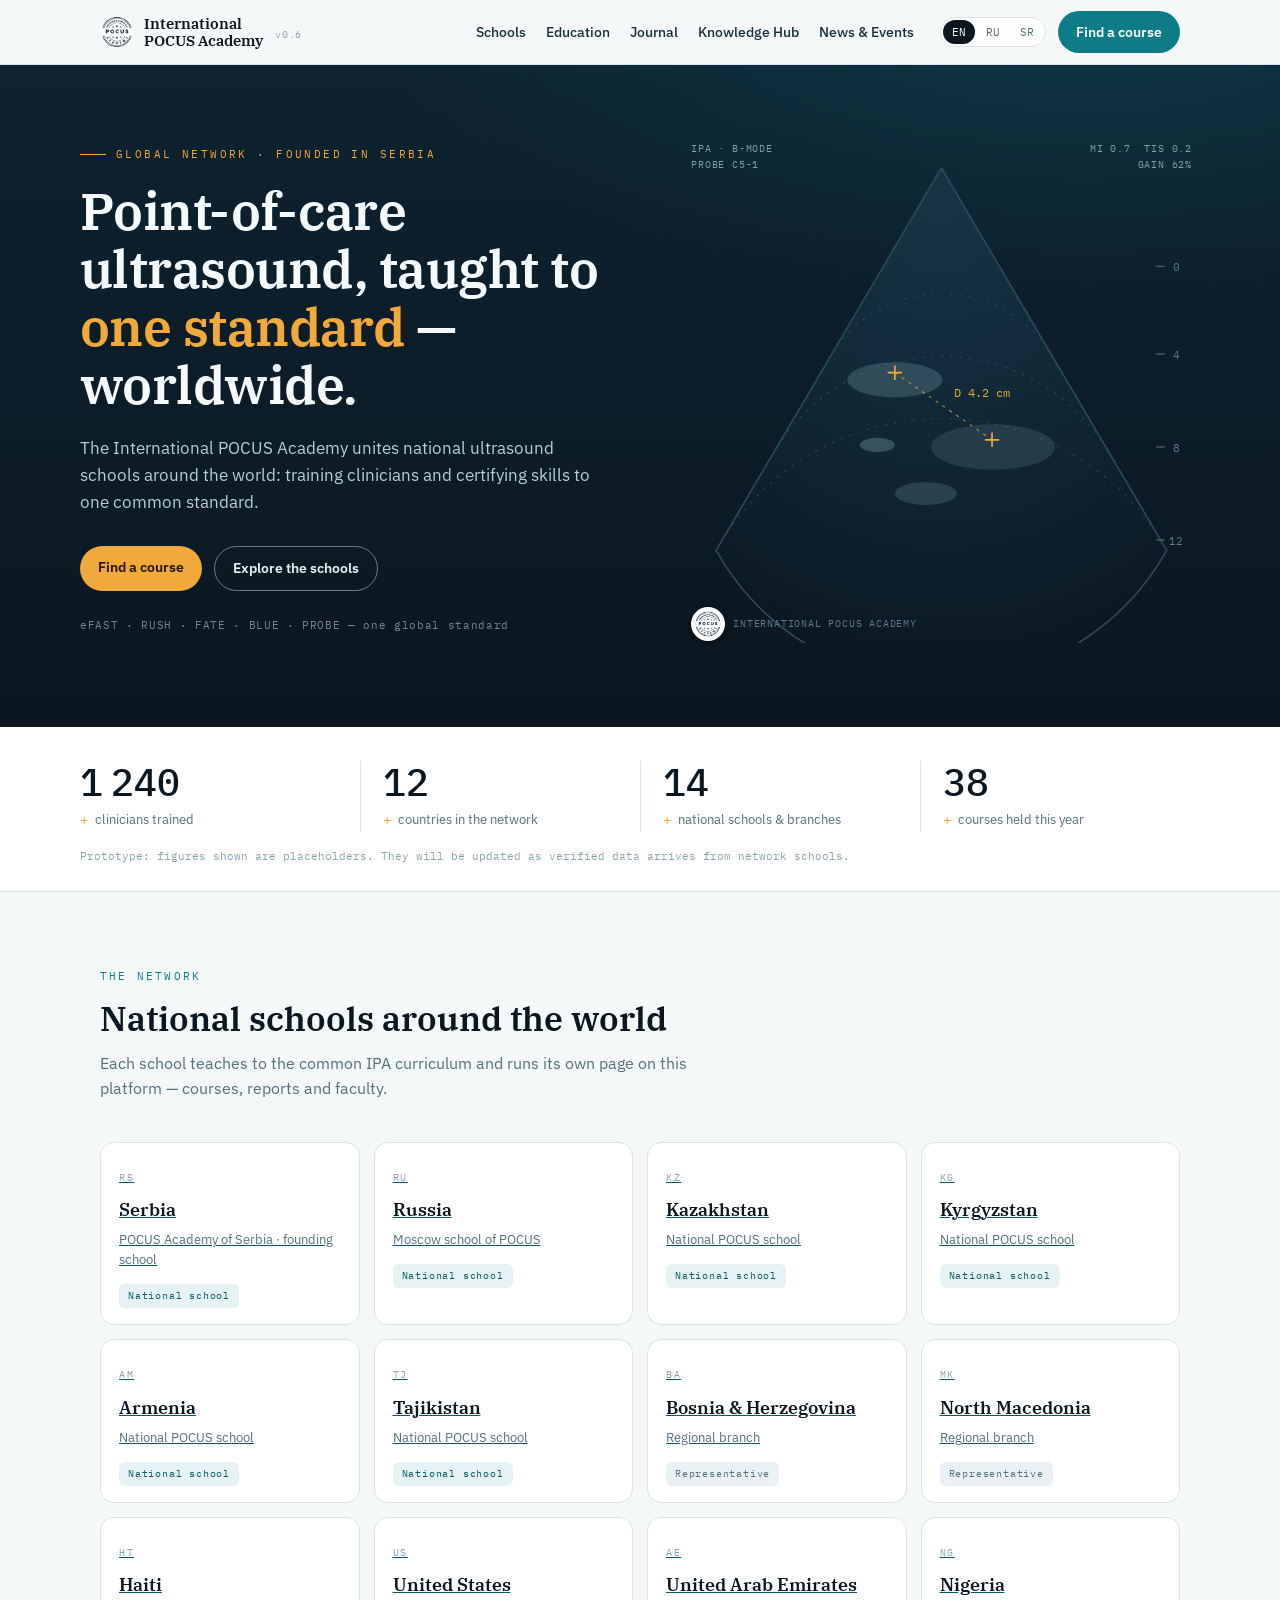
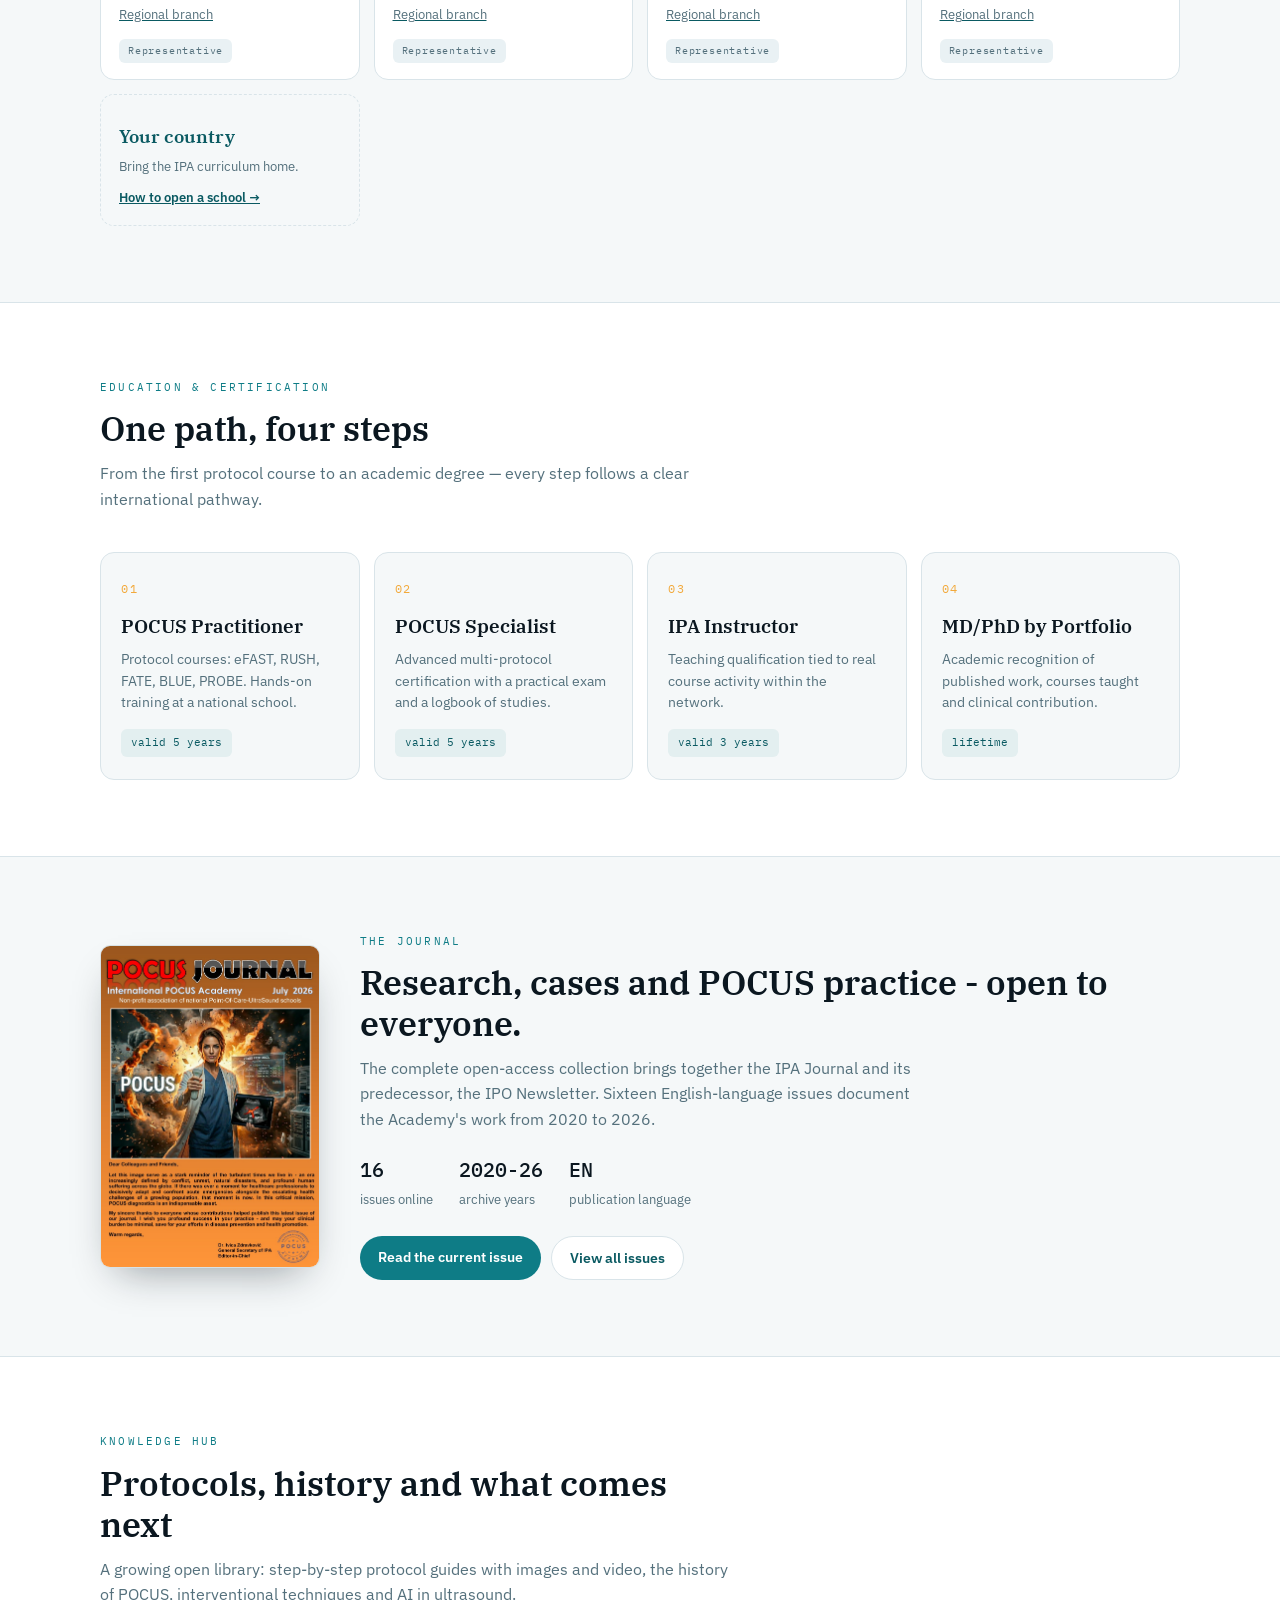
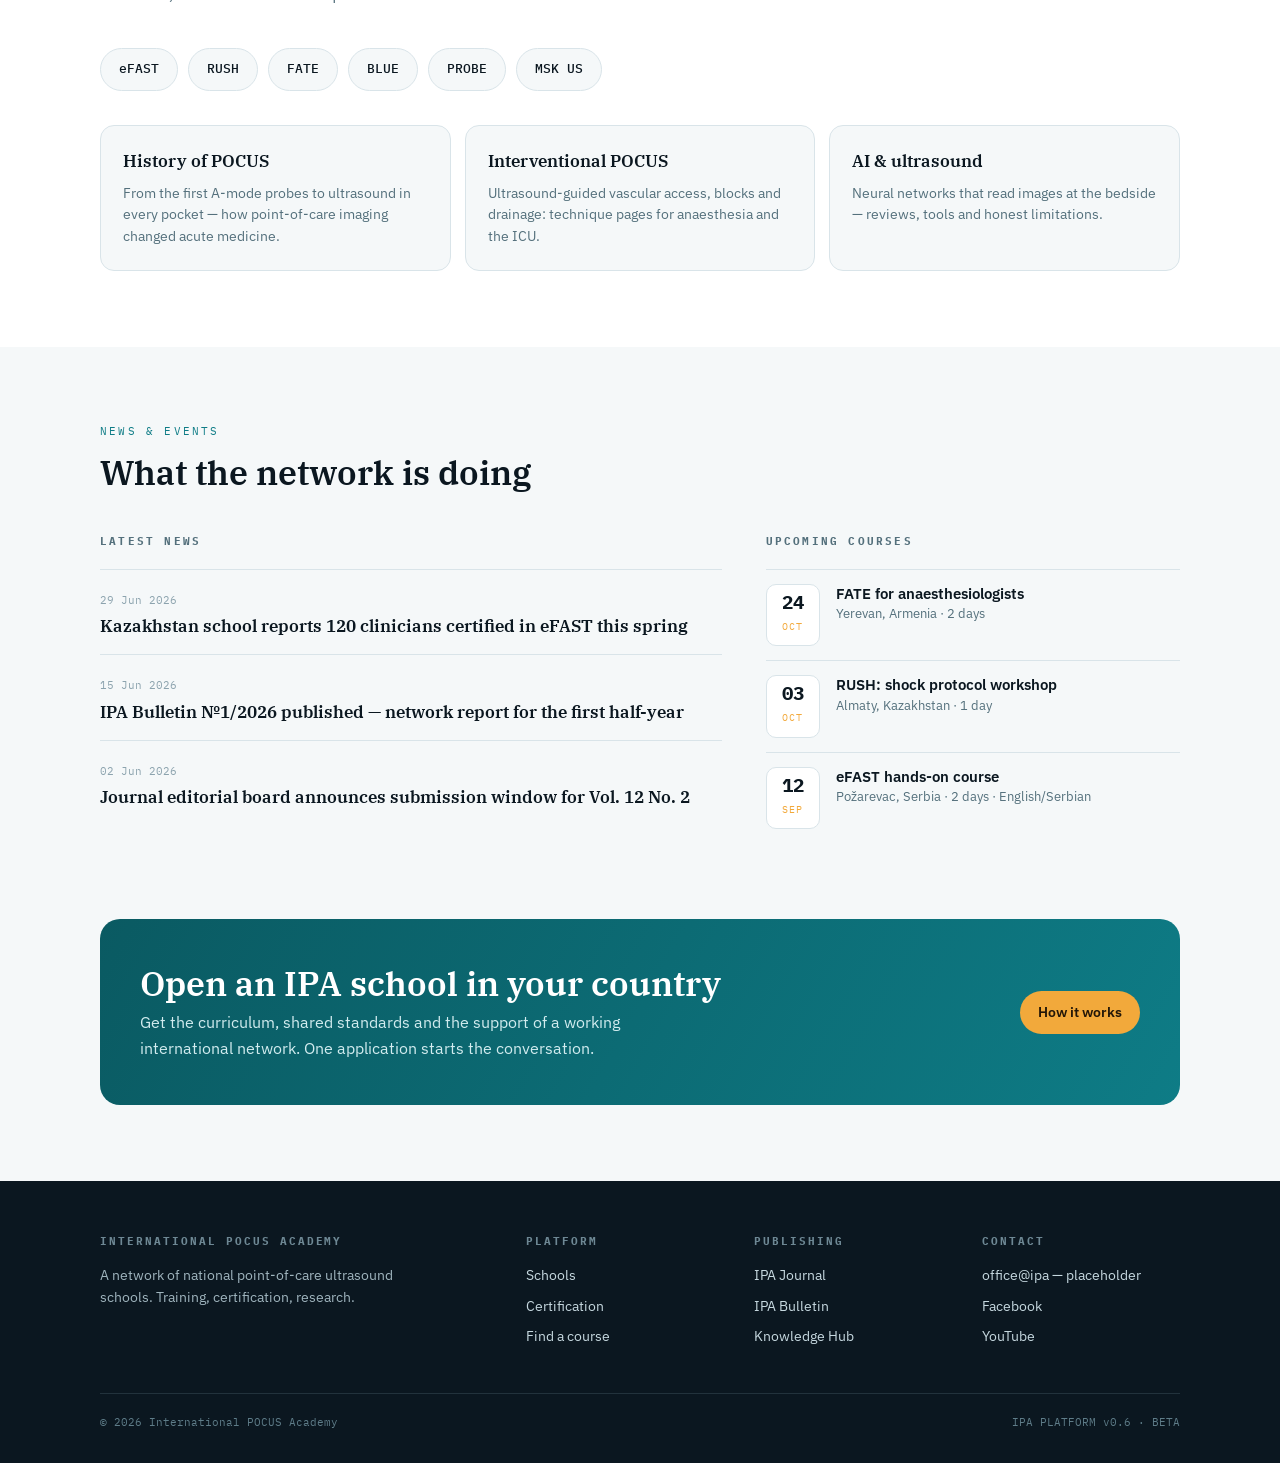
==== commit 805fa23e: "Publish IPA journal archive" ====
--- a/index.html
+++ b/index.html
@@ -263,6 +263,8 @@
 .cover .jt{font-family:'IBM Plex Serif',serif;font-size:22px;font-weight:600;line-height:1.15}
 .cover .jm{font-family:'IBM Plex Mono',monospace;font-size:10px;color:var(--pulse);letter-spacing:.16em;margin-top:6px}
 .cover svg{position:absolute;bottom:-12px;right:-16px;width:70%;opacity:.75}
+.cover.cover-real{padding:0;background:#fff;display:block;aspect-ratio:3/4.4}
+.cover-real img{width:100%;height:100%;object-fit:cover;object-position:top}
 .jfacts{display:flex;gap:26px;flex-wrap:wrap;margin-top:22px}
 .jfact b{font-family:'IBM Plex Mono',monospace;font-size:20px;font-weight:500;color:var(--ink);display:block}
 .jfact span{font-size:12.5px;color:var(--muted)}
@@ -338,7 +340,7 @@
     <a class="brand" href="#top" aria-label="International POCUS Academy — home">
       <img class="brand-mark" src="images/ipa-logo.png" alt="">
       <span class="brand-name">International<br>POCUS Academy</span>
-      <span class="ver mono">v0.5</span>
+      <span class="ver mono">v0.6</span>
     </a>
 
     <button class="burger" aria-label="Menu" aria-expanded="false" onclick="toggleNav(this)">
@@ -348,7 +350,7 @@
     <nav class="main" id="mainNav" aria-label="Main">
       <a href="#network" data-i="nav_schools">Schools</a>
       <a href="#education" data-i="nav_edu">Education</a>
-      <a href="#journal" data-i="nav_journal">Journal</a>
+      <a href="journal.html" data-i="nav_journal">Journal</a>
       <a href="#knowledge" data-i="nav_kh">Knowledge Hub</a>
       <a href="#news" data-i="nav_news">News &amp; Events</a>
     </nav>
@@ -516,24 +518,19 @@
 <section id="journal">
   <div class="wrap">
     <div class="journal-grid">
-      <div class="cover" aria-label="Journal cover — placeholder">
-        <span class="jt">IPA Journal</span>
-        <span class="jm">VOL. 12 · No. 1 · 2026</span>
-        <svg viewBox="0 0 200 200" aria-hidden="true">
-          <path d="M100 10 L185 180 A100 100 0 0 1 15 180 Z" fill="none" stroke="#2C4B5C" stroke-width="2"/>
-          <path d="M100 10 L140 92" stroke="#F2A93B" stroke-width="2"/>
-        </svg>
-      </div>
+      <a class="cover cover-real" href="journal/ipa-journal-2026-07.pdf" target="_blank" rel="noopener" aria-label="IPA Journal - July 2026">
+        <img src="images/journal/ipa-journal-2026-07.jpg" alt="IPA Journal - July 2026" loading="lazy">
+      </a>
       <div>
         <div class="kicker" data-i="j_kick">The journal</div>
-        <h2 data-i="j_h2">Peer-reviewed. Open access. DOI-ready.</h2>
-        <p style="color:var(--muted);max-width:56ch" data-i="j_p">The IPA Journal publishes clinical research, protocols and case studies in point-of-care ultrasound twice a year, with an international editorial board drawn from the network's schools. The archive moves to an open-journal platform with ISSN registration and persistent DOIs for every article.</p>
+        <h2 data-i="j_h2">Research, cases and POCUS practice - open to everyone.</h2>
+        <p style="color:var(--muted);max-width:56ch" data-i="j_p">The complete open-access collection brings together the IPA Journal and its predecessor, the IPO Newsletter. Sixteen English-language issues document the Academy's work from 2020 to 2026.</p>
         <div class="jfacts">
-          <div class="jfact"><b>2×</b><span data-i="jf1">issues per year</span></div>
-          <div class="jfact"><b>ISSN</b><span data-i="jf2">registration in progress</span></div>
-          <div class="jfact"><b>DOI</b><span data-i="jf3">per article, planned</span></div>
+          <div class="jfact"><b>16</b><span data-i="jf1">issues online</span></div>
+          <div class="jfact"><b>2020-26</b><span data-i="jf2">archive years</span></div>
+          <div class="jfact"><b>EN</b><span data-i="jf3">publication language</span></div>
         </div>
-        <p style="margin-top:24px"><a class="btn btn-teal" href="#" data-i="j_btn">Read the current issue</a></p>
+        <p style="margin-top:24px;display:flex;gap:10px;flex-wrap:wrap"><a class="btn btn-teal" href="journal/ipa-journal-2026-07.pdf" target="_blank" rel="noopener" data-i="j_btn">Read the current issue</a><a class="btn" style="border:1px solid var(--line);background:#fff;color:var(--teal-deep)" href="journal.html" data-i="j_archive">View all issues</a></p>
       </div>
     </div>
   </div>
@@ -612,7 +609,7 @@
       </div>
       <div>
         <h4 data-i="f_pub">Publishing</h4>
-        <a href="#journal">IPA Journal</a>
+        <a href="journal.html">IPA Journal</a>
         <a href="#news">IPA Bulletin</a>
         <a href="#knowledge" data-i="nav_kh">Knowledge Hub</a>
       </div>
@@ -625,7 +622,7 @@
     </div>
     <div class="foot-note">
       <span>© 2026 International POCUS Academy</span>
-      <span>IPA PLATFORM v0.5 · BETA</span>
+      <span>IPA PLATFORM v0.6 · BETA</span>
     </div>
   </div>
 </footer>
@@ -663,9 +660,9 @@
   s3_d:`Teaching qualification tied to real course activity within the network.`,
   s4_d:`Academic recognition of published work, courses taught and clinical contribution.`,
   val5:`valid 5 years`, val3:`valid 3 years`, vlife:`lifetime`,
-  j_kick:`The journal`, j_h2:`Peer-reviewed. Open access. DOI-ready.`,
-  j_p:`The IPA Journal publishes clinical research, protocols and case studies in point-of-care ultrasound twice a year, with an international editorial board drawn from the network's schools. The archive moves to an open-journal platform with ISSN registration and persistent DOIs for every article.`,
-  jf1:`issues per year`, jf2:`registration in progress`, jf3:`per article, planned`, j_btn:`Read the current issue`,
+  j_kick:`The journal`, j_h2:`Research, cases and POCUS practice - open to everyone.`,
+  j_p:`The complete open-access collection brings together the IPA Journal and its predecessor, the IPO Newsletter. Sixteen English-language issues document the Academy's work from 2020 to 2026.`,
+  jf1:`issues online`, jf2:`archive years`, jf3:`publication language`, j_btn:`Read the current issue`, j_archive:`View all issues`,
   k_kick:`Knowledge hub`, k_h2:`Protocols, history and what comes next`,
   k_p:`A growing open library: step-by-step protocol guides with images and video, the history of POCUS, interventional techniques and AI in ultrasound.`,
   t1_t:`History of POCUS`, t1_d:`From the first A-mode probes to ultrasound in every pocket — how point-of-care imaging changed acute medicine.`,
@@ -709,9 +706,9 @@
   s3_d:`Преподавательская квалификация, привязанная к реальной активности в сети.`,
   s4_d:`Академическое признание публикаций, преподавания и клинического вклада.`,
   val5:`действует 5 лет`, val3:`действует 3 года`, vlife:`бессрочно`,
-  j_kick:`Журнал`, j_h2:`Рецензируемый. Открытый доступ. Готов к DOI.`,
-  j_p:`Журнал IPA публикует клинические исследования, протоколы и клинические случаи по POCUS дважды в год; международная редколлегия формируется из школ сети. Архив переезжает на издательскую платформу с регистрацией ISSN и постоянными DOI для каждой статьи.`,
-  jf1:`выпуска в год`, jf2:`регистрация в процессе`, jf3:`для каждой статьи, в планах`, j_btn:`Читать свежий номер`,
+  j_kick:`Журнал`, j_h2:`Исследования, клинические случаи и практика POCUS - открыто для всех.`,
+  j_p:`Полная коллекция в открытом доступе объединяет журнал IPA и его предшественника - бюллетень IPO. Шестнадцать англоязычных выпусков рассказывают о работе Академии с 2020 по 2026 год.`,
+  jf1:`выпусков онлайн`, jf2:`годы архива`, jf3:`язык публикации`, j_btn:`Читать свежий номер`, j_archive:`Все выпуски`,
   k_kick:`База знаний`, k_h2:`Протоколы, история и то, что дальше`,
   k_p:`Растущая открытая библиотека: пошаговые руководства по протоколам с изображениями и видео, история POCUS, интервенционные техники и ИИ в ультразвуке.`,
   t1_t:`История POCUS`, t1_d:`От первых A-режимных датчиков до УЗИ в каждом кармане — как прикроватная визуализация изменила неотложную медицину.`,
@@ -755,9 +752,9 @@
   s3_d:`Nastavna kvalifikacija vezana za stvarnu aktivnost u mreži.`,
   s4_d:`Akademsko priznanje publikacija, nastave i kliničkog doprinosa.`,
   val5:`važi 5 godina`, val3:`važi 3 godine`, vlife:`doživotno`,
-  j_kick:`Časopis`, j_h2:`Recenziran. Otvoren pristup. Spreman za DOI.`,
-  j_p:`IPA časopis objavljuje klinička istraživanja, protokole i prikaze slučajeva iz POCUS-a dva puta godišnje; međunarodni urednički odbor čine škole mreže. Arhiva prelazi na izdavačku platformu sa ISSN registracijom i trajnim DOI brojevima za svaki članak.`,
-  jf1:`broja godišnje`, jf2:`registracija u toku`, jf3:`za svaki članak, planirano`, j_btn:`Pročitajte aktuelni broj`,
+  j_kick:`Časopis`, j_h2:`Istraživanja, prikazi slučajeva i POCUS praksa - otvoreno za sve.`,
+  j_p:`Kompletna zbirka u otvorenom pristupu objedinjuje IPA časopis i njegovog prethodnika, IPO bilten. Šesnaest brojeva na engleskom jeziku beleži rad Akademije od 2020. do 2026. godine.`,
+  jf1:`brojeva onlajn`, jf2:`godine arhive`, jf3:`jezik izdanja`, j_btn:`Pročitajte aktuelni broj`, j_archive:`Svi brojevi`,
   k_kick:`Baza znanja`, k_h2:`Protokoli, istorija i ono što sledi`,
   k_p:`Rastuća otvorena biblioteka: vodiči kroz protokole korak po korak, sa slikama i videom, istorija POCUS-a, intervencijske tehnike i veštačka inteligencija u ultrazvuku.`,
   t1_t:`Istorija POCUS-a`, t1_d:`Od prvih A-mod sondi do ultrazvuka u svakom džepu — kako je snimanje uz postelju promenilo urgentnu medicinu.`,
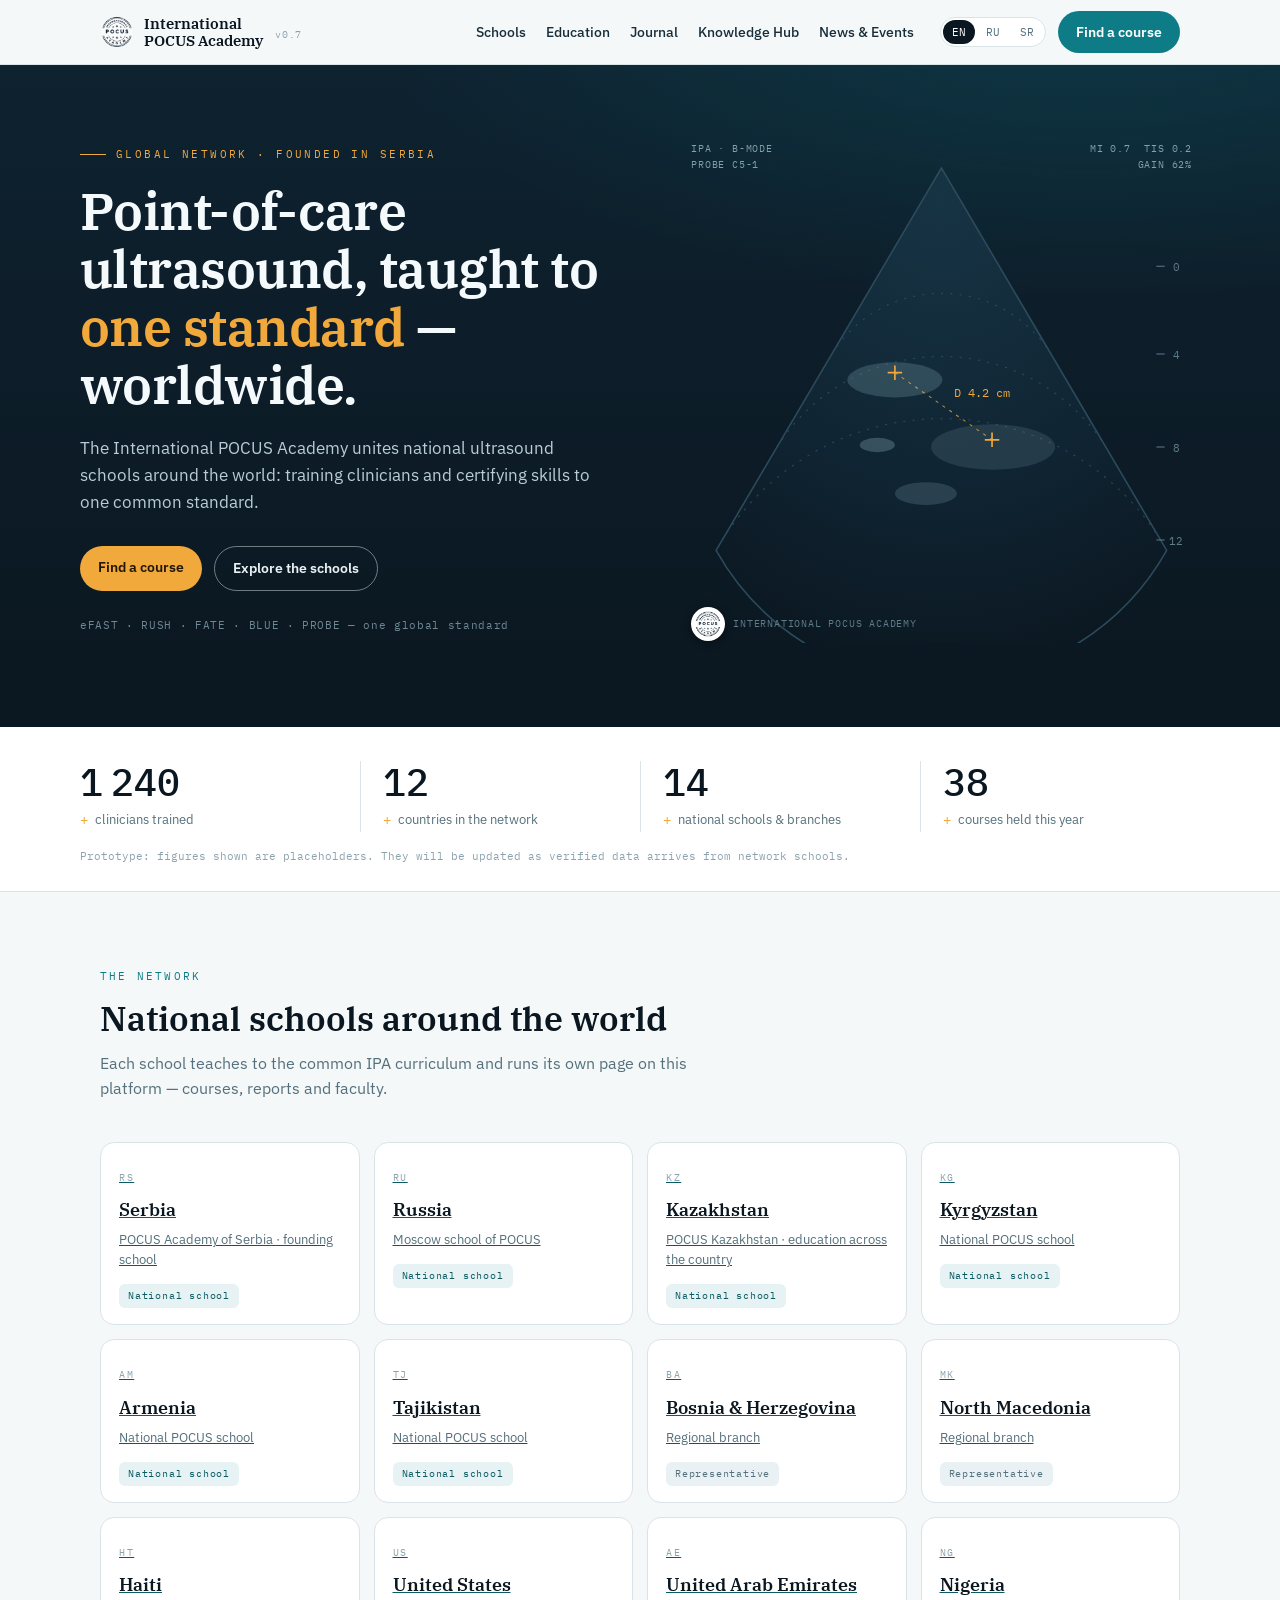
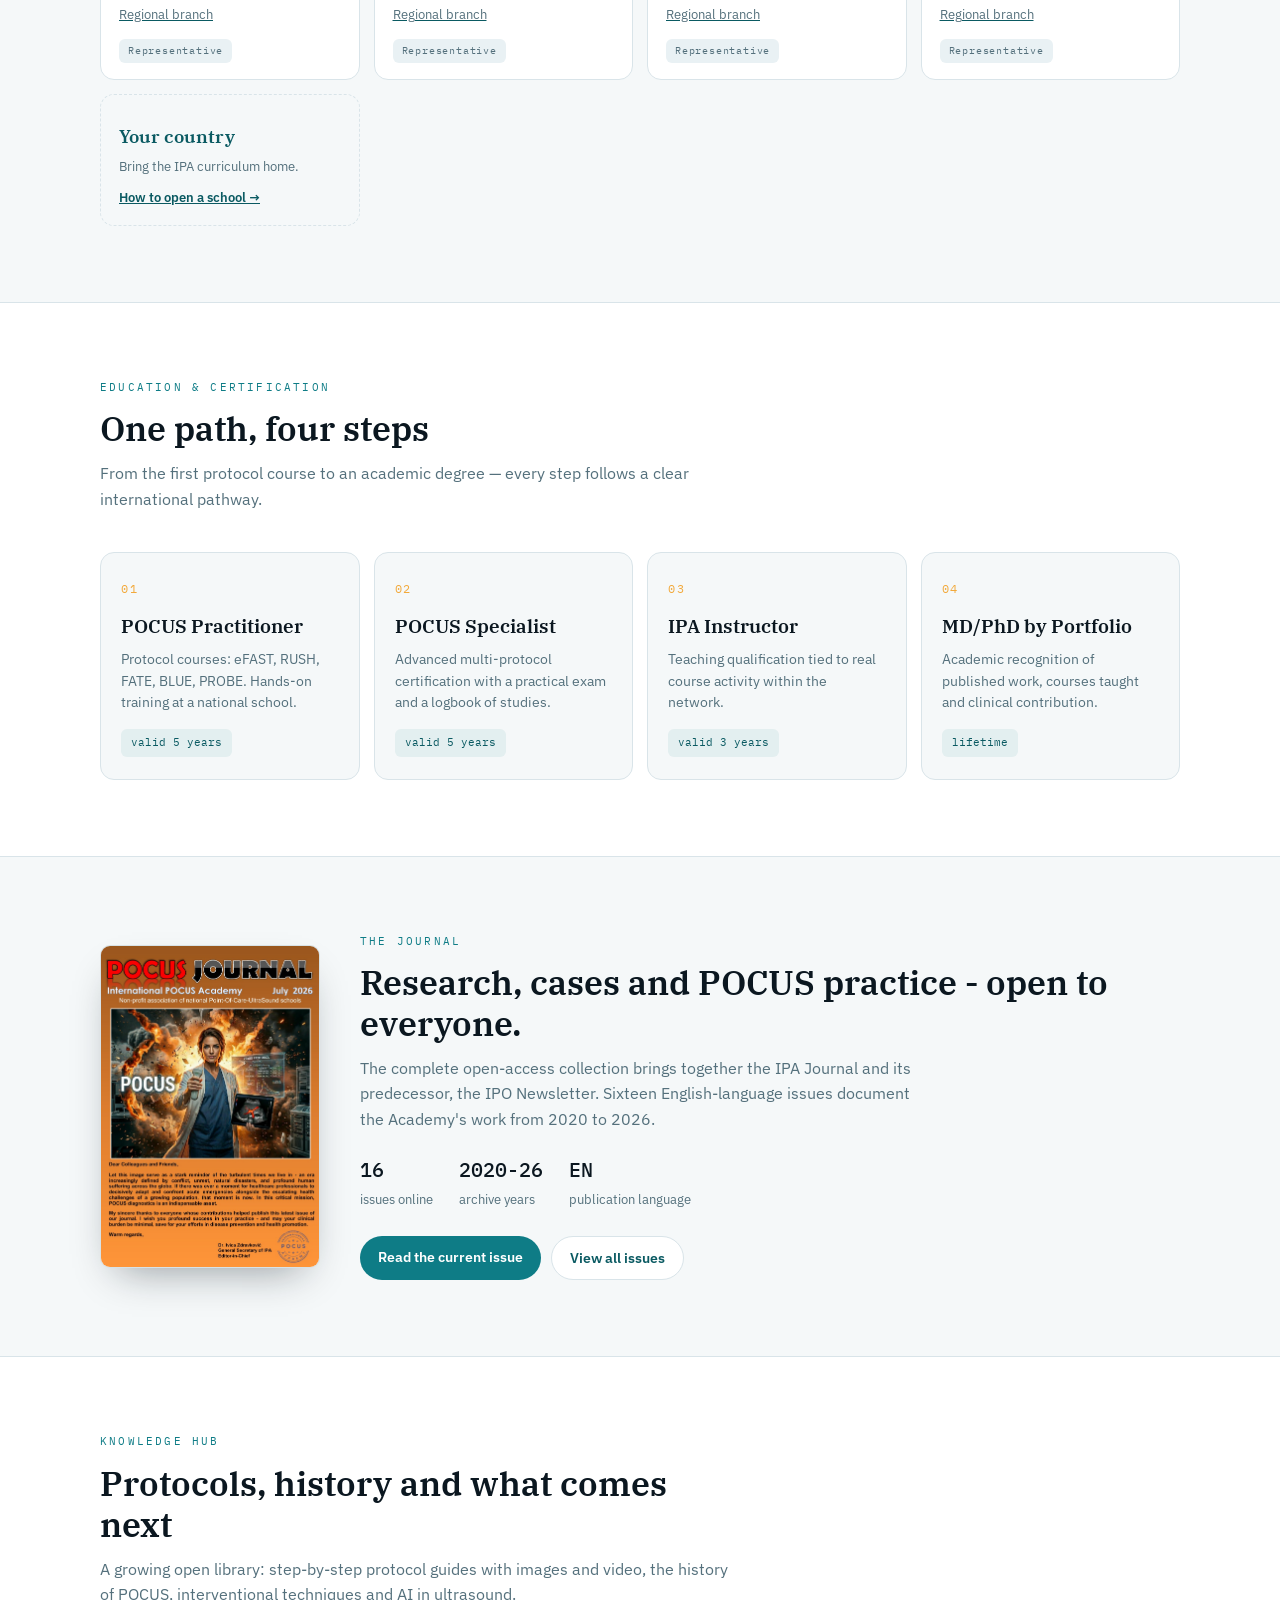
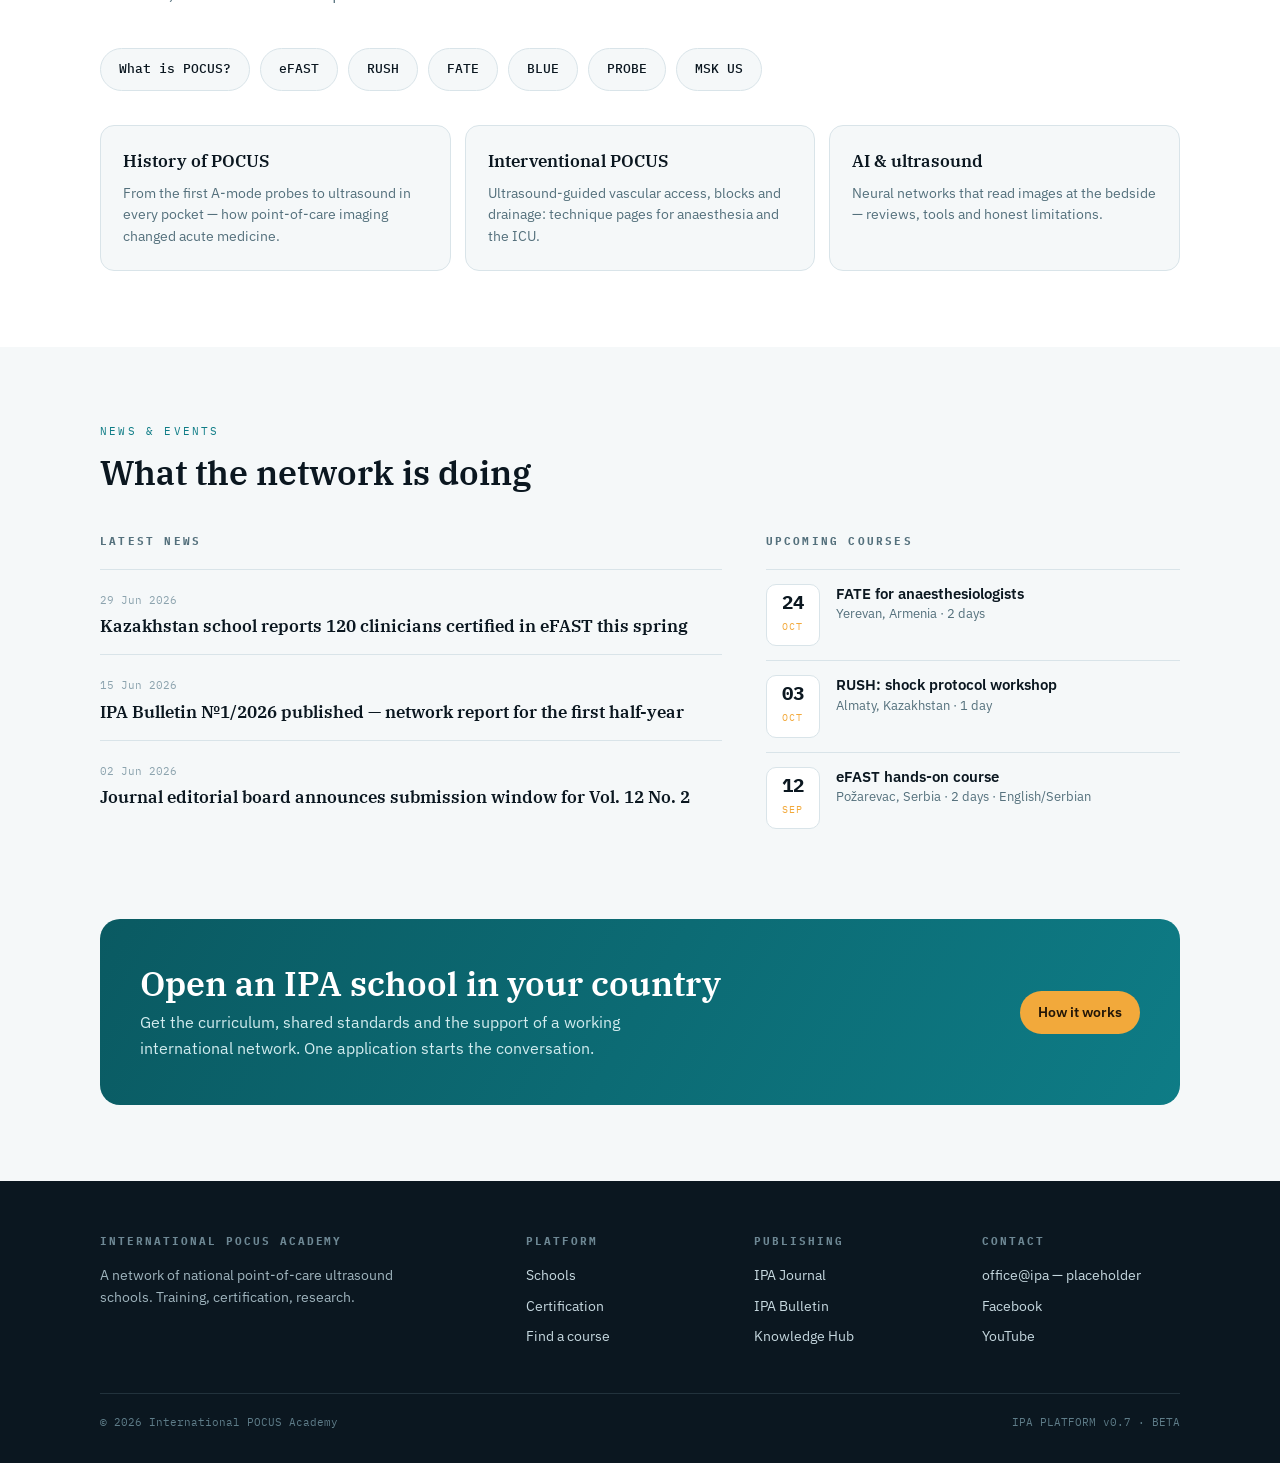
==== commit 46409dae: "Add Kazakhstan school and POCUS guide" ====
--- a/index.html
+++ b/index.html
@@ -340,7 +340,7 @@
     <a class="brand" href="#top" aria-label="International POCUS Academy — home">
       <img class="brand-mark" src="images/ipa-logo.png" alt="">
       <span class="brand-name">International<br>POCUS Academy</span>
-      <span class="ver mono">v0.6</span>
+      <span class="ver mono">v0.7</span>
     </a>
 
     <button class="burger" aria-label="Menu" aria-expanded="false" onclick="toggleNav(this)">
@@ -462,7 +462,7 @@
     <div class="grid-schools">
       <a class="school" href="serbia.html"><span class="cc mono">RS</span><h3 data-i="c_rs">Serbia</h3><p data-i="c_rs_d">POCUS Academy of Serbia · founding school</p><span class="tag nat" data-i="tag_nat">National school</span></a>
       <a class="school" href="#"><span class="cc mono">RU</span><h3 data-i="c_ru">Russia</h3><p data-i="c_ru_d">Moscow school of POCUS</p><span class="tag nat" data-i="tag_nat">National school</span></a>
-      <a class="school" href="#"><span class="cc mono">KZ</span><h3 data-i="c_kz">Kazakhstan</h3><p data-i="c_nat_d">National POCUS school</p><span class="tag nat" data-i="tag_nat">National school</span></a>
+      <a class="school" href="kazakhstan.html"><span class="cc mono">KZ</span><h3 data-i="c_kz">Kazakhstan</h3><p data-i="c_kz_d">POCUS Kazakhstan · education across the country</p><span class="tag nat" data-i="tag_nat">National school</span></a>
       <a class="school" href="#"><span class="cc mono">KG</span><h3 data-i="c_kg">Kyrgyzstan</h3><p data-i="c_nat_d">National POCUS school</p><span class="tag nat" data-i="tag_nat">National school</span></a>
       <a class="school" href="#"><span class="cc mono">AM</span><h3 data-i="c_am">Armenia</h3><p data-i="c_nat_d">National POCUS school</p><span class="tag nat" data-i="tag_nat">National school</span></a>
       <a class="school" href="#"><span class="cc mono">TJ</span><h3 data-i="c_tj">Tajikistan</h3><p data-i="c_nat_d">National POCUS school</p><span class="tag nat" data-i="tag_nat">National school</span></a>
@@ -545,6 +545,7 @@
       <p data-i="k_p">A growing open library: step-by-step protocol guides with images and video, the history of POCUS, interventional techniques and AI in ultrasound.</p>
     </div>
     <div class="protocols">
+      <a class="proto" href="what-is-pocus.html" data-i="pocus_intro">What is POCUS?</a>
       <a class="proto" href="#">eFAST</a>
       <a class="proto" href="#">RUSH</a>
       <a class="proto" href="#">FATE</a>
@@ -622,7 +623,7 @@
     </div>
     <div class="foot-note">
       <span>© 2026 International POCUS Academy</span>
-      <span>IPA PLATFORM v0.6 · BETA</span>
+      <span>IPA PLATFORM v0.7 · BETA</span>
     </div>
   </div>
 </footer>
@@ -649,7 +650,7 @@
   net_kick:`The network`, net_h2:`National schools around the world`,
   net_p:`Each school teaches to the common IPA curriculum and runs its own page on this platform — courses, reports and faculty.`,
   c_rs:`Serbia`, c_rs_d:`POCUS Academy of Serbia · founding school`, c_ru:`Russia`, c_ru_d:`Moscow school of POCUS`,
-  c_kz:`Kazakhstan`, c_kg:`Kyrgyzstan`, c_am:`Armenia`, c_tj:`Tajikistan`, c_nat_d:`National POCUS school`,
+  c_kz:`Kazakhstan`, c_kz_d:`POCUS Kazakhstan · education across the country`, c_kg:`Kyrgyzstan`, c_am:`Armenia`, c_tj:`Tajikistan`, c_nat_d:`National POCUS school`,
   c_ba:`Bosnia &amp; Herzegovina`, c_mk:`North Macedonia`, c_ht:`Haiti`, c_us:`United States`, c_ae:`United Arab Emirates`, c_ng:`Nigeria`, c_rep_d:`Regional branch`,
   tag_nat:`National school`, tag_rep:`Representative`,
   join_n:`Your country`, join_d:`Bring the IPA curriculum home.`, join_a:`How to open a school →`,
@@ -663,7 +664,7 @@
   j_kick:`The journal`, j_h2:`Research, cases and POCUS practice - open to everyone.`,
   j_p:`The complete open-access collection brings together the IPA Journal and its predecessor, the IPO Newsletter. Sixteen English-language issues document the Academy's work from 2020 to 2026.`,
   jf1:`issues online`, jf2:`archive years`, jf3:`publication language`, j_btn:`Read the current issue`, j_archive:`View all issues`,
-  k_kick:`Knowledge hub`, k_h2:`Protocols, history and what comes next`,
+  k_kick:`Knowledge hub`, k_h2:`Protocols, history and what comes next`, pocus_intro:`What is POCUS?`,
   k_p:`A growing open library: step-by-step protocol guides with images and video, the history of POCUS, interventional techniques and AI in ultrasound.`,
   t1_t:`History of POCUS`, t1_d:`From the first A-mode probes to ultrasound in every pocket — how point-of-care imaging changed acute medicine.`,
   t2_t:`Interventional POCUS`, t2_d:`Ultrasound-guided vascular access, blocks and drainage: technique pages for anaesthesia and the ICU.`,
@@ -695,7 +696,7 @@
   net_kick:`Сеть`, net_h2:`Национальные школы по всему миру`,
   net_p:`Каждая школа преподаёт по единой программе IPA и ведёт свою страницу на платформе — курсы, отчёты, преподаватели.`,
   c_rs:`Сербия`, c_rs_d:`POCUS Academy of Serbia · школа-основатель`, c_ru:`Россия`, c_ru_d:`Московская школа POCUS`,
-  c_kz:`Казахстан`, c_kg:`Кыргызстан`, c_am:`Армения`, c_tj:`Таджикистан`, c_nat_d:`Национальная школа POCUS`,
+  c_kz:`Казахстан`, c_kz_d:`POCUS Kazakhstan · обучение по всей стране`, c_kg:`Кыргызстан`, c_am:`Армения`, c_tj:`Таджикистан`, c_nat_d:`Национальная школа POCUS`,
   c_ba:`Босния и Герцеговина`, c_mk:`Северная Македония`, c_ht:`Гаити`, c_us:`США`, c_ae:`ОАЭ`, c_ng:`Нигерия`, c_rep_d:`Региональный филиал`,
   tag_nat:`Национальная школа`, tag_rep:`Представительство`,
   join_n:`Ваша страна`, join_d:`Принесите программу IPA домой.`, join_a:`Как открыть школу →`,
@@ -709,7 +710,7 @@
   j_kick:`Журнал`, j_h2:`Исследования, клинические случаи и практика POCUS - открыто для всех.`,
   j_p:`Полная коллекция в открытом доступе объединяет журнал IPA и его предшественника - бюллетень IPO. Шестнадцать англоязычных выпусков рассказывают о работе Академии с 2020 по 2026 год.`,
   jf1:`выпусков онлайн`, jf2:`годы архива`, jf3:`язык публикации`, j_btn:`Читать свежий номер`, j_archive:`Все выпуски`,
-  k_kick:`База знаний`, k_h2:`Протоколы, история и то, что дальше`,
+  k_kick:`База знаний`, k_h2:`Протоколы, история и то, что дальше`, pocus_intro:`Что такое POCUS?`,
   k_p:`Растущая открытая библиотека: пошаговые руководства по протоколам с изображениями и видео, история POCUS, интервенционные техники и ИИ в ультразвуке.`,
   t1_t:`История POCUS`, t1_d:`От первых A-режимных датчиков до УЗИ в каждом кармане — как прикроватная визуализация изменила неотложную медицину.`,
   t2_t:`Интервенционный POCUS`, t2_d:`Сосудистый доступ, блокады и дренирование под УЗ-контролем: страницы техник для анестезиологии и ОРИТ.`,
@@ -741,7 +742,7 @@
   net_kick:`Mreža`, net_h2:`Nacionalne škole širom sveta`,
   net_p:`Svaka škola predaje po jedinstvenom IPA programu i vodi svoju stranicu na platformi — kursevi, izveštaji i predavači.`,
   c_rs:`Srbija`, c_rs_d:`POCUS Academy of Serbia · osnivačka škola`, c_ru:`Rusija`, c_ru_d:`Moskovska POCUS škola`,
-  c_kz:`Kazahstan`, c_kg:`Kirgistan`, c_am:`Jermenija`, c_tj:`Tadžikistan`, c_nat_d:`Nacionalna POCUS škola`,
+  c_kz:`Kazahstan`, c_kz_d:`POCUS Kazakhstan · edukacija širom zemlje`, c_kg:`Kirgistan`, c_am:`Jermenija`, c_tj:`Tadžikistan`, c_nat_d:`Nacionalna POCUS škola`,
   c_ba:`Bosna i Hercegovina`, c_mk:`Severna Makedonija`, c_ht:`Haiti`, c_us:`SAD`, c_ae:`Ujedinjeni Arapski Emirati`, c_ng:`Nigerija`, c_rep_d:`Regionalni ogranak`,
   tag_nat:`Nacionalna škola`, tag_rep:`Predstavništvo`,
   join_n:`Vaša zemlja`, join_d:`Donesite IPA program u svoju zemlju.`, join_a:`Kako otvoriti školu →`,
@@ -755,7 +756,7 @@
   j_kick:`Časopis`, j_h2:`Istraživanja, prikazi slučajeva i POCUS praksa - otvoreno za sve.`,
   j_p:`Kompletna zbirka u otvorenom pristupu objedinjuje IPA časopis i njegovog prethodnika, IPO bilten. Šesnaest brojeva na engleskom jeziku beleži rad Akademije od 2020. do 2026. godine.`,
   jf1:`brojeva onlajn`, jf2:`godine arhive`, jf3:`jezik izdanja`, j_btn:`Pročitajte aktuelni broj`, j_archive:`Svi brojevi`,
-  k_kick:`Baza znanja`, k_h2:`Protokoli, istorija i ono što sledi`,
+  k_kick:`Baza znanja`, k_h2:`Protokoli, istorija i ono što sledi`, pocus_intro:`Šta je POCUS?`,
   k_p:`Rastuća otvorena biblioteka: vodiči kroz protokole korak po korak, sa slikama i videom, istorija POCUS-a, intervencijske tehnike i veštačka inteligencija u ultrazvuku.`,
   t1_t:`Istorija POCUS-a`, t1_d:`Od prvih A-mod sondi do ultrazvuka u svakom džepu — kako je snimanje uz postelju promenilo urgentnu medicinu.`,
   t2_t:`Intervencijski POCUS`, t2_d:`Vaskularni pristup, blokovi i drenaže pod kontrolom ultrazvuka: tehnike za anesteziju i intenzivnu negu.`,
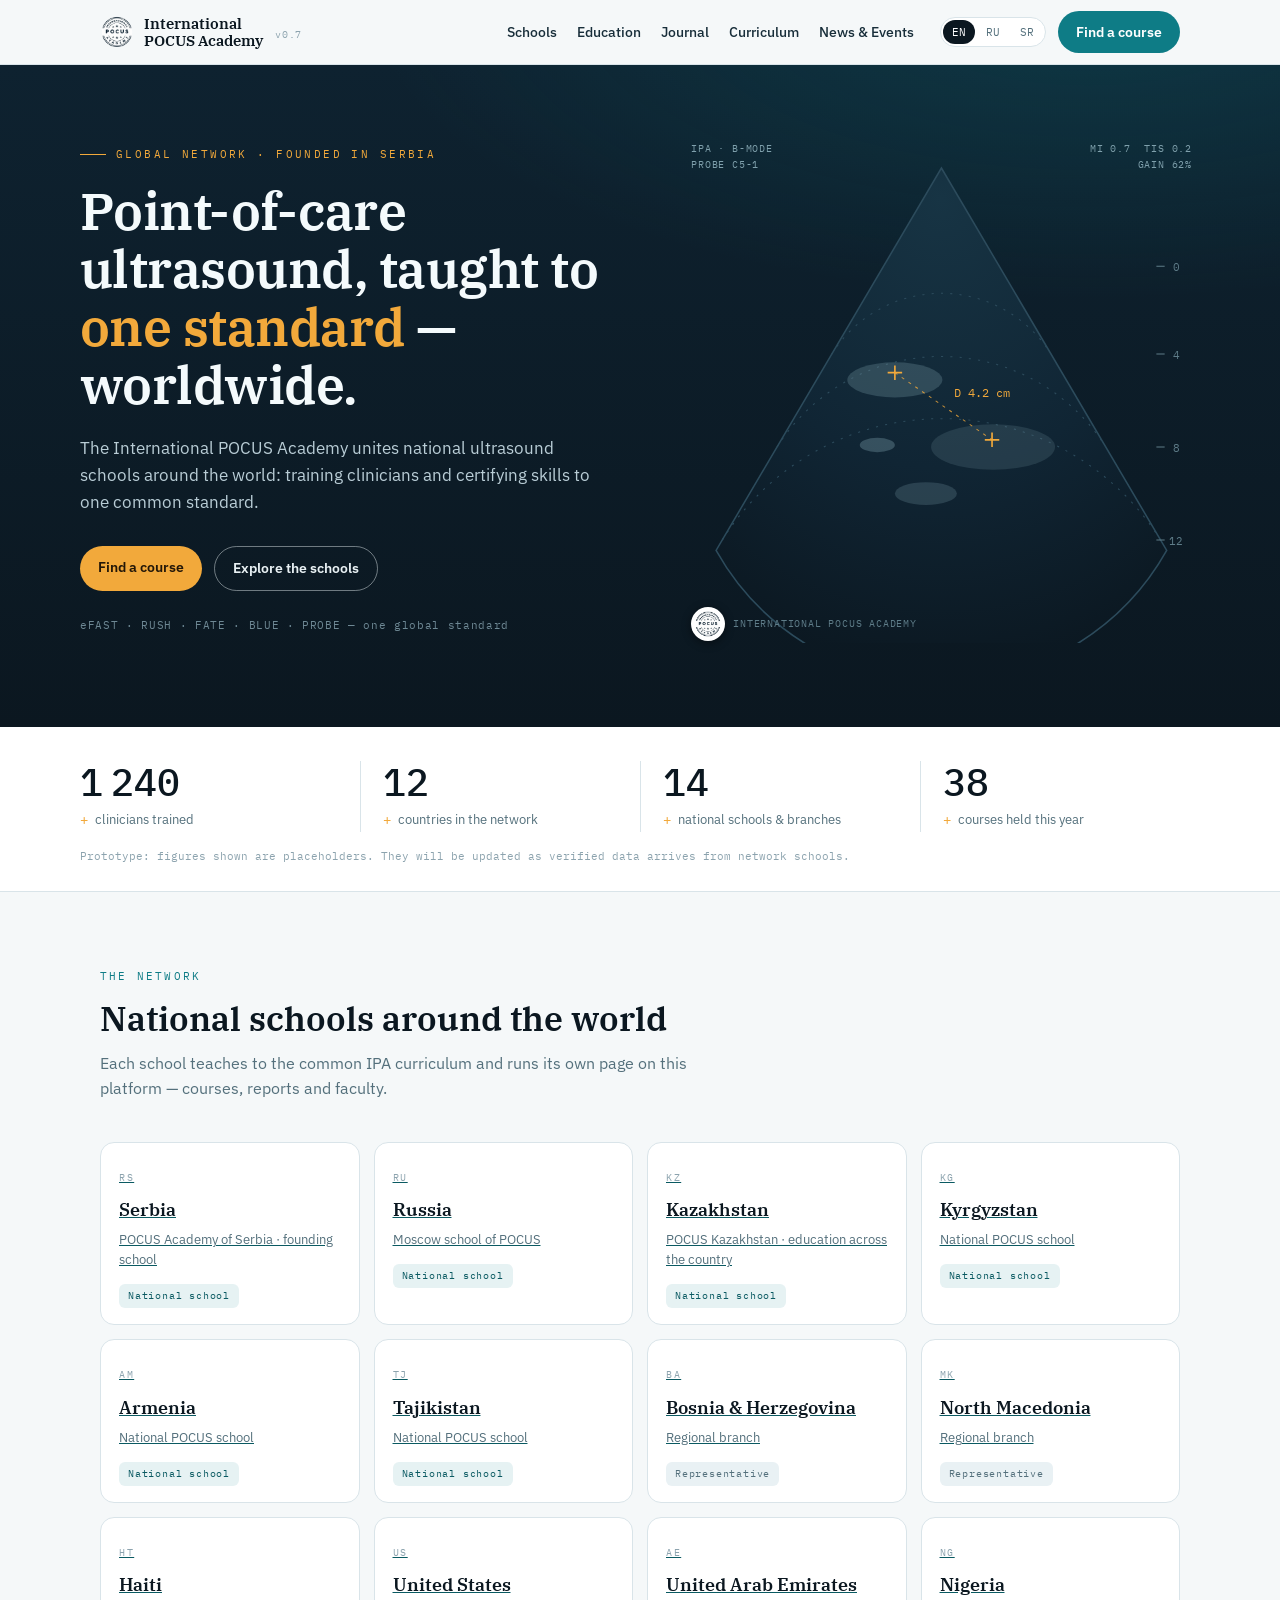
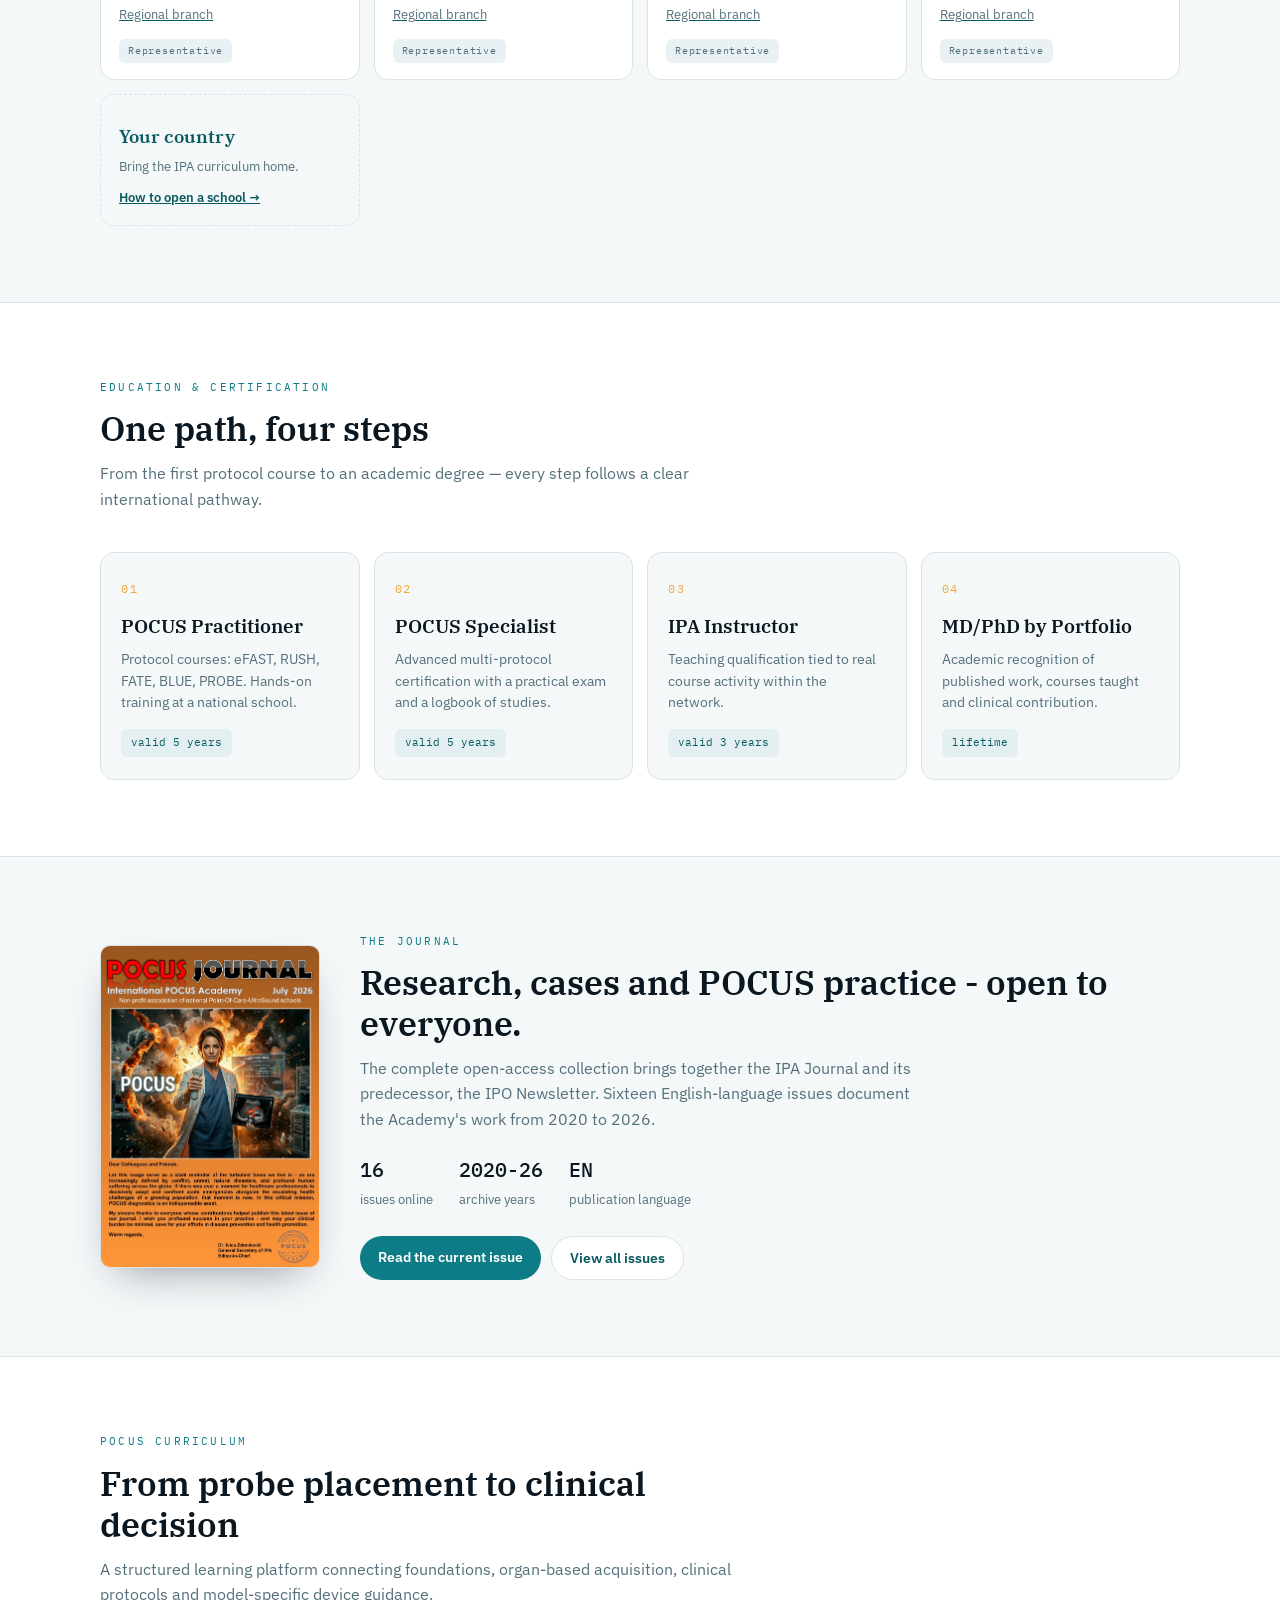
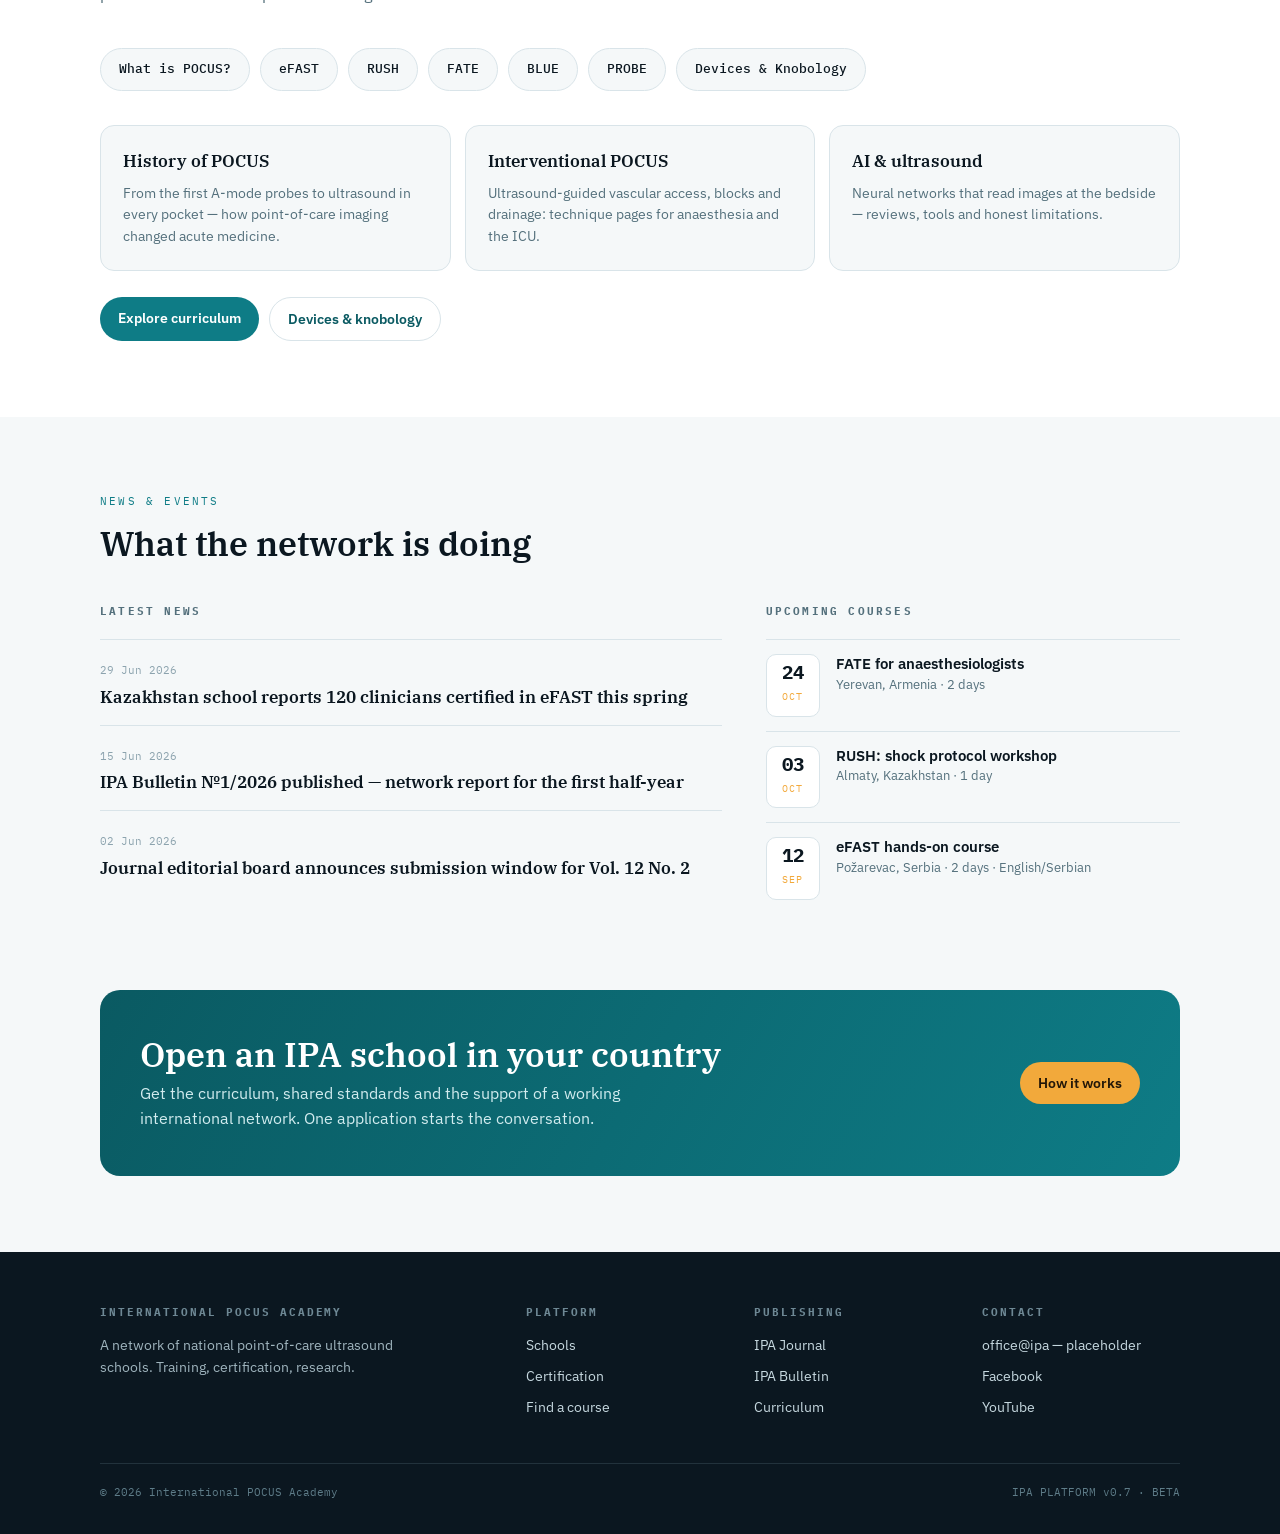
==== commit c38db684: "Publish multilingual POCUS curriculum prototype" ====
--- a/index.html
+++ b/index.html
@@ -351,7 +351,7 @@
       <a href="#network" data-i="nav_schools">Schools</a>
       <a href="#education" data-i="nav_edu">Education</a>
       <a href="journal.html" data-i="nav_journal">Journal</a>
-      <a href="#knowledge" data-i="nav_kh">Knowledge Hub</a>
+      <a href="curriculum.html" data-i="nav_kh">Curriculum</a>
       <a href="#news" data-i="nav_news">News &amp; Events</a>
     </nav>
 
@@ -540,24 +540,25 @@
 <section id="knowledge">
   <div class="wrap">
     <div class="sec-head">
-      <div class="kicker" data-i="k_kick">Knowledge hub</div>
-      <h2 data-i="k_h2">Protocols, history and what comes next</h2>
-      <p data-i="k_p">A growing open library: step-by-step protocol guides with images and video, the history of POCUS, interventional techniques and AI in ultrasound.</p>
+      <div class="kicker" data-i="k_kick">POCUS curriculum</div>
+      <h2 data-i="k_h2">From probe placement to clinical decision</h2>
+      <p data-i="k_p">A structured learning platform connecting foundations, organ-based acquisition, clinical protocols and model-specific device guidance.</p>
     </div>
     <div class="protocols">
       <a class="proto" href="what-is-pocus.html" data-i="pocus_intro">What is POCUS?</a>
-      <a class="proto" href="#">eFAST</a>
-      <a class="proto" href="#">RUSH</a>
-      <a class="proto" href="#">FATE</a>
-      <a class="proto" href="#">BLUE</a>
-      <a class="proto" href="#">PROBE</a>
-      <a class="proto" href="#">MSK&nbsp;US</a>
+      <a class="proto" href="protocol-efast.html">eFAST</a>
+      <a class="proto" href="curriculum.html#protocols">RUSH</a>
+      <a class="proto" href="curriculum.html#protocols">FATE</a>
+      <a class="proto" href="curriculum.html#protocols">BLUE</a>
+      <a class="proto" href="curriculum.html#protocols">PROBE</a>
+      <a class="proto" href="devices.html">Devices&nbsp;&amp;&nbsp;Knobology</a>
     </div>
     <div class="topics">
       <div class="topic"><h3 data-i="t1_t">History of POCUS</h3><p data-i="t1_d">From the first A-mode probes to ultrasound in every pocket — how point-of-care imaging changed acute medicine.</p></div>
       <div class="topic"><h3 data-i="t2_t">Interventional POCUS</h3><p data-i="t2_d">Ultrasound-guided vascular access, blocks and drainage: technique pages for anaesthesia and the ICU.</p></div>
       <div class="topic"><h3 data-i="t3_t">AI &amp; ultrasound</h3><p data-i="t3_d">Neural networks that read images at the bedside — reviews, tools and honest limitations.</p></div>
     </div>
+    <p style="margin-top:26px;display:flex;gap:10px;flex-wrap:wrap"><a class="btn btn-teal" href="curriculum.html">Explore curriculum</a><a class="btn" style="border:1px solid var(--line);background:#fff;color:var(--teal-deep)" href="devices.html">Devices &amp; knobology</a></p>
   </div>
 </section>
 
@@ -612,7 +613,7 @@
         <h4 data-i="f_pub">Publishing</h4>
         <a href="journal.html">IPA Journal</a>
         <a href="#news">IPA Bulletin</a>
-        <a href="#knowledge" data-i="nav_kh">Knowledge Hub</a>
+        <a href="curriculum.html" data-i="nav_kh">Curriculum</a>
       </div>
       <div>
         <h4 data-i="f_contact">Contact</h4>
@@ -638,7 +639,7 @@
    ============================================================ */
 const I18N = {
 en:{
-  nav_schools:`Schools`, nav_edu:`Education`, nav_journal:`Journal`, nav_kh:`Knowledge Hub`, nav_news:`News & Events`,
+  nav_schools:`Schools`, nav_edu:`Education`, nav_journal:`Journal`, nav_kh:`Curriculum`, nav_news:`News & Events`,
   btn_verify_top:`Find a course`,
   hero_eyebrow:`Global network · founded in Serbia`,
   hero_h1:`Point-of-care ultrasound, taught to <em>one standard</em> — worldwide.`,
@@ -664,8 +665,8 @@
   j_kick:`The journal`, j_h2:`Research, cases and POCUS practice - open to everyone.`,
   j_p:`The complete open-access collection brings together the IPA Journal and its predecessor, the IPO Newsletter. Sixteen English-language issues document the Academy's work from 2020 to 2026.`,
   jf1:`issues online`, jf2:`archive years`, jf3:`publication language`, j_btn:`Read the current issue`, j_archive:`View all issues`,
-  k_kick:`Knowledge hub`, k_h2:`Protocols, history and what comes next`, pocus_intro:`What is POCUS?`,
-  k_p:`A growing open library: step-by-step protocol guides with images and video, the history of POCUS, interventional techniques and AI in ultrasound.`,
+  k_kick:`POCUS curriculum`, k_h2:`From probe placement to clinical decision`, pocus_intro:`What is POCUS?`,
+  k_p:`A structured learning platform connecting foundations, organ-based acquisition, clinical protocols and model-specific device guidance.`,
   t1_t:`History of POCUS`, t1_d:`From the first A-mode probes to ultrasound in every pocket — how point-of-care imaging changed acute medicine.`,
   t2_t:`Interventional POCUS`, t2_d:`Ultrasound-guided vascular access, blocks and drainage: technique pages for anaesthesia and the ICU.`,
   t3_t:`AI &amp; ultrasound`, t3_d:`Neural networks that read images at the bedside — reviews, tools and honest limitations.`,
@@ -684,7 +685,7 @@
   f_plat:`Platform`, f_pub:`Publishing`, f_contact:`Contact`, f_l2:`Certification`
 },
 ru:{
-  nav_schools:`Школы`, nav_edu:`Обучение`, nav_journal:`Журнал`, nav_kh:`База знаний`, nav_news:`Новости и события`,
+  nav_schools:`Школы`, nav_edu:`Обучение`, nav_journal:`Журнал`, nav_kh:`Программа`, nav_news:`Новости и события`,
   btn_verify_top:`Найти курс`,
   hero_eyebrow:`Глобальная сеть · основана в Сербии`,
   hero_h1:`Ультразвук у постели пациента: обучение по <em>единому стандарту</em> — по всему миру.`,
@@ -710,8 +711,8 @@
   j_kick:`Журнал`, j_h2:`Исследования, клинические случаи и практика POCUS - открыто для всех.`,
   j_p:`Полная коллекция в открытом доступе объединяет журнал IPA и его предшественника - бюллетень IPO. Шестнадцать англоязычных выпусков рассказывают о работе Академии с 2020 по 2026 год.`,
   jf1:`выпусков онлайн`, jf2:`годы архива`, jf3:`язык публикации`, j_btn:`Читать свежий номер`, j_archive:`Все выпуски`,
-  k_kick:`База знаний`, k_h2:`Протоколы, история и то, что дальше`, pocus_intro:`Что такое POCUS?`,
-  k_p:`Растущая открытая библиотека: пошаговые руководства по протоколам с изображениями и видео, история POCUS, интервенционные техники и ИИ в ультразвуке.`,
+  k_kick:`Программа POCUS`, k_h2:`От положения датчика до клинического решения`, pocus_intro:`Что такое POCUS?`,
+  k_p:`Структурированная учебная платформа: основы, получение изображений по органам, клинические протоколы и настройки конкретных моделей аппаратов.`,
   t1_t:`История POCUS`, t1_d:`От первых A-режимных датчиков до УЗИ в каждом кармане — как прикроватная визуализация изменила неотложную медицину.`,
   t2_t:`Интервенционный POCUS`, t2_d:`Сосудистый доступ, блокады и дренирование под УЗ-контролем: страницы техник для анестезиологии и ОРИТ.`,
   t3_t:`ИИ и ультразвук`, t3_d:`Нейросети, читающие изображения у постели пациента — обзоры, инструменты и честные ограничения.`,
@@ -730,7 +731,7 @@
   f_plat:`Платформа`, f_pub:`Издания`, f_contact:`Контакты`, f_l2:`Сертификация`
 },
 sr:{
-  nav_schools:`Škole`, nav_edu:`Edukacija`, nav_journal:`Časopis`, nav_kh:`Baza znanja`, nav_news:`Vesti i događaji`,
+  nav_schools:`Škole`, nav_edu:`Edukacija`, nav_journal:`Časopis`, nav_kh:`Kurikulum`, nav_news:`Vesti i događaji`,
   btn_verify_top:`Pronađi kurs`,
   hero_eyebrow:`Globalna mreža · osnovana u Srbiji`,
   hero_h1:`Point-of-care ultrazvuk: obuka po <em>jedinstvenom standardu</em> — širom sveta.`,
@@ -756,8 +757,8 @@
   j_kick:`Časopis`, j_h2:`Istraživanja, prikazi slučajeva i POCUS praksa - otvoreno za sve.`,
   j_p:`Kompletna zbirka u otvorenom pristupu objedinjuje IPA časopis i njegovog prethodnika, IPO bilten. Šesnaest brojeva na engleskom jeziku beleži rad Akademije od 2020. do 2026. godine.`,
   jf1:`brojeva onlajn`, jf2:`godine arhive`, jf3:`jezik izdanja`, j_btn:`Pročitajte aktuelni broj`, j_archive:`Svi brojevi`,
-  k_kick:`Baza znanja`, k_h2:`Protokoli, istorija i ono što sledi`, pocus_intro:`Šta je POCUS?`,
-  k_p:`Rastuća otvorena biblioteka: vodiči kroz protokole korak po korak, sa slikama i videom, istorija POCUS-a, intervencijske tehnike i veštačka inteligencija u ultrazvuku.`,
+  k_kick:`POCUS kurikulum`, k_h2:`Od položaja sonde do kliničke odluke`, pocus_intro:`Šta je POCUS?`,
+  k_p:`Strukturisana obrazovna platforma koja povezuje osnove, snimanje po organima, kliničke protokole i uputstva za konkretne uređaje.`,
   t1_t:`Istorija POCUS-a`, t1_d:`Od prvih A-mod sondi do ultrazvuka u svakom džepu — kako je snimanje uz postelju promenilo urgentnu medicinu.`,
   t2_t:`Intervencijski POCUS`, t2_d:`Vaskularni pristup, blokovi i drenaže pod kontrolom ultrazvuka: tehnike za anesteziju i intenzivnu negu.`,
   t3_t:`VI i ultrazvuk`, t3_d:`Neuronske mreže koje čitaju slike uz postelju bolesnika — pregledi, alati i pošteno o ograničenjima.`,
